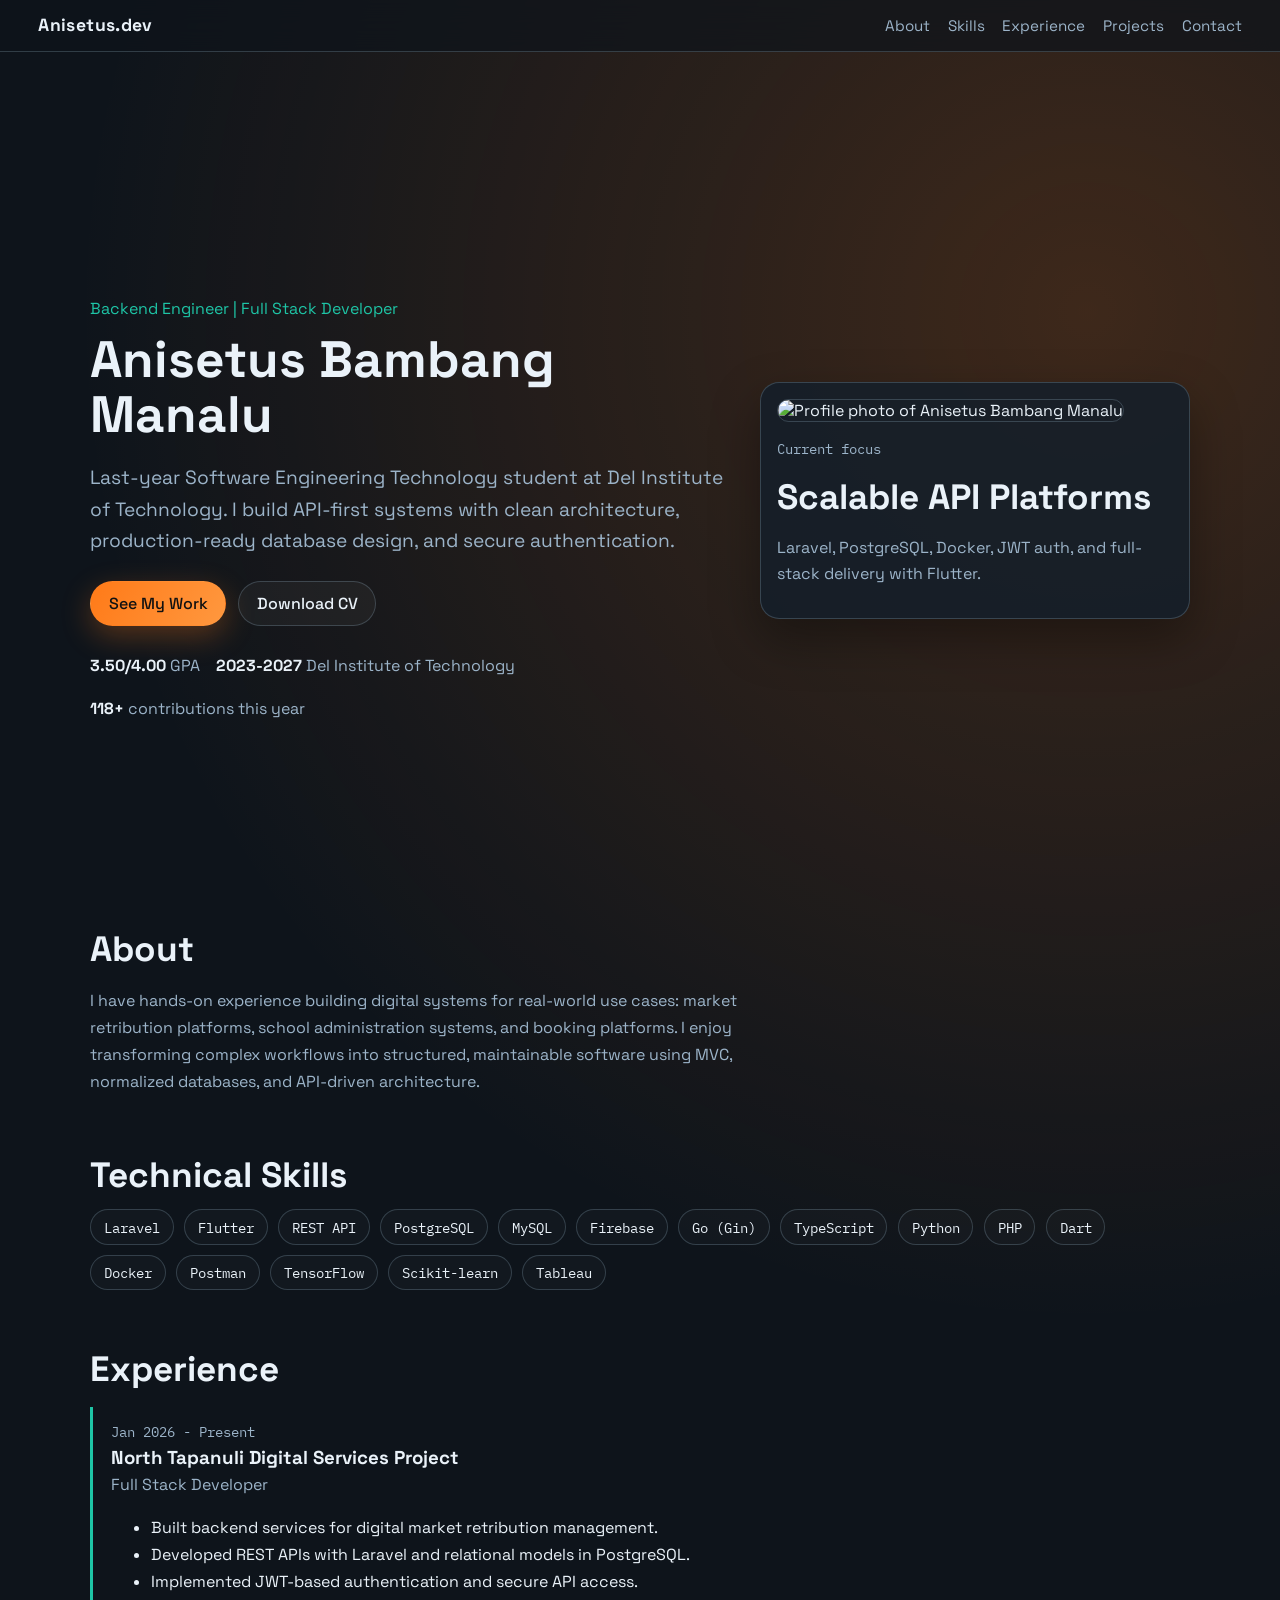
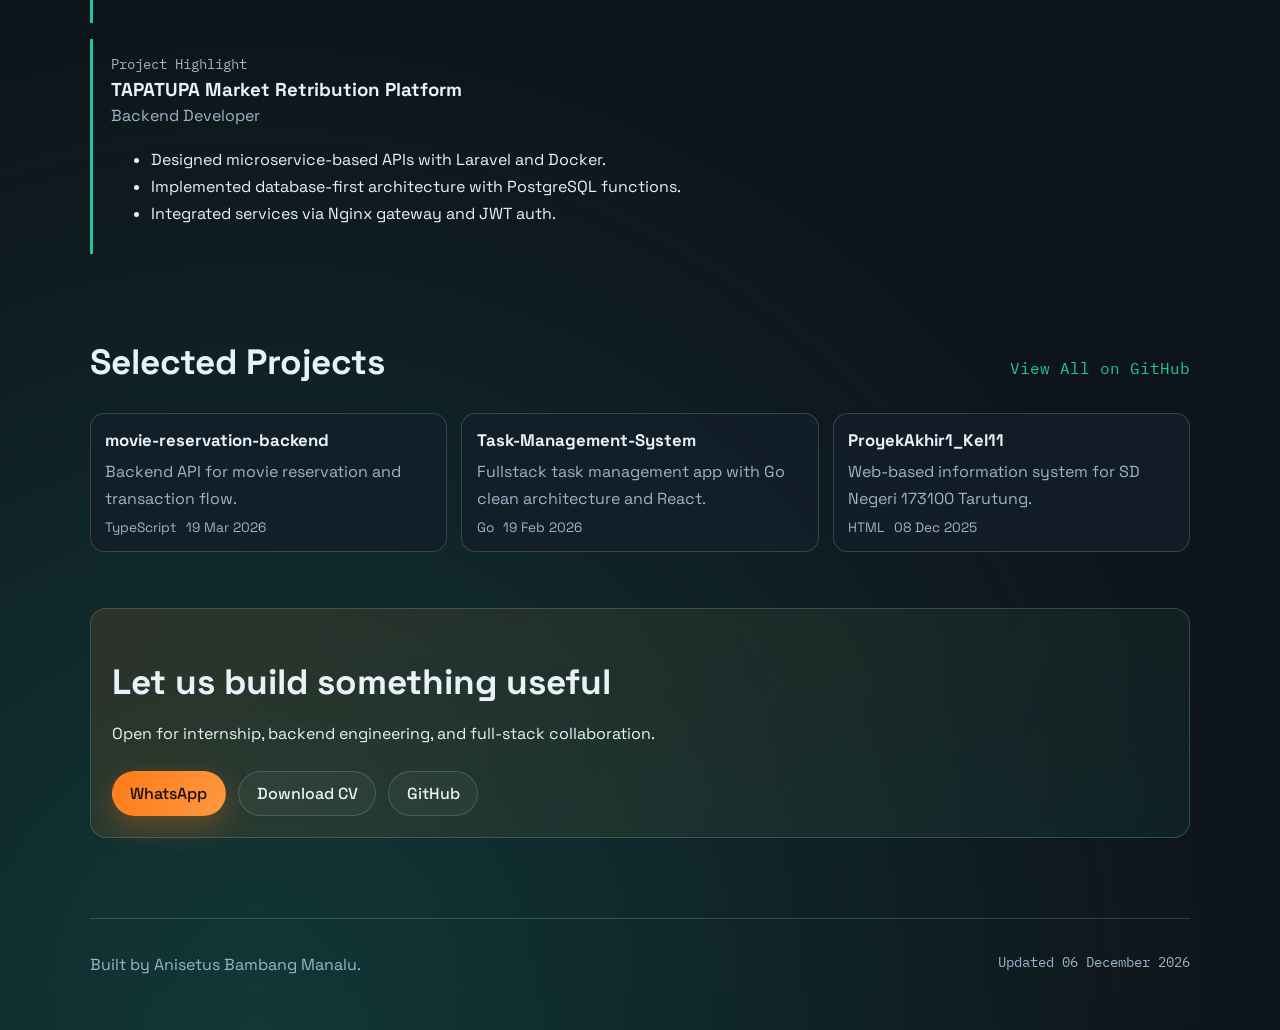
==== index.html @ 76f4e596 "Initial portfolio website" ====
<!doctype html>
<html lang="en">
  <head>
    <meta charset="UTF-8" />
    <meta name="viewport" content="width=device-width, initial-scale=1.0" />
    <title>Anisetus Bambang Manalu | Backend & Full Stack Developer</title>
    <meta
      name="description"
      content="Portfolio of Anisetus Bambang Manalu, Backend and Full Stack Developer focused on Laravel, Flutter, PostgreSQL, and API architecture."
    />
    <meta property="og:title" content="Anisetus Bambang Manalu | Portfolio" />
    <meta
      property="og:description"
      content="Backend and Full Stack Developer building scalable web systems, APIs, and machine-learning-enabled applications."
    />
    <meta property="og:type" content="website" />
    <meta property="og:url" content="https://anisetusbambangmanalu19.github.io/" />
    <meta property="og:image" content="https://avatars.githubusercontent.com/u/189304671?v=4" />
    <link rel="preconnect" href="https://fonts.googleapis.com" />
    <link rel="preconnect" href="https://fonts.gstatic.com" crossorigin />
    <link
      href="https://fonts.googleapis.com/css2?family=Space+Grotesk:wght@400;500;700&family=IBM+Plex+Mono:wght@400;500&display=swap"
      rel="stylesheet"
    />
    <link rel="stylesheet" href="styles.css" />
  </head>
  <body>
    <div class="bg-glow bg-glow-1" aria-hidden="true"></div>
    <div class="bg-glow bg-glow-2" aria-hidden="true"></div>
    <header class="site-header">
      <a class="brand" href="#home">Anisetus.dev</a>
      <nav>
        <a href="#about">About</a>
        <a href="#skills">Skills</a>
        <a href="#experience">Experience</a>
        <a href="#projects">Projects</a>
        <a href="#contact">Contact</a>
      </nav>
    </header>

    <main id="home">
      <section class="hero section">
        <div class="hero-copy">
          <p class="eyebrow">Backend Engineer | Full Stack Developer</p>
          <h1>Anisetus Bambang Manalu</h1>
          <p class="lead">
            Last-year Software Engineering Technology student at Del Institute of
            Technology. I build API-first systems with clean architecture,
            production-ready database design, and secure authentication.
          </p>
          <div class="hero-actions">
            <a class="btn btn-primary" href="#projects">See My Work</a>
            <a class="btn btn-ghost" href="CV-Anisetus Manalu_backend.pdf" target="_blank" rel="noreferrer noopener">Download CV</a>
          </div>
          <ul class="stats" aria-label="Quick highlights">
            <li><strong>3.50/4.00</strong> GPA</li>
            <li><strong>2023-2027</strong> Del Institute of Technology</li>
            <li><strong>118+</strong> contributions this year</li>
          </ul>
        </div>
        <div class="hero-card">
          <img
            src="https://avatars.githubusercontent.com/u/189304671?v=4"
            alt="Profile photo of Anisetus Bambang Manalu"
          />
          <div>
            <p class="mono">Current focus</p>
            <h2>Scalable API Platforms</h2>
            <p>
              Laravel, PostgreSQL, Docker, JWT auth, and full-stack delivery
              with Flutter.
            </p>
          </div>
        </div>
      </section>

      <section id="about" class="section reveal">
        <h2>About</h2>
        <p>
          I have hands-on experience building digital systems for real-world use
          cases: market retribution platforms, school administration systems,
          and booking platforms. I enjoy transforming complex workflows into
          structured, maintainable software using MVC, normalized databases,
          and API-driven architecture.
        </p>
      </section>

      <section id="skills" class="section reveal">
        <h2>Technical Skills</h2>
        <div class="chip-grid">
          <span>Laravel</span>
          <span>Flutter</span>
          <span>REST API</span>
          <span>PostgreSQL</span>
          <span>MySQL</span>
          <span>Firebase</span>
          <span>Go (Gin)</span>
          <span>TypeScript</span>
          <span>Python</span>
          <span>PHP</span>
          <span>Dart</span>
          <span>Docker</span>
          <span>Postman</span>
          <span>TensorFlow</span>
          <span>Scikit-learn</span>
          <span>Tableau</span>
        </div>
      </section>

      <section id="experience" class="section reveal">
        <h2>Experience</h2>
        <article class="timeline-item">
          <div class="timeline-meta">
            <p class="mono">Jan 2026 - Present</p>
            <h3>North Tapanuli Digital Services Project</h3>
            <p>Full Stack Developer</p>
          </div>
          <ul>
            <li>Built backend services for digital market retribution management.</li>
            <li>Developed REST APIs with Laravel and relational models in PostgreSQL.</li>
            <li>Implemented JWT-based authentication and secure API access.</li>
          </ul>
        </article>

        <article class="timeline-item">
          <div class="timeline-meta">
            <p class="mono">Project Highlight</p>
            <h3>TAPATUPA Market Retribution Platform</h3>
            <p>Backend Developer</p>
          </div>
          <ul>
            <li>Designed microservice-based APIs with Laravel and Docker.</li>
            <li>Implemented database-first architecture with PostgreSQL functions.</li>
            <li>Integrated services via Nginx gateway and JWT auth.</li>
          </ul>
        </article>
      </section>

      <section id="projects" class="section reveal">
        <div class="section-head">
          <h2>Selected Projects</h2>
          <a class="text-link" href="https://github.com/anisetusbambangmanalu19" target="_blank" rel="noreferrer noopener">View All on GitHub</a>
        </div>
        <div id="project-list" class="project-grid" aria-live="polite"></div>
      </section>

      <section id="contact" class="section reveal contact">
        <h2>Let us build something useful</h2>
        <p>
          Open for internship, backend engineering, and full-stack collaboration.
        </p>
        <div class="hero-actions">
          <a class="btn btn-primary" href="https://wa.me/6282276735592" target="_blank" rel="noreferrer noopener">WhatsApp</a>
          <a class="btn btn-ghost" href="CV-Anisetus Manalu_backend.pdf" target="_blank" rel="noreferrer noopener">Download CV</a>
          <a class="btn btn-ghost" href="https://github.com/anisetusbambangmanalu19" target="_blank" rel="noreferrer noopener">GitHub</a>
        </div>
      </section>
    </main>

    <footer class="site-footer">
      <p>Built by Anisetus Bambang Manalu.</p>
      <p class="mono" id="last-updated"></p>
    </footer>

    <script src="script.js"></script>
  </body>
</html>
---- styles.css ----
:root {
  --bg: #0e141b;
  --bg-soft: #151e28;
  --panel: rgba(20, 31, 43, 0.86);
  --text: #eaf2f9;
  --muted: #9cb4c9;
  --accent: #ff7a18;
  --accent-2: #1ec5a6;
  --line: rgba(160, 190, 212, 0.24);
  --shadow: 0 20px 48px rgba(0, 0, 0, 0.35);
}

* {
  box-sizing: border-box;
}

html,
body {
  margin: 0;
  padding: 0;
  background: radial-gradient(circle at 85% 12%, rgba(255, 122, 24, 0.2), transparent 40%),
    radial-gradient(circle at 20% 100%, rgba(30, 197, 166, 0.2), transparent 35%),
    var(--bg);
  color: var(--text);
  font-family: "Space Grotesk", sans-serif;
  scroll-behavior: smooth;
}

body {
  min-height: 100vh;
  overflow-x: hidden;
}

a {
  color: inherit;
  text-decoration: none;
}

.bg-glow {
  position: fixed;
  width: 34rem;
  height: 34rem;
  border-radius: 50%;
  filter: blur(80px);
  pointer-events: none;
  z-index: -1;
  animation: drift 11s ease-in-out infinite alternate;
}

.bg-glow-1 {
  top: -12rem;
  right: -10rem;
  background: rgba(255, 122, 24, 0.24);
}

.bg-glow-2 {
  bottom: -12rem;
  left: -10rem;
  background: rgba(30, 197, 166, 0.2);
  animation-delay: 2.2s;
}

.site-header {
  position: sticky;
  top: 0;
  z-index: 10;
  -webkit-backdrop-filter: blur(12px);
  backdrop-filter: blur(12px);
  background: rgba(14, 20, 27, 0.72);
  border-bottom: 1px solid var(--line);
  padding: 0.9rem clamp(1rem, 3vw, 3rem);
  display: flex;
  align-items: center;
  justify-content: space-between;
}

.brand {
  font-weight: 700;
  letter-spacing: 0.02em;
  font-size: 1.1rem;
}

nav {
  display: flex;
  gap: 1.1rem;
  flex-wrap: wrap;
}

nav a {
  color: var(--muted);
  transition: color 0.2s ease;
  font-size: 0.95rem;
}

nav a:hover,
nav a:focus-visible {
  color: var(--text);
}

main {
  width: min(1100px, 92vw);
  margin: 0 auto;
  padding: 1.5rem 0 5rem;
}

.section {
  margin-top: 3.5rem;
}

.hero {
  min-height: 82vh;
  display: grid;
  grid-template-columns: 1.2fr 0.8fr;
  gap: 1.5rem;
  align-items: center;
}

.eyebrow {
  color: var(--accent-2);
  margin-bottom: 0.6rem;
}

h1 {
  font-size: clamp(2.2rem, 4vw, 4rem);
  line-height: 1.08;
  margin: 0;
}

.lead {
  color: var(--muted);
  font-size: clamp(1rem, 2vw, 1.2rem);
  line-height: 1.65;
  margin-top: 1.2rem;
}

.hero-actions {
  margin-top: 1.5rem;
  display: flex;
  gap: 0.75rem;
  flex-wrap: wrap;
}

.btn {
  display: inline-flex;
  align-items: center;
  justify-content: center;
  border-radius: 999px;
  padding: 0.7rem 1.1rem;
  border: 1px solid transparent;
  font-weight: 500;
  transition: transform 0.2s ease, box-shadow 0.2s ease, border-color 0.2s ease;
}

.btn:hover,
.btn:focus-visible {
  transform: translateY(-2px);
}

.btn-primary {
  background: linear-gradient(120deg, var(--accent), #ff983f);
  color: #111;
  box-shadow: 0 10px 30px rgba(255, 122, 24, 0.3);
}

.btn-ghost {
  background: rgba(255, 255, 255, 0.04);
  border-color: var(--line);
}

.stats {
  list-style: none;
  display: flex;
  flex-wrap: wrap;
  gap: 1rem;
  margin: 1.6rem 0 0;
  padding: 0;
  color: var(--muted);
}

.stats strong {
  color: var(--text);
}

.hero-card {
  border: 1px solid var(--line);
  background: var(--panel);
  border-radius: 1.2rem;
  padding: 1rem;
  box-shadow: var(--shadow);
}

.hero-card img {
  width: 100%;
  border-radius: 0.8rem;
  border: 1px solid var(--line);
}

.hero-card h2 {
  margin: 0.4rem 0;
}

.hero-card p {
  color: var(--muted);
  line-height: 1.6;
}

h2 {
  font-size: clamp(1.6rem, 3vw, 2.2rem);
  margin-bottom: 0.8rem;
}

p,
li {
  line-height: 1.7;
}

#about p {
  color: var(--muted);
  max-width: 72ch;
}

.chip-grid {
  display: flex;
  flex-wrap: wrap;
  gap: 0.65rem;
}

.chip-grid span {
  font-family: "IBM Plex Mono", monospace;
  font-size: 0.9rem;
  border: 1px solid var(--line);
  background: rgba(255, 255, 255, 0.02);
  border-radius: 999px;
  padding: 0.45rem 0.8rem;
}

.timeline-item {
  border-left: 3px solid var(--accent-2);
  padding: 0.7rem 0 0.7rem 1.1rem;
  margin: 1rem 0;
}

.timeline-meta h3 {
  margin: 0.1rem 0;
}

.timeline-meta p {
  margin: 0.1rem 0;
  color: var(--muted);
}

.section-head {
  display: flex;
  align-items: baseline;
  justify-content: space-between;
  gap: 1rem;
}

.text-link {
  color: var(--accent-2);
  font-family: "IBM Plex Mono", monospace;
}

.project-grid {
  margin-top: 1rem;
  display: grid;
  grid-template-columns: repeat(auto-fit, minmax(240px, 1fr));
  gap: 0.9rem;
}

.project-card {
  border: 1px solid var(--line);
  background: rgba(19, 30, 42, 0.8);
  border-radius: 0.9rem;
  padding: 0.9rem;
  display: grid;
  gap: 0.45rem;
}

.project-card h3 {
  margin: 0;
  font-size: 1.05rem;
}

.project-card p {
  margin: 0;
  color: var(--muted);
}

.project-meta {
  display: flex;
  gap: 0.6rem;
  align-items: center;
  color: var(--muted);
  font-size: 0.85rem;
}

.contact {
  border: 1px solid var(--line);
  border-radius: 1rem;
  background: linear-gradient(130deg, rgba(255, 122, 24, 0.12), rgba(30, 197, 166, 0.07));
  padding: 1.3rem;
}

.site-footer {
  width: min(1100px, 92vw);
  margin: 0 auto 2.2rem;
  color: var(--muted);
  display: flex;
  justify-content: space-between;
  gap: 1rem;
  border-top: 1px solid var(--line);
  padding-top: 1rem;
}

.mono {
  font-family: "IBM Plex Mono", monospace;
  color: var(--muted);
  font-size: 0.9rem;
}

.reveal {
  opacity: 0;
  transform: translateY(18px);
  animation: reveal 0.7s ease forwards;
}

.reveal:nth-of-type(2) {
  animation-delay: 0.05s;
}

.reveal:nth-of-type(3) {
  animation-delay: 0.12s;
}

.reveal:nth-of-type(4) {
  animation-delay: 0.18s;
}

.reveal:nth-of-type(5) {
  animation-delay: 0.24s;
}

@keyframes drift {
  from {
    transform: translate(0, 0) scale(1);
  }
  to {
    transform: translate(25px, -20px) scale(1.06);
  }
}

@keyframes reveal {
  to {
    opacity: 1;
    transform: translateY(0);
  }
}

@media (max-width: 900px) {
  .hero {
    min-height: 0;
    grid-template-columns: 1fr;
    gap: 1.1rem;
  }

  .site-header {
    padding-top: 0.75rem;
    padding-bottom: 0.75rem;
  }

  .site-footer {
    flex-direction: column;
  }
}
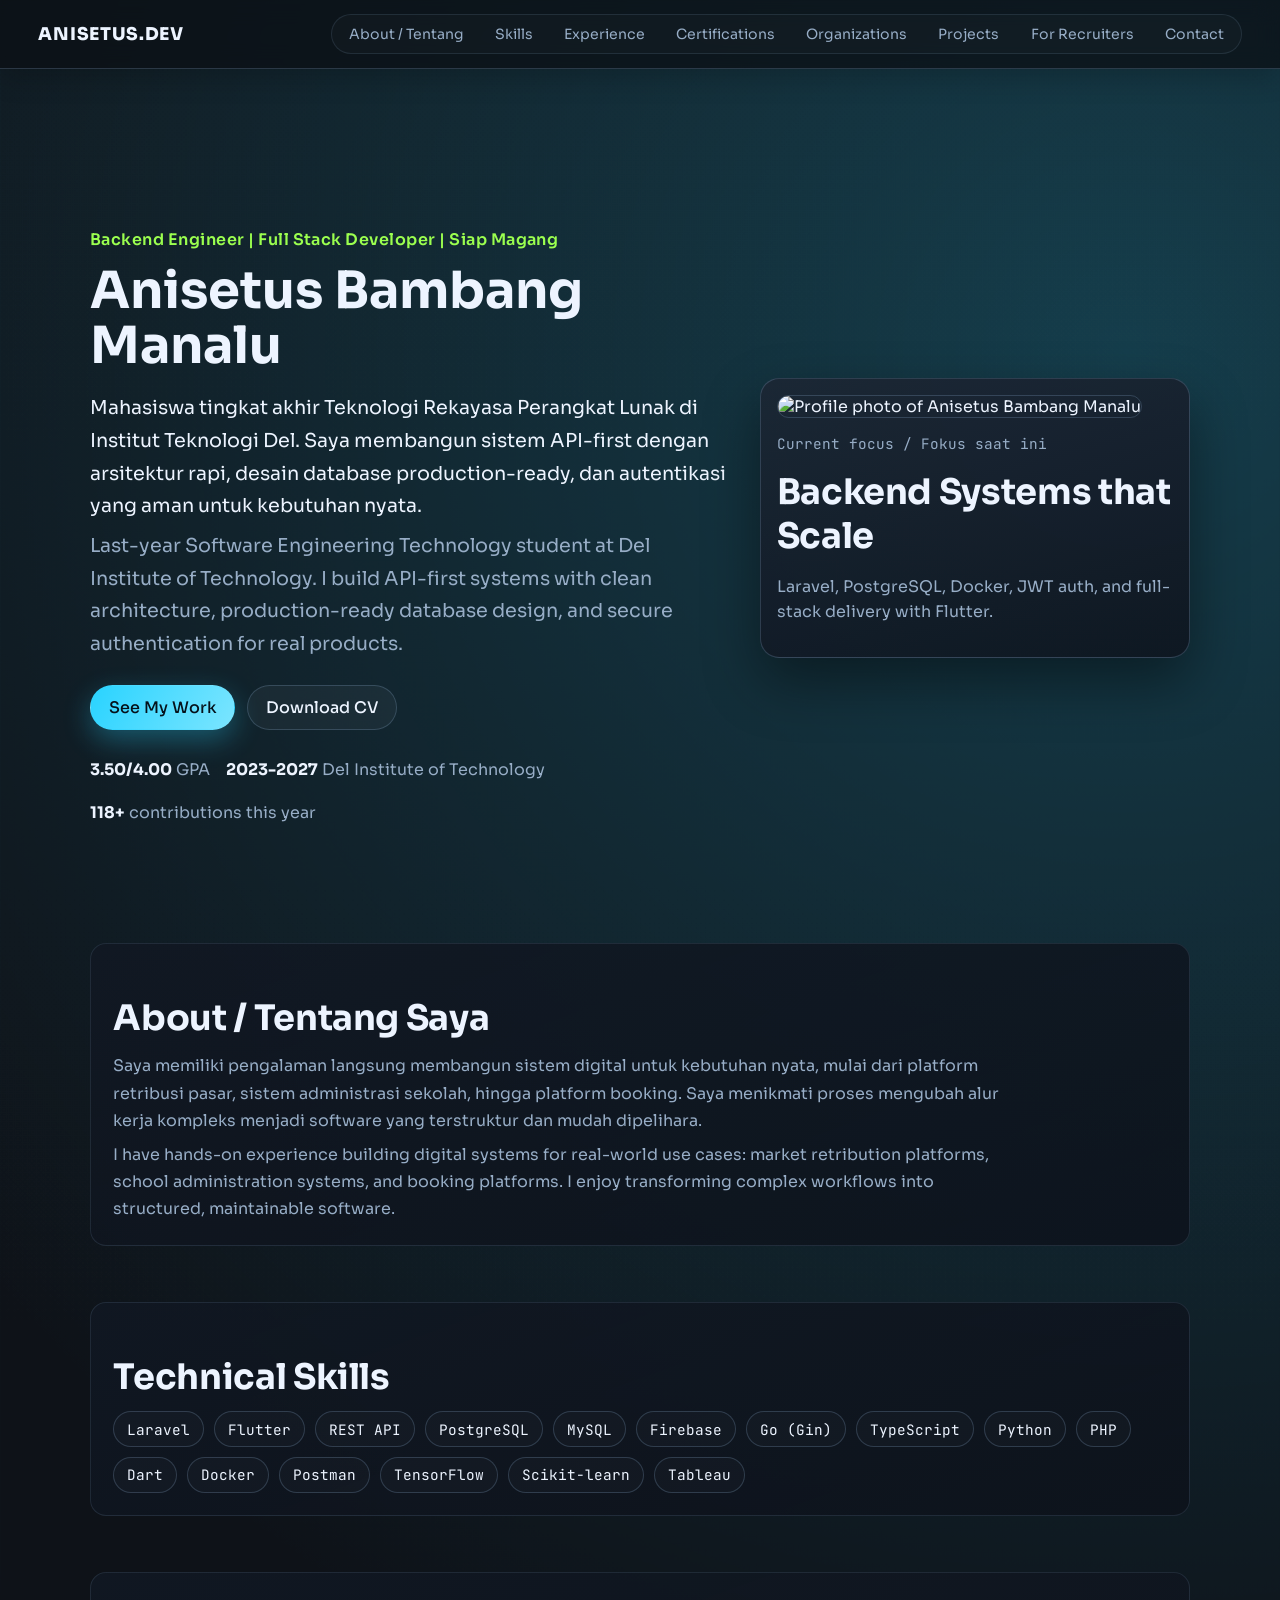
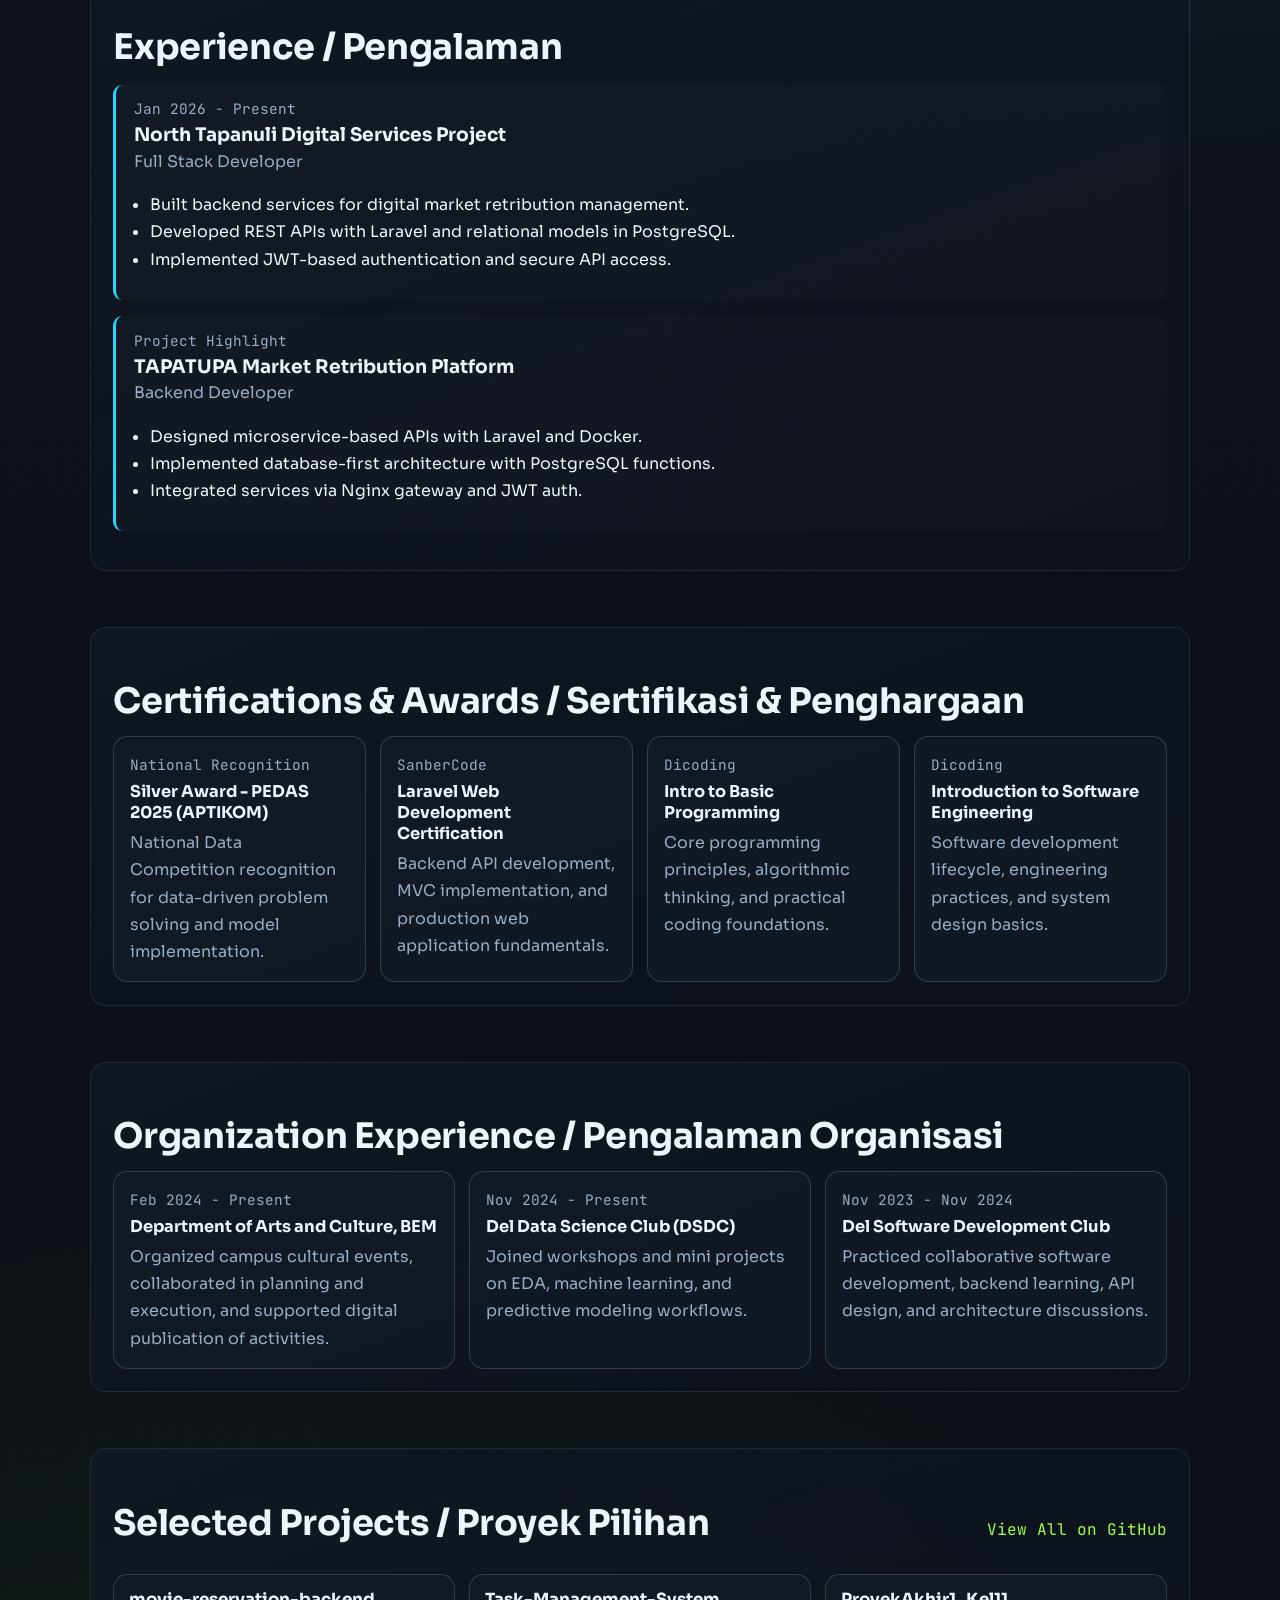
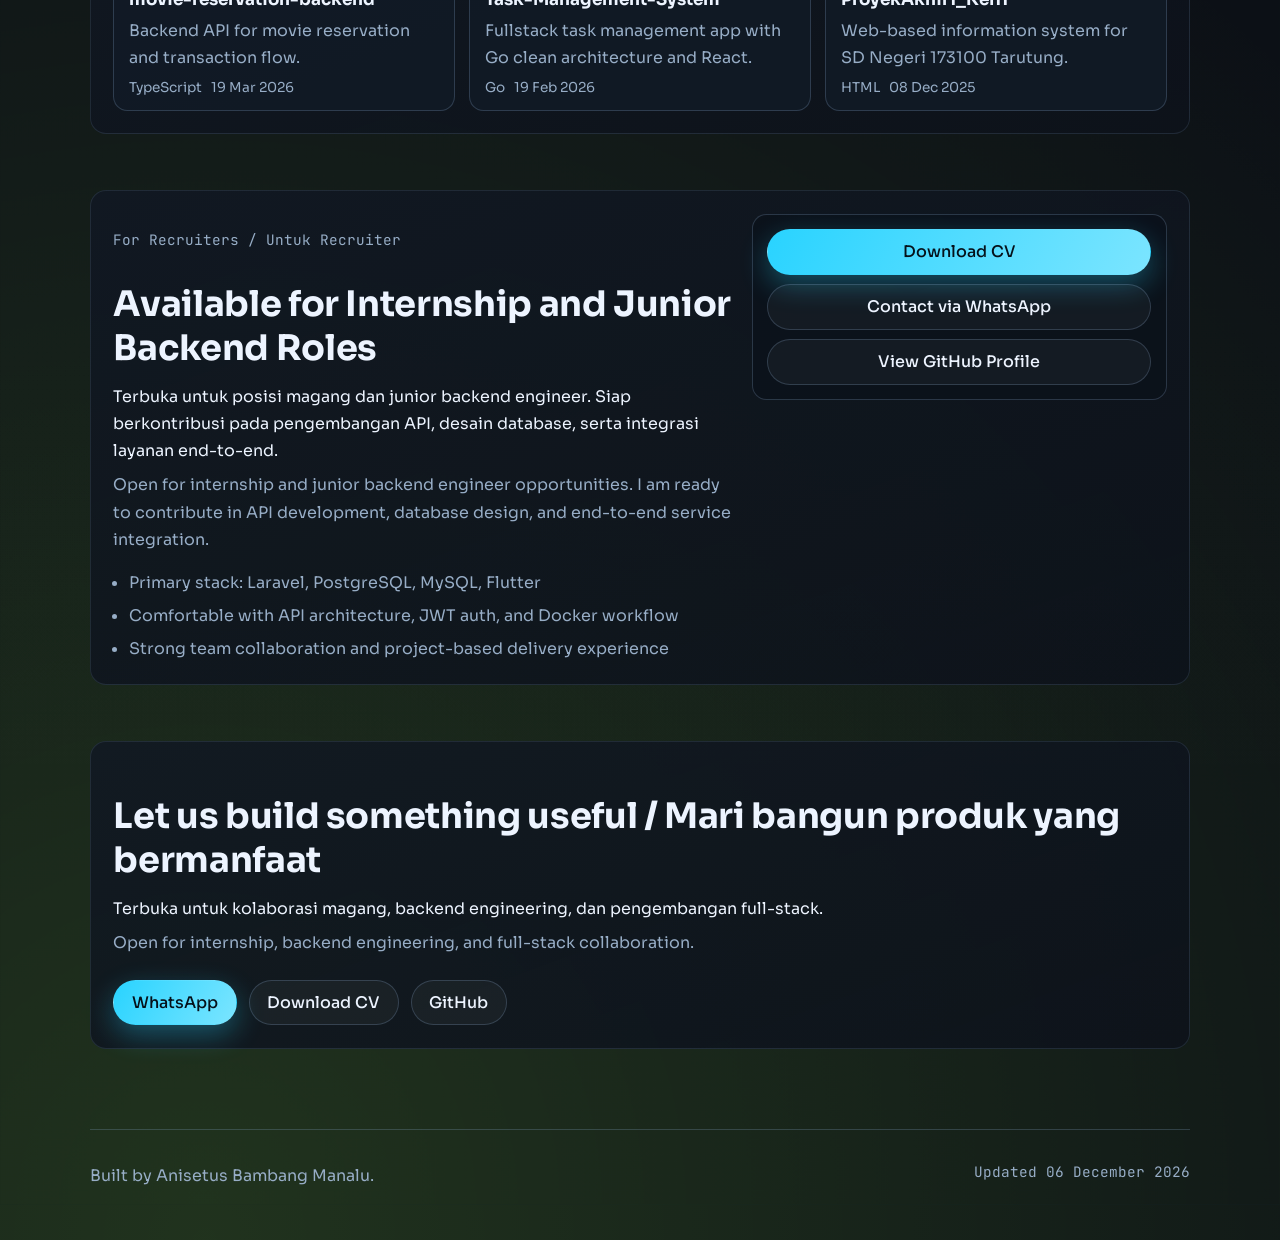
==== commit fc024bba: "Polish recruiter-ready portfolio and bilingual CTA" ====
--- a/index.html
+++ b/index.html
@@ -19,7 +19,7 @@
     <link rel="preconnect" href="https://fonts.googleapis.com" />
     <link rel="preconnect" href="https://fonts.gstatic.com" crossorigin />
     <link
-      href="https://fonts.googleapis.com/css2?family=Space+Grotesk:wght@400;500;700&family=IBM+Plex+Mono:wght@400;500&display=swap"
+      href="https://fonts.googleapis.com/css2?family=Sora:wght@400;600;700;800&family=JetBrains+Mono:wght@400;500&display=swap"
       rel="stylesheet"
     />
     <link rel="stylesheet" href="styles.css" />
@@ -30,10 +30,13 @@
     <header class="site-header">
       <a class="brand" href="#home">Anisetus.dev</a>
       <nav>
-        <a href="#about">About</a>
+        <a href="#about">About / Tentang</a>
         <a href="#skills">Skills</a>
         <a href="#experience">Experience</a>
+        <a href="#certifications">Certifications</a>
+        <a href="#organizations">Organizations</a>
         <a href="#projects">Projects</a>
+        <a href="#recruiter">For Recruiters</a>
         <a href="#contact">Contact</a>
       </nav>
     </header>
@@ -41,13 +44,22 @@
     <main id="home">
       <section class="hero section">
         <div class="hero-copy">
-          <p class="eyebrow">Backend Engineer | Full Stack Developer</p>
+          <p class="eyebrow">Backend Engineer | Full Stack Developer | Siap Magang</p>
           <h1>Anisetus Bambang Manalu</h1>
-          <p class="lead">
-            Last-year Software Engineering Technology student at Del Institute of
-            Technology. I build API-first systems with clean architecture,
-            production-ready database design, and secure authentication.
-          </p>
+          <div class="lead bilingual">
+            <p class="lang-id">
+              Mahasiswa tingkat akhir Teknologi Rekayasa Perangkat Lunak di
+              Institut Teknologi Del. Saya membangun sistem API-first dengan
+              arsitektur rapi, desain database production-ready, dan autentikasi
+              yang aman untuk kebutuhan nyata.
+            </p>
+            <p class="lang-en">
+              Last-year Software Engineering Technology student at Del Institute
+              of Technology. I build API-first systems with clean architecture,
+              production-ready database design, and secure authentication for
+              real products.
+            </p>
+          </div>
           <div class="hero-actions">
             <a class="btn btn-primary" href="#projects">See My Work</a>
             <a class="btn btn-ghost" href="CV-Anisetus Manalu_backend.pdf" target="_blank" rel="noreferrer noopener">Download CV</a>
@@ -64,8 +76,8 @@
             alt="Profile photo of Anisetus Bambang Manalu"
           />
           <div>
-            <p class="mono">Current focus</p>
-            <h2>Scalable API Platforms</h2>
+            <p class="mono">Current focus / Fokus saat ini</p>
+            <h2>Backend Systems that Scale</h2>
             <p>
               Laravel, PostgreSQL, Docker, JWT auth, and full-stack delivery
               with Flutter.
@@ -75,14 +87,22 @@
       </section>
 
       <section id="about" class="section reveal">
-        <h2>About</h2>
-        <p>
-          I have hands-on experience building digital systems for real-world use
-          cases: market retribution platforms, school administration systems,
-          and booking platforms. I enjoy transforming complex workflows into
-          structured, maintainable software using MVC, normalized databases,
-          and API-driven architecture.
-        </p>
+        <h2>About / Tentang Saya</h2>
+        <div class="bilingual">
+          <p class="lang-id">
+            Saya memiliki pengalaman langsung membangun sistem digital untuk
+            kebutuhan nyata, mulai dari platform retribusi pasar, sistem
+            administrasi sekolah, hingga platform booking. Saya menikmati proses
+            mengubah alur kerja kompleks menjadi software yang terstruktur dan
+            mudah dipelihara.
+          </p>
+          <p class="lang-en">
+            I have hands-on experience building digital systems for real-world
+            use cases: market retribution platforms, school administration
+            systems, and booking platforms. I enjoy transforming complex
+            workflows into structured, maintainable software.
+          </p>
+        </div>
       </section>
 
       <section id="skills" class="section reveal">
@@ -108,7 +128,7 @@
       </section>
 
       <section id="experience" class="section reveal">
-        <h2>Experience</h2>
+        <h2>Experience / Pengalaman</h2>
         <article class="timeline-item">
           <div class="timeline-meta">
             <p class="mono">Jan 2026 - Present</p>
@@ -136,19 +156,122 @@
         </article>
       </section>
 
+      <section id="certifications" class="section reveal">
+        <h2>Certifications & Awards / Sertifikasi & Penghargaan</h2>
+        <div class="cards-grid">
+          <article class="info-card">
+            <p class="mono">National Recognition</p>
+            <h3>Silver Award - PEDAS 2025 (APTIKOM)</h3>
+            <p>
+              National Data Competition recognition for data-driven problem
+              solving and model implementation.
+            </p>
+          </article>
+          <article class="info-card">
+            <p class="mono">SanberCode</p>
+            <h3>Laravel Web Development Certification</h3>
+            <p>
+              Backend API development, MVC implementation, and production web
+              application fundamentals.
+            </p>
+          </article>
+          <article class="info-card">
+            <p class="mono">Dicoding</p>
+            <h3>Intro to Basic Programming</h3>
+            <p>
+              Core programming principles, algorithmic thinking, and practical
+              coding foundations.
+            </p>
+          </article>
+          <article class="info-card">
+            <p class="mono">Dicoding</p>
+            <h3>Introduction to Software Engineering</h3>
+            <p>
+              Software development lifecycle, engineering practices, and system
+              design basics.
+            </p>
+          </article>
+        </div>
+      </section>
+
+      <section id="organizations" class="section reveal">
+        <h2>Organization Experience / Pengalaman Organisasi</h2>
+        <div class="cards-grid">
+          <article class="info-card">
+            <p class="mono">Feb 2024 - Present</p>
+            <h3>Department of Arts and Culture, BEM</h3>
+            <p>
+              Organized campus cultural events, collaborated in planning and
+              execution, and supported digital publication of activities.
+            </p>
+          </article>
+          <article class="info-card">
+            <p class="mono">Nov 2024 - Present</p>
+            <h3>Del Data Science Club (DSDC)</h3>
+            <p>
+              Joined workshops and mini projects on EDA, machine learning, and
+              predictive modeling workflows.
+            </p>
+          </article>
+          <article class="info-card">
+            <p class="mono">Nov 2023 - Nov 2024</p>
+            <h3>Del Software Development Club</h3>
+            <p>
+              Practiced collaborative software development, backend learning,
+              API design, and architecture discussions.
+            </p>
+          </article>
+        </div>
+      </section>
+
       <section id="projects" class="section reveal">
         <div class="section-head">
-          <h2>Selected Projects</h2>
+          <h2>Selected Projects / Proyek Pilihan</h2>
           <a class="text-link" href="https://github.com/anisetusbambangmanalu19" target="_blank" rel="noreferrer noopener">View All on GitHub</a>
         </div>
         <div id="project-list" class="project-grid" aria-live="polite"></div>
       </section>
 
+      <section id="recruiter" class="section reveal recruiter-cta">
+        <div>
+          <p class="mono">For Recruiters / Untuk Recruiter</p>
+          <h2>Available for Internship and Junior Backend Roles</h2>
+          <div class="bilingual">
+            <p class="lang-id">
+              Terbuka untuk posisi magang dan junior backend engineer. Siap
+              berkontribusi pada pengembangan API, desain database, serta
+              integrasi layanan end-to-end.
+            </p>
+            <p class="lang-en">
+              Open for internship and junior backend engineer opportunities. I
+              am ready to contribute in API development, database design, and
+              end-to-end service integration.
+            </p>
+          </div>
+          <ul class="recruiter-points">
+            <li>Primary stack: Laravel, PostgreSQL, MySQL, Flutter</li>
+            <li>Comfortable with API architecture, JWT auth, and Docker workflow</li>
+            <li>Strong team collaboration and project-based delivery experience</li>
+          </ul>
+        </div>
+        <div class="cta-panel">
+          <a class="btn btn-primary" href="CV-Anisetus Manalu_backend.pdf" target="_blank" rel="noreferrer noopener">Download CV</a>
+          <a class="btn btn-ghost" href="https://wa.me/6282276735592?text=Halo%20Anisetus%2C%20saya%20tertarik%20dengan%20profil%20Anda." target="_blank" rel="noreferrer noopener">Contact via WhatsApp</a>
+          <a class="btn btn-ghost" href="https://github.com/anisetusbambangmanalu19" target="_blank" rel="noreferrer noopener">View GitHub Profile</a>
+        </div>
+      </section>
+
       <section id="contact" class="section reveal contact">
-        <h2>Let us build something useful</h2>
-        <p>
-          Open for internship, backend engineering, and full-stack collaboration.
-        </p>
+        <h2>Let us build something useful / Mari bangun produk yang bermanfaat</h2>
+        <div class="bilingual">
+          <p class="lang-id">
+            Terbuka untuk kolaborasi magang, backend engineering, dan
+            pengembangan full-stack.
+          </p>
+          <p class="lang-en">
+            Open for internship, backend engineering, and full-stack collaboration.
+          </p>
+        </div>
         <div class="hero-actions">
           <a class="btn btn-primary" href="https://wa.me/6282276735592" target="_blank" rel="noreferrer noopener">WhatsApp</a>
           <a class="btn btn-ghost" href="CV-Anisetus Manalu_backend.pdf" target="_blank" rel="noreferrer noopener">Download CV</a>
--- a/styles.css
+++ b/styles.css
@@ -1,13 +1,14 @@
 :root {
-  --bg: #0e141b;
-  --bg-soft: #151e28;
-  --panel: rgba(20, 31, 43, 0.86);
-  --text: #eaf2f9;
-  --muted: #9cb4c9;
-  --accent: #ff7a18;
-  --accent-2: #1ec5a6;
-  --line: rgba(160, 190, 212, 0.24);
-  --shadow: 0 20px 48px rgba(0, 0, 0, 0.35);
+  --bg: #0b0f15;
+  --bg-soft: #131a25;
+  --panel: rgba(16, 24, 35, 0.9);
+  --text: #edf4ff;
+  --muted: #97adc6;
+  --accent: #29d3ff;
+  --accent-2: #9bff4f;
+  --line: rgba(134, 168, 201, 0.25);
+  --line-soft: rgba(134, 168, 201, 0.15);
+  --shadow: 0 24px 55px rgba(0, 0, 0, 0.42);
 }
 
 * {
@@ -18,17 +19,23 @@
 body {
   margin: 0;
   padding: 0;
-  background: radial-gradient(circle at 85% 12%, rgba(255, 122, 24, 0.2), transparent 40%),
-    radial-gradient(circle at 20% 100%, rgba(30, 197, 166, 0.2), transparent 35%),
+  background: radial-gradient(circle at 88% 8%, rgba(41, 211, 255, 0.22), transparent 35%),
+    radial-gradient(circle at 16% 100%, rgba(155, 255, 79, 0.15), transparent 35%),
+    linear-gradient(180deg, rgba(255, 255, 255, 0.02), rgba(255, 255, 255, 0)),
     var(--bg);
   color: var(--text);
-  font-family: "Space Grotesk", sans-serif;
+  font-family: "Sora", sans-serif;
   scroll-behavior: smooth;
 }
 
 body {
   min-height: 100vh;
   overflow-x: hidden;
+}
+
+::selection {
+  background: rgba(41, 211, 255, 0.28);
+  color: var(--text);
 }
 
 a {
@@ -50,13 +57,13 @@
 .bg-glow-1 {
   top: -12rem;
   right: -10rem;
-  background: rgba(255, 122, 24, 0.24);
+  background: rgba(41, 211, 255, 0.2);
 }
 
 .bg-glow-2 {
   bottom: -12rem;
   left: -10rem;
-  background: rgba(30, 197, 166, 0.2);
+  background: rgba(155, 255, 79, 0.18);
   animation-delay: 2.2s;
 }
 
@@ -66,35 +73,44 @@
   z-index: 10;
   -webkit-backdrop-filter: blur(12px);
   backdrop-filter: blur(12px);
-  background: rgba(14, 20, 27, 0.72);
+  background: rgba(11, 15, 21, 0.75);
   border-bottom: 1px solid var(--line);
   padding: 0.9rem clamp(1rem, 3vw, 3rem);
   display: flex;
   align-items: center;
   justify-content: space-between;
+  box-shadow: 0 8px 28px rgba(0, 0, 0, 0.2);
 }
 
 .brand {
-  font-weight: 700;
-  letter-spacing: 0.02em;
+  font-weight: 800;
+  letter-spacing: 0.04em;
   font-size: 1.1rem;
+  text-transform: uppercase;
 }
 
 nav {
   display: flex;
-  gap: 1.1rem;
+  gap: 0.35rem;
   flex-wrap: wrap;
+  padding: 0.25rem;
+  border: 1px solid var(--line-soft);
+  border-radius: 999px;
+  background: rgba(255, 255, 255, 0.02);
 }
 
 nav a {
   color: var(--muted);
-  transition: color 0.2s ease;
-  font-size: 0.95rem;
+  transition: color 0.2s ease, background-color 0.2s ease;
+  font-size: 0.88rem;
+  border-radius: 999px;
+  padding: 0.35rem 0.8rem;
 }
 
 nav a:hover,
 nav a:focus-visible {
   color: var(--text);
+  background: rgba(255, 255, 255, 0.07);
 }
 
 main {
@@ -107,6 +123,13 @@
   margin-top: 3.5rem;
 }
 
+.section:not(.hero) {
+  padding: 1.4rem;
+  border: 1px solid var(--line-soft);
+  background: linear-gradient(160deg, rgba(17, 24, 35, 0.88), rgba(13, 18, 27, 0.84));
+  border-radius: 1rem;
+}
+
 .hero {
   min-height: 82vh;
   display: grid;
@@ -118,6 +141,8 @@
 .eyebrow {
   color: var(--accent-2);
   margin-bottom: 0.6rem;
+  font-weight: 600;
+  letter-spacing: 0.03em;
 }
 
 h1 {
@@ -131,6 +156,23 @@
   font-size: clamp(1rem, 2vw, 1.2rem);
   line-height: 1.65;
   margin-top: 1.2rem;
+}
+
+.bilingual {
+  display: grid;
+  gap: 0.45rem;
+}
+
+.bilingual p {
+  margin: 0;
+}
+
+.lang-id {
+  color: var(--text);
+}
+
+.lang-en {
+  color: var(--muted);
 }
 
 .hero-actions {
@@ -157,9 +199,9 @@
 }
 
 .btn-primary {
-  background: linear-gradient(120deg, var(--accent), #ff983f);
-  color: #111;
-  box-shadow: 0 10px 30px rgba(255, 122, 24, 0.3);
+  background: linear-gradient(120deg, var(--accent), #7be5ff);
+  color: #05111a;
+  box-shadow: 0 10px 28px rgba(41, 211, 255, 0.32);
 }
 
 .btn-ghost {
@@ -183,7 +225,7 @@
 
 .hero-card {
   border: 1px solid var(--line);
-  background: var(--panel);
+  background: linear-gradient(165deg, rgba(28, 38, 52, 0.9), rgba(14, 21, 31, 0.9));
   border-radius: 1.2rem;
   padding: 1rem;
   box-shadow: var(--shadow);
@@ -207,6 +249,7 @@
 h2 {
   font-size: clamp(1.6rem, 3vw, 2.2rem);
   margin-bottom: 0.8rem;
+  letter-spacing: -0.01em;
 }
 
 p,
@@ -214,9 +257,18 @@
   line-height: 1.7;
 }
 
+ul {
+  padding-left: 1rem;
+}
+
 #about p {
   color: var(--muted);
   max-width: 72ch;
+}
+
+#about .lang-id,
+#about .lang-en {
+  max-width: 74ch;
 }
 
 .chip-grid {
@@ -226,18 +278,26 @@
 }
 
 .chip-grid span {
-  font-family: "IBM Plex Mono", monospace;
+  font-family: "JetBrains Mono", monospace;
   font-size: 0.9rem;
   border: 1px solid var(--line);
   background: rgba(255, 255, 255, 0.02);
   border-radius: 999px;
   padding: 0.45rem 0.8rem;
+  transition: border-color 0.2s ease, transform 0.2s ease;
+}
+
+.chip-grid span:hover {
+  border-color: var(--accent);
+  transform: translateY(-1px);
 }
 
 .timeline-item {
-  border-left: 3px solid var(--accent-2);
+  border-left: 3px solid var(--accent);
   padding: 0.7rem 0 0.7rem 1.1rem;
   margin: 1rem 0;
+  background: rgba(255, 255, 255, 0.015);
+  border-radius: 0.6rem;
 }
 
 .timeline-meta h3 {
@@ -258,7 +318,7 @@
 
 .text-link {
   color: var(--accent-2);
-  font-family: "IBM Plex Mono", monospace;
+  font-family: "JetBrains Mono", monospace;
 }
 
 .project-grid {
@@ -270,11 +330,47 @@
 
 .project-card {
   border: 1px solid var(--line);
-  background: rgba(19, 30, 42, 0.8);
+  background: rgba(18, 27, 39, 0.86);
   border-radius: 0.9rem;
   padding: 0.9rem;
   display: grid;
   gap: 0.45rem;
+  transition: transform 0.2s ease, border-color 0.2s ease, box-shadow 0.2s ease;
+}
+
+.project-card:hover {
+  transform: translateY(-3px);
+  border-color: rgba(41, 211, 255, 0.48);
+  box-shadow: 0 14px 28px rgba(0, 0, 0, 0.26);
+}
+
+.cards-grid {
+  display: grid;
+  grid-template-columns: repeat(auto-fit, minmax(240px, 1fr));
+  gap: 0.9rem;
+}
+
+.info-card {
+  border: 1px solid var(--line);
+  background: rgba(18, 27, 39, 0.78);
+  border-radius: 0.9rem;
+  padding: 1rem;
+  transition: transform 0.2s ease, border-color 0.2s ease;
+}
+
+.info-card:hover {
+  transform: translateY(-2px);
+  border-color: rgba(155, 255, 79, 0.45);
+}
+
+.info-card h3 {
+  margin: 0.2rem 0 0.4rem;
+  font-size: 1.02rem;
+}
+
+.info-card p {
+  margin: 0;
+  color: var(--muted);
 }
 
 .project-card h3 {
@@ -282,6 +378,11 @@
   font-size: 1.05rem;
 }
 
+.project-card h3 a:hover,
+.project-card h3 a:focus-visible {
+  color: var(--accent);
+}
+
 .project-card p {
   margin: 0;
   color: var(--muted);
@@ -298,8 +399,38 @@
 .contact {
   border: 1px solid var(--line);
   border-radius: 1rem;
-  background: linear-gradient(130deg, rgba(255, 122, 24, 0.12), rgba(30, 197, 166, 0.07));
+  background: linear-gradient(130deg, rgba(41, 211, 255, 0.13), rgba(155, 255, 79, 0.08));
   padding: 1.3rem;
+}
+
+.recruiter-cta {
+  display: grid;
+  grid-template-columns: 1.2fr 0.8fr;
+  gap: 1rem;
+  align-items: start;
+}
+
+.recruiter-points {
+  margin: 1rem 0 0;
+  display: grid;
+  gap: 0.35rem;
+}
+
+.recruiter-points li {
+  color: var(--muted);
+}
+
+.cta-panel {
+  border: 1px solid var(--line);
+  background: rgba(12, 18, 27, 0.7);
+  border-radius: 0.9rem;
+  padding: 0.9rem;
+  display: grid;
+  gap: 0.6rem;
+}
+
+.cta-panel .btn {
+  width: 100%;
 }
 
 .site-footer {
@@ -314,7 +445,7 @@
 }
 
 .mono {
-  font-family: "IBM Plex Mono", monospace;
+  font-family: "JetBrains Mono", monospace;
   color: var(--muted);
   font-size: 0.9rem;
 }
@@ -339,6 +470,14 @@
 
 .reveal:nth-of-type(5) {
   animation-delay: 0.24s;
+}
+
+.reveal:nth-of-type(6) {
+  animation-delay: 0.3s;
+}
+
+.reveal:nth-of-type(7) {
+  animation-delay: 0.36s;
 }
 
 @keyframes drift {
@@ -367,9 +506,26 @@
   .site-header {
     padding-top: 0.75rem;
     padding-bottom: 0.75rem;
+    flex-direction: column;
+    gap: 0.6rem;
+    align-items: flex-start;
+  }
+
+  nav {
+    overflow-x: auto;
+    max-width: 100%;
+    flex-wrap: nowrap;
   }
 
   .site-footer {
     flex-direction: column;
   }
-}
+
+  .section:not(.hero) {
+    padding: 1rem;
+  }
+
+  .recruiter-cta {
+    grid-template-columns: 1fr;
+  }
+}
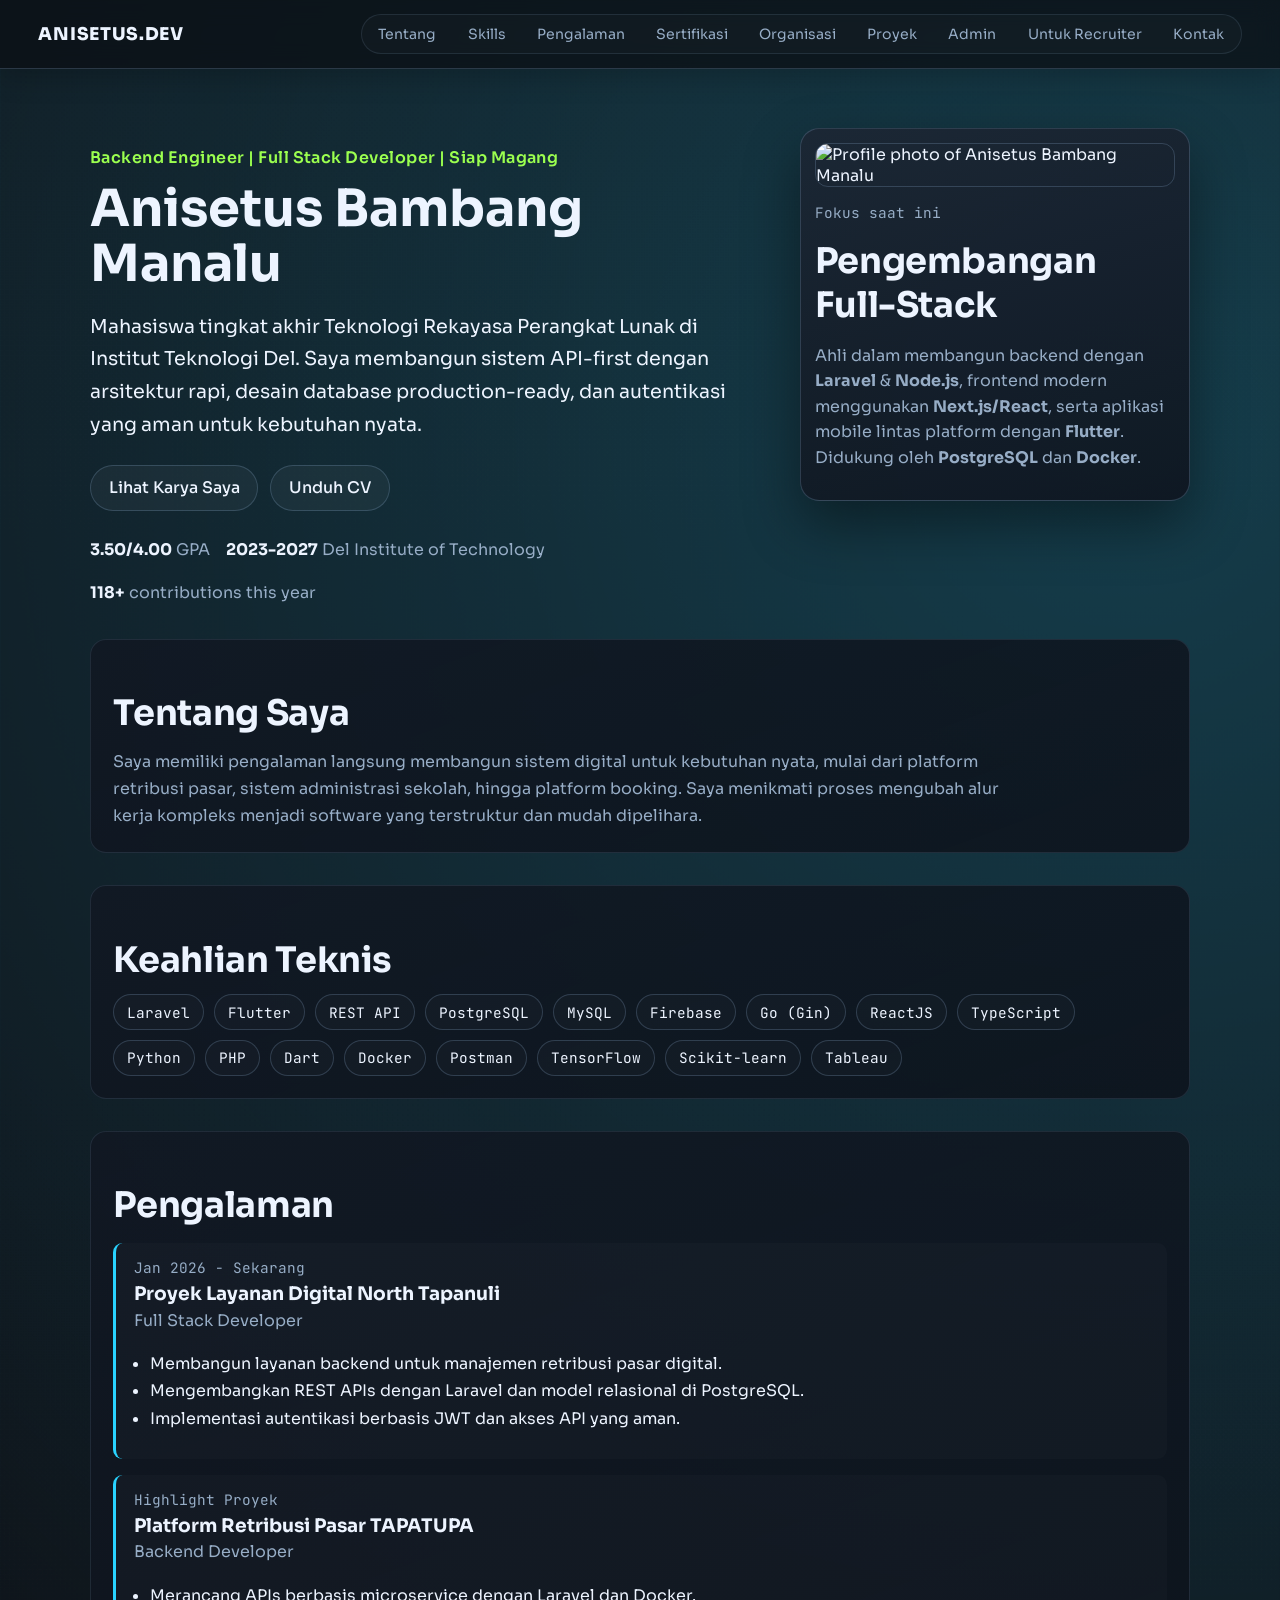
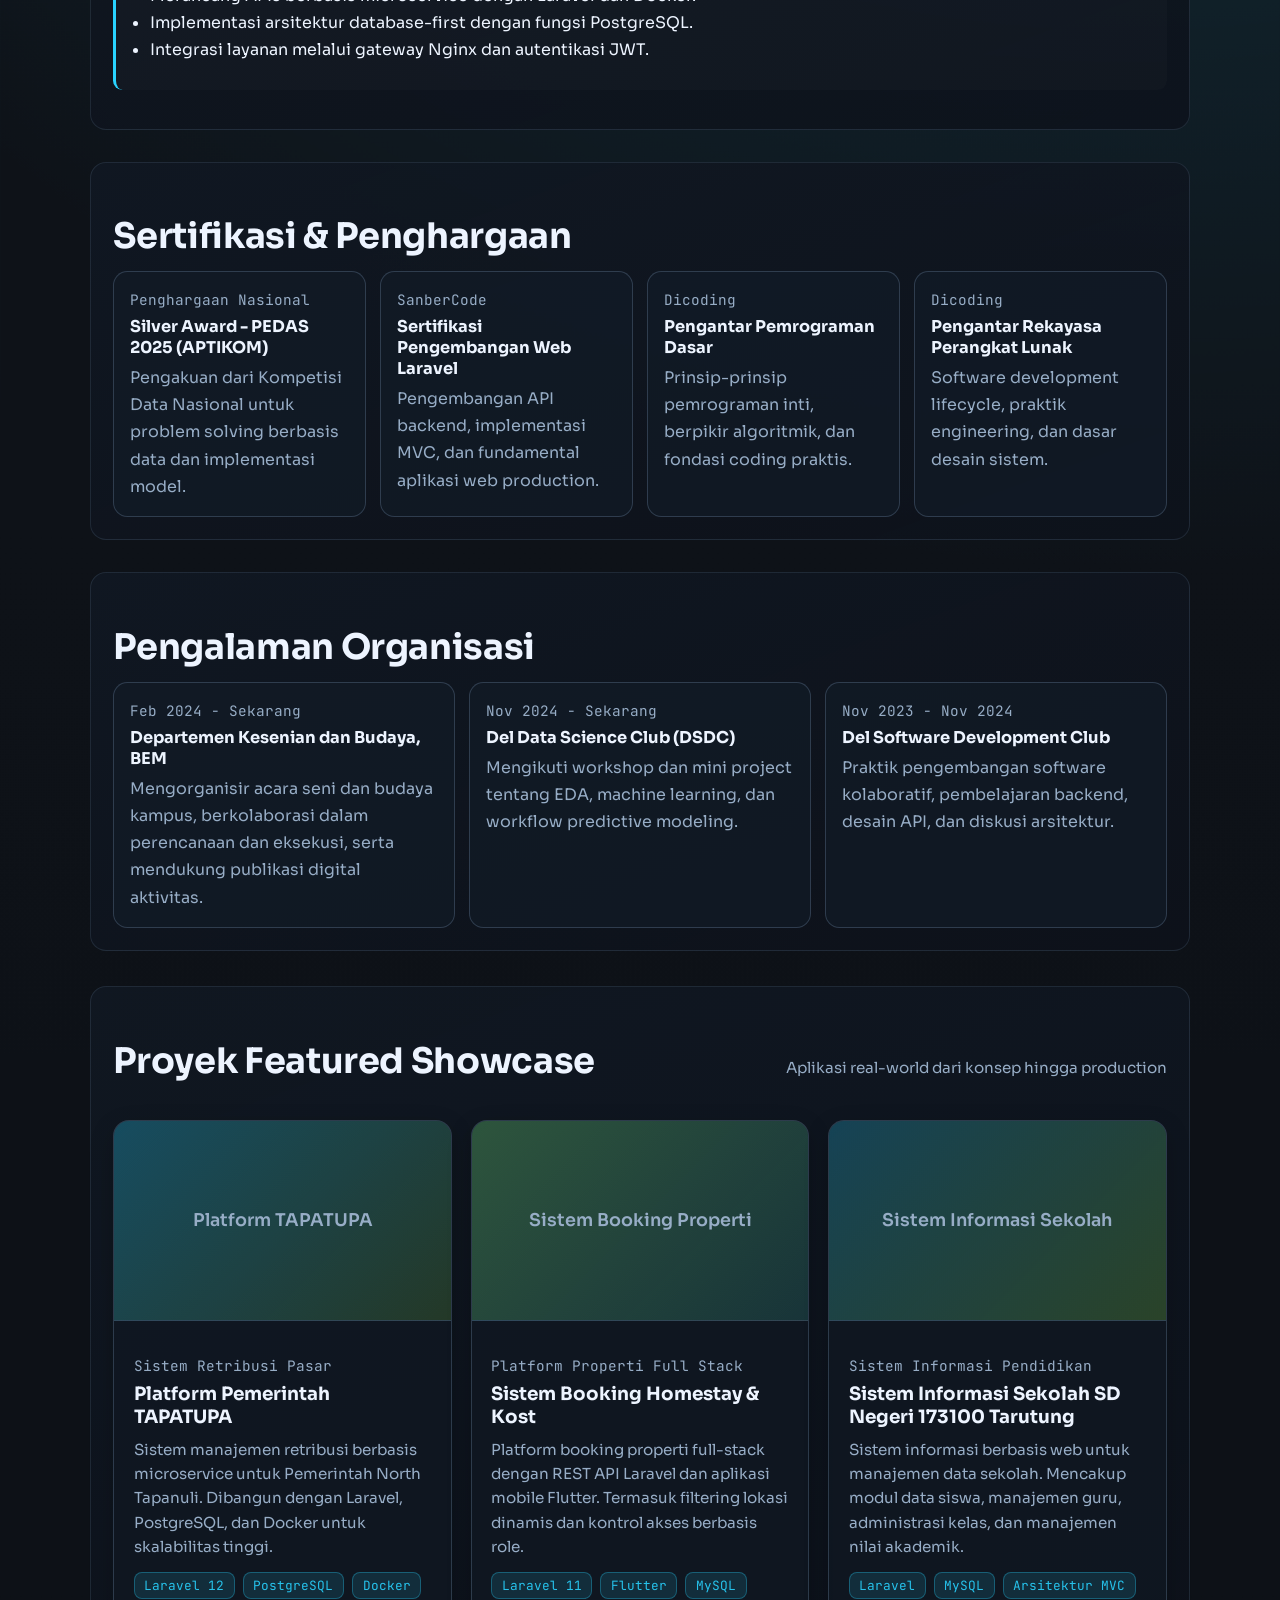
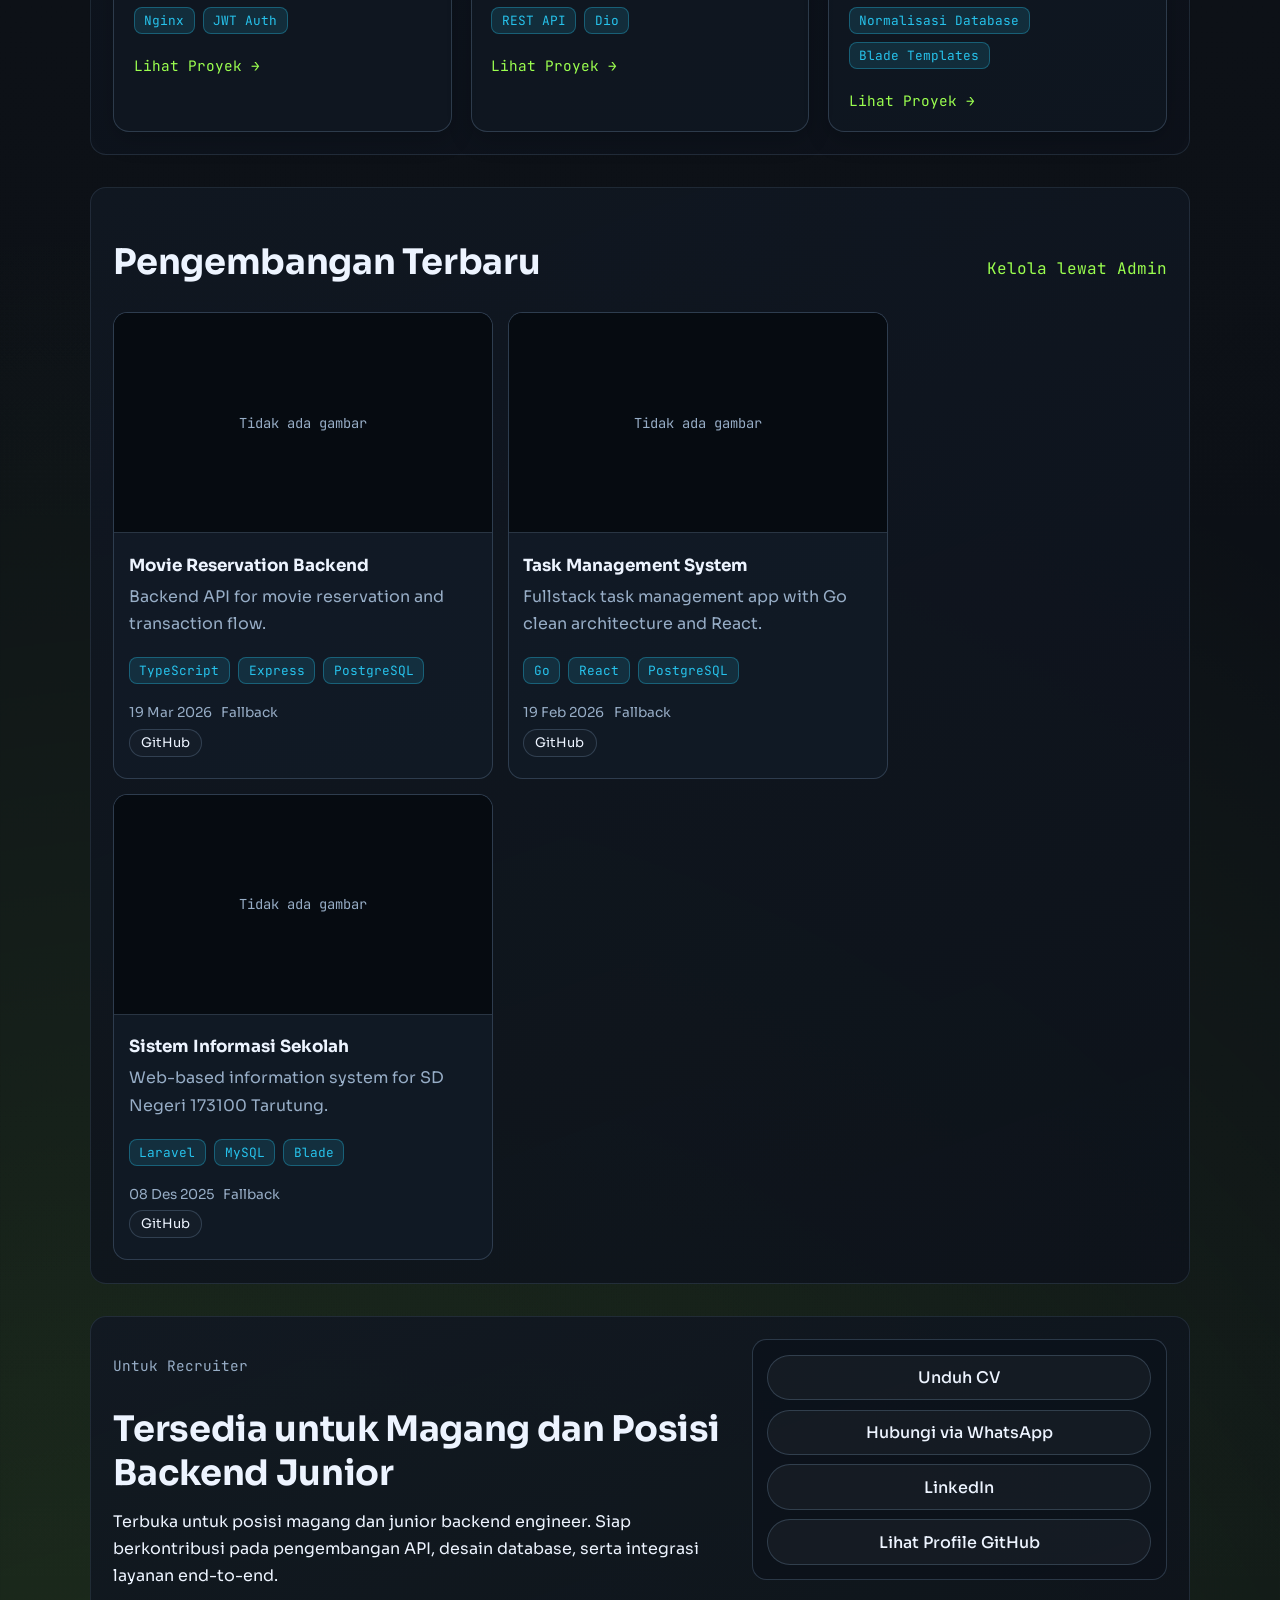
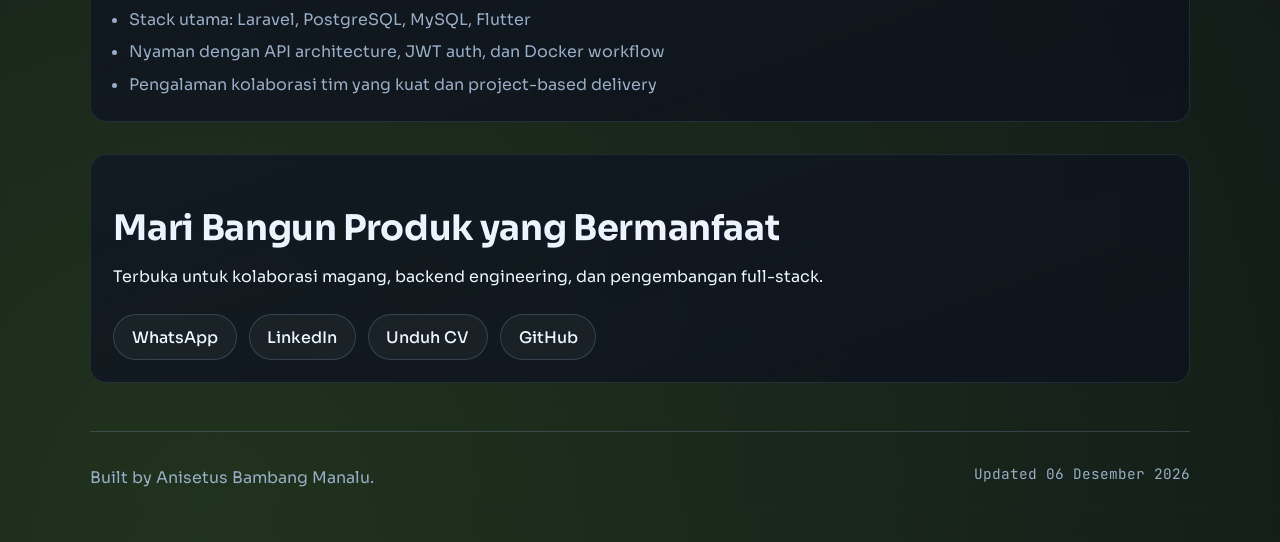
==== commit 4d5d5dab: "feat: add Supabase admin dashboard with GitHub OAuth and project media management" ====
--- a/index.html
+++ b/index.html
@@ -1,17 +1,17 @@
 <!doctype html>
-<html lang="en">
+<html lang="id">
   <head>
     <meta charset="UTF-8" />
     <meta name="viewport" content="width=device-width, initial-scale=1.0" />
     <title>Anisetus Bambang Manalu | Backend & Full Stack Developer</title>
     <meta
       name="description"
-      content="Portfolio of Anisetus Bambang Manalu, Backend and Full Stack Developer focused on Laravel, Flutter, PostgreSQL, and API architecture."
+      content="Portofolio Anisetus Bambang Manalu, Backend dan Full Stack Developer fokus pada Laravel, Flutter, PostgreSQL, dan arsitektur API."
     />
-    <meta property="og:title" content="Anisetus Bambang Manalu | Portfolio" />
+    <meta property="og:title" content="Anisetus Bambang Manalu | Portofolio" />
     <meta
       property="og:description"
-      content="Backend and Full Stack Developer building scalable web systems, APIs, and machine-learning-enabled applications."
+      content="Backend dan Full Stack Developer membangun sistem web scalable, APIs, dan aplikasi terintegrasi machine learning."
     />
     <meta property="og:type" content="website" />
     <meta property="og:url" content="https://anisetusbambangmanalu19.github.io/" />
@@ -30,14 +30,15 @@
     <header class="site-header">
       <a class="brand" href="#home">Anisetus.dev</a>
       <nav>
-        <a href="#about">About / Tentang</a>
+        <a href="#about">Tentang</a>
         <a href="#skills">Skills</a>
-        <a href="#experience">Experience</a>
-        <a href="#certifications">Certifications</a>
-        <a href="#organizations">Organizations</a>
-        <a href="#projects">Projects</a>
-        <a href="#recruiter">For Recruiters</a>
-        <a href="#contact">Contact</a>
+        <a href="#experience">Pengalaman</a>
+        <a href="#certifications">Sertifikasi</a>
+        <a href="#organizations">Organisasi</a>
+        <a href="#projects">Proyek</a>
+        <a href="admin.html">Admin</a>
+        <a href="#recruiter">Untuk Recruiter</a>
+        <a href="#contact">Kontak</a>
       </nav>
     </header>
 
@@ -53,16 +54,10 @@
               arsitektur rapi, desain database production-ready, dan autentikasi
               yang aman untuk kebutuhan nyata.
             </p>
-            <p class="lang-en">
-              Last-year Software Engineering Technology student at Del Institute
-              of Technology. I build API-first systems with clean architecture,
-              production-ready database design, and secure authentication for
-              real products.
-            </p>
           </div>
           <div class="hero-actions">
-            <a class="btn btn-primary" href="#projects">See My Work</a>
-            <a class="btn btn-ghost" href="CV-Anisetus Manalu_backend.pdf" target="_blank" rel="noreferrer noopener">Download CV</a>
+            <a class="btn btn-primary" href="#projects">Lihat Karya Saya</a>
+            <a class="btn btn-ghost" href="CV-Anisetus Manalu_backend.pdf" target="_blank" rel="noreferrer noopener">Unduh CV</a>
           </div>
           <ul class="stats" aria-label="Quick highlights">
             <li><strong>3.50/4.00</strong> GPA</li>
@@ -72,22 +67,24 @@
         </div>
         <div class="hero-card">
           <img
-            src="https://avatars.githubusercontent.com/u/189304671?v=4"
+            src="saya.jpg"
             alt="Profile photo of Anisetus Bambang Manalu"
+            class="profile-img"
           />
           <div>
-            <p class="mono">Current focus / Fokus saat ini</p>
-            <h2>Backend Systems that Scale</h2>
-            <p>
-              Laravel, PostgreSQL, Docker, JWT auth, and full-stack delivery
-              with Flutter.
+            <p class="mono">Fokus saat ini</p>
+            <h2>Pengembangan Full-Stack</h2>
+            <p>
+              Ahli dalam membangun backend dengan <strong>Laravel</strong> & <strong>Node.js</strong>, 
+              frontend modern menggunakan <strong>Next.js/React</strong>, serta aplikasi mobile 
+              lintas platform dengan <strong>Flutter</strong>. Didukung oleh <strong>PostgreSQL</strong> dan <strong>Docker</strong>.
             </p>
           </div>
         </div>
       </section>
 
       <section id="about" class="section reveal">
-        <h2>About / Tentang Saya</h2>
+        <h2>Tentang Saya</h2>
         <div class="bilingual">
           <p class="lang-id">
             Saya memiliki pengalaman langsung membangun sistem digital untuk
@@ -96,17 +93,11 @@
             mengubah alur kerja kompleks menjadi software yang terstruktur dan
             mudah dipelihara.
           </p>
-          <p class="lang-en">
-            I have hands-on experience building digital systems for real-world
-            use cases: market retribution platforms, school administration
-            systems, and booking platforms. I enjoy transforming complex
-            workflows into structured, maintainable software.
-          </p>
         </div>
       </section>
 
       <section id="skills" class="section reveal">
-        <h2>Technical Skills</h2>
+        <h2>Keahlian Teknis</h2>
         <div class="chip-grid">
           <span>Laravel</span>
           <span>Flutter</span>
@@ -115,6 +106,7 @@
           <span>MySQL</span>
           <span>Firebase</span>
           <span>Go (Gin)</span>
+          <span>ReactJS</span>
           <span>TypeScript</span>
           <span>Python</span>
           <span>PHP</span>
@@ -128,153 +120,224 @@
       </section>
 
       <section id="experience" class="section reveal">
-        <h2>Experience / Pengalaman</h2>
+        <h2>Pengalaman</h2>
         <article class="timeline-item">
           <div class="timeline-meta">
-            <p class="mono">Jan 2026 - Present</p>
-            <h3>North Tapanuli Digital Services Project</h3>
+            <p class="mono">Jan 2026 - Sekarang</p>
+            <h3>Proyek Layanan Digital North Tapanuli</h3>
             <p>Full Stack Developer</p>
           </div>
           <ul>
-            <li>Built backend services for digital market retribution management.</li>
-            <li>Developed REST APIs with Laravel and relational models in PostgreSQL.</li>
-            <li>Implemented JWT-based authentication and secure API access.</li>
+            <li>Membangun layanan backend untuk manajemen retribusi pasar digital.</li>
+            <li>Mengembangkan REST APIs dengan Laravel dan model relasional di PostgreSQL.</li>
+            <li>Implementasi autentikasi berbasis JWT dan akses API yang aman.</li>
           </ul>
         </article>
 
         <article class="timeline-item">
           <div class="timeline-meta">
-            <p class="mono">Project Highlight</p>
-            <h3>TAPATUPA Market Retribution Platform</h3>
+            <p class="mono">Highlight Proyek</p>
+            <h3>Platform Retribusi Pasar TAPATUPA</h3>
             <p>Backend Developer</p>
           </div>
           <ul>
-            <li>Designed microservice-based APIs with Laravel and Docker.</li>
-            <li>Implemented database-first architecture with PostgreSQL functions.</li>
-            <li>Integrated services via Nginx gateway and JWT auth.</li>
+            <li>Merancang APIs berbasis microservice dengan Laravel dan Docker.</li>
+            <li>Implementasi arsitektur database-first dengan fungsi PostgreSQL.</li>
+            <li>Integrasi layanan melalui gateway Nginx dan autentikasi JWT.</li>
           </ul>
         </article>
       </section>
 
       <section id="certifications" class="section reveal">
-        <h2>Certifications & Awards / Sertifikasi & Penghargaan</h2>
+        <h2>Sertifikasi & Penghargaan</h2>
         <div class="cards-grid">
           <article class="info-card">
-            <p class="mono">National Recognition</p>
+            <p class="mono">Penghargaan Nasional</p>
             <h3>Silver Award - PEDAS 2025 (APTIKOM)</h3>
             <p>
-              National Data Competition recognition for data-driven problem
-              solving and model implementation.
+              Pengakuan dari Kompetisi Data Nasional untuk problem solving
+              berbasis data dan implementasi model.
             </p>
           </article>
           <article class="info-card">
             <p class="mono">SanberCode</p>
-            <h3>Laravel Web Development Certification</h3>
-            <p>
-              Backend API development, MVC implementation, and production web
-              application fundamentals.
+            <h3>Sertifikasi Pengembangan Web Laravel</h3>
+            <p>
+              Pengembangan API backend, implementasi MVC, dan fundamental aplikasi
+              web production.
             </p>
           </article>
           <article class="info-card">
             <p class="mono">Dicoding</p>
-            <h3>Intro to Basic Programming</h3>
-            <p>
-              Core programming principles, algorithmic thinking, and practical
-              coding foundations.
+            <h3>Pengantar Pemrograman Dasar</h3>
+            <p>
+              Prinsip-prinsip pemrograman inti, berpikir algoritmik, dan
+              fondasi coding praktis.
             </p>
           </article>
           <article class="info-card">
             <p class="mono">Dicoding</p>
-            <h3>Introduction to Software Engineering</h3>
-            <p>
-              Software development lifecycle, engineering practices, and system
-              design basics.
+            <h3>Pengantar Rekayasa Perangkat Lunak</h3>
+            <p>
+              Software development lifecycle, praktik engineering, dan dasar
+              desain sistem.
             </p>
           </article>
         </div>
       </section>
 
       <section id="organizations" class="section reveal">
-        <h2>Organization Experience / Pengalaman Organisasi</h2>
+        <h2>Pengalaman Organisasi</h2>
         <div class="cards-grid">
           <article class="info-card">
-            <p class="mono">Feb 2024 - Present</p>
-            <h3>Department of Arts and Culture, BEM</h3>
-            <p>
-              Organized campus cultural events, collaborated in planning and
-              execution, and supported digital publication of activities.
-            </p>
-          </article>
-          <article class="info-card">
-            <p class="mono">Nov 2024 - Present</p>
+            <p class="mono">Feb 2024 - Sekarang</p>
+            <h3>Departemen Kesenian dan Budaya, BEM</h3>
+            <p>
+              Mengorganisir acara seni dan budaya kampus, berkolaborasi dalam
+              perencanaan dan eksekusi, serta mendukung publikasi digital aktivitas.
+            </p>
+          </article>
+          <article class="info-card">
+            <p class="mono">Nov 2024 - Sekarang</p>
             <h3>Del Data Science Club (DSDC)</h3>
             <p>
-              Joined workshops and mini projects on EDA, machine learning, and
-              predictive modeling workflows.
+              Mengikuti workshop dan mini project tentang EDA, machine learning,
+              dan workflow predictive modeling.
             </p>
           </article>
           <article class="info-card">
             <p class="mono">Nov 2023 - Nov 2024</p>
             <h3>Del Software Development Club</h3>
             <p>
-              Practiced collaborative software development, backend learning,
-              API design, and architecture discussions.
-            </p>
+              Praktik pengembangan software kolaboratif, pembelajaran backend,
+              desain API, dan diskusi arsitektur.
+            </p>
+          </article>
+        </div>
+      </section>
+
+      <section id="showcase" class="section reveal showcase-section">
+        <div class="section-head">
+          <h2>Proyek Featured Showcase</h2>
+          <p class="section-desc">Aplikasi real-world dari konsep hingga production</p>
+        </div>
+        <div class="showcase-grid">
+          <article class="showcase-card">
+            <div class="showcase-image">
+              <div class="image-placeholder gradient-cyan">Platform TAPATUPA</div>
+            </div>
+            <div class="showcase-content">
+              <p class="mono">Sistem Retribusi Pasar</p>
+              <h3>Platform Pemerintah TAPATUPA</h3>
+              <p class="showcase-desc">
+                Sistem manajemen retribusi berbasis microservice untuk Pemerintah
+                North Tapanuli. Dibangun dengan Laravel, PostgreSQL, dan Docker
+                untuk skalabilitas tinggi.
+              </p>
+              <div class="tech-tags">
+                <span>Laravel 12</span>
+                <span>PostgreSQL</span>
+                <span>Docker</span>
+                <span>Nginx</span>
+                <span>JWT Auth</span>
+              </div>
+              <a href="https://github.com/anisetusbambangmanalu19" class="showcase-link" target="_blank" rel="noreferrer noopener">Lihat Proyek →</a>
+            </div>
+          </article>
+
+          <article class="showcase-card">
+            <div class="showcase-image">
+              <div class="image-placeholder gradient-lime">Sistem Booking Properti</div>
+            </div>
+            <div class="showcase-content">
+              <p class="mono">Platform Properti Full Stack</p>
+              <h3>Sistem Booking Homestay & Kost</h3>
+              <p class="showcase-desc">
+                Platform booking properti full-stack dengan REST API Laravel dan
+                aplikasi mobile Flutter. Termasuk filtering lokasi dinamis dan
+                kontrol akses berbasis role.
+              </p>
+              <div class="tech-tags">
+                <span>Laravel 11</span>
+                <span>Flutter</span>
+                <span>MySQL</span>
+                <span>REST API</span>
+                <span>Dio</span>
+              </div>
+              <a href="https://github.com/anisetusbambangmanalu19" class="showcase-link" target="_blank" rel="noreferrer noopener">Lihat Proyek →</a>
+            </div>
+          </article>
+
+          <article class="showcase-card">
+            <div class="showcase-image">
+              <div class="image-placeholder gradient-mixed">Sistem Informasi Sekolah</div>
+            </div>
+            <div class="showcase-content">
+              <p class="mono">Sistem Informasi Pendidikan</p>
+              <h3>Sistem Informasi Sekolah SD Negeri 173100 Tarutung</h3>
+              <p class="showcase-desc">
+                Sistem informasi berbasis web untuk manajemen data sekolah.
+                Mencakup modul data siswa, manajemen guru, administrasi kelas,
+                dan manajemen nilai akademik.
+              </p>
+              <div class="tech-tags">
+                <span>Laravel</span>
+                <span>MySQL</span>
+                <span>Arsitektur MVC</span>
+                <span>Normalisasi Database</span>
+                <span>Blade Templates</span>
+              </div>
+              <a href="https://github.com/anisetusbambangmanalu19/ProyekAkhir1_Kel11" class="showcase-link" target="_blank" rel="noreferrer noopener">Lihat Proyek →</a>
+            </div>
           </article>
         </div>
       </section>
 
       <section id="projects" class="section reveal">
         <div class="section-head">
-          <h2>Selected Projects / Proyek Pilihan</h2>
-          <a class="text-link" href="https://github.com/anisetusbambangmanalu19" target="_blank" rel="noreferrer noopener">View All on GitHub</a>
+          <h2>Pengembangan Terbaru</h2>
+          <a class="text-link" href="admin.html">Kelola lewat Admin</a>
         </div>
         <div id="project-list" class="project-grid" aria-live="polite"></div>
       </section>
 
       <section id="recruiter" class="section reveal recruiter-cta">
         <div>
-          <p class="mono">For Recruiters / Untuk Recruiter</p>
-          <h2>Available for Internship and Junior Backend Roles</h2>
+          <p class="mono">Untuk Recruiter</p>
+          <h2>Tersedia untuk Magang dan Posisi Backend Junior</h2>
           <div class="bilingual">
             <p class="lang-id">
               Terbuka untuk posisi magang dan junior backend engineer. Siap
               berkontribusi pada pengembangan API, desain database, serta
               integrasi layanan end-to-end.
             </p>
-            <p class="lang-en">
-              Open for internship and junior backend engineer opportunities. I
-              am ready to contribute in API development, database design, and
-              end-to-end service integration.
-            </p>
           </div>
           <ul class="recruiter-points">
-            <li>Primary stack: Laravel, PostgreSQL, MySQL, Flutter</li>
-            <li>Comfortable with API architecture, JWT auth, and Docker workflow</li>
-            <li>Strong team collaboration and project-based delivery experience</li>
+            <li>Stack utama: Laravel, PostgreSQL, MySQL, Flutter</li>
+            <li>Nyaman dengan API architecture, JWT auth, dan Docker workflow</li>
+            <li>Pengalaman kolaborasi tim yang kuat dan project-based delivery</li>
           </ul>
         </div>
         <div class="cta-panel">
-          <a class="btn btn-primary" href="CV-Anisetus Manalu_backend.pdf" target="_blank" rel="noreferrer noopener">Download CV</a>
-          <a class="btn btn-ghost" href="https://wa.me/6282276735592?text=Halo%20Anisetus%2C%20saya%20tertarik%20dengan%20profil%20Anda." target="_blank" rel="noreferrer noopener">Contact via WhatsApp</a>
-          <a class="btn btn-ghost" href="https://github.com/anisetusbambangmanalu19" target="_blank" rel="noreferrer noopener">View GitHub Profile</a>
+          <a class="btn btn-primary" href="CV-Anisetus Manalu_backend.pdf" target="_blank" rel="noreferrer noopener">Unduh CV</a>
+          <a class="btn btn-ghost" href="https://wa.me/6282276735592?text=Halo%20Anisetus%2C%20saya%20tertarik%20dengan%20profil%20Anda." target="_blank" rel="noreferrer noopener">Hubungi via WhatsApp</a>
+          <a class="btn btn-ghost" href="https://www.linkedin.com/in/anisetus-bambang-manalu-692086292/" target="_blank" rel="noreferrer noopener">LinkedIn</a>
+          <a class="btn btn-ghost" href="https://github.com/anisetusbambangmanalu19" target="_blank" rel="noreferrer noopener">Lihat Profile GitHub</a>
         </div>
       </section>
 
       <section id="contact" class="section reveal contact">
-        <h2>Let us build something useful / Mari bangun produk yang bermanfaat</h2>
+        <h2>Mari Bangun Produk yang Bermanfaat</h2>
         <div class="bilingual">
           <p class="lang-id">
             Terbuka untuk kolaborasi magang, backend engineering, dan
             pengembangan full-stack.
           </p>
-          <p class="lang-en">
-            Open for internship, backend engineering, and full-stack collaboration.
-          </p>
         </div>
         <div class="hero-actions">
           <a class="btn btn-primary" href="https://wa.me/6282276735592" target="_blank" rel="noreferrer noopener">WhatsApp</a>
-          <a class="btn btn-ghost" href="CV-Anisetus Manalu_backend.pdf" target="_blank" rel="noreferrer noopener">Download CV</a>
+          <a class="btn btn-ghost" href="https://www.linkedin.com/in/anisetus-bambang-manalu-692086292/" target="_blank" rel="noreferrer noopener">LinkedIn</a>
+          <a class="btn btn-ghost" href="CV-Anisetus Manalu_backend.pdf" target="_blank" rel="noreferrer noopener">Unduh CV</a>
           <a class="btn btn-ghost" href="https://github.com/anisetusbambangmanalu19" target="_blank" rel="noreferrer noopener">GitHub</a>
         </div>
       </section>
@@ -285,6 +348,8 @@
       <p class="mono" id="last-updated"></p>
     </footer>
 
+    <script src="https://cdn.jsdelivr.net/npm/@supabase/supabase-js@2"></script>
+    <script src="supabase-config.js"></script>
     <script src="script.js"></script>
   </body>
 </html>
--- a/styles.css
+++ b/styles.css
@@ -116,11 +116,11 @@
 main {
   width: min(1100px, 92vw);
   margin: 0 auto;
-  padding: 1.5rem 0 5rem;
+  padding: 0.8rem 0 3rem;
 }
 
 .section {
-  margin-top: 3.5rem;
+  margin-top: 2rem;
 }
 
 .section:not(.hero) {
@@ -131,11 +131,12 @@
 }
 
 .hero {
-  min-height: 82vh;
+  min-height: 0;
   display: grid;
   grid-template-columns: 1.2fr 0.8fr;
-  gap: 1.5rem;
-  align-items: center;
+  gap: 1.1rem;
+  align-items: start;
+  padding-top: 0.9rem;
 }
 
 .eyebrow {
@@ -188,25 +189,47 @@
   justify-content: center;
   border-radius: 999px;
   padding: 0.7rem 1.1rem;
-  border: 1px solid transparent;
+  border: 1px solid var(--line);
   font-weight: 500;
-  transition: transform 0.2s ease, box-shadow 0.2s ease, border-color 0.2s ease;
+  background: rgba(255, 255, 255, 0.04);
+  color: var(--text);
+  transition: all 0.3s ease;
 }
 
 .btn:hover,
 .btn:focus-visible {
   transform: translateY(-2px);
-}
-
-.btn-primary {
   background: linear-gradient(120deg, var(--accent), #7be5ff);
   color: #05111a;
+  border-color: var(--accent);
+  box-shadow: 0 10px 28px rgba(41, 211, 255, 0.32);
+}
+
+.btn-primary {
+  background: rgba(255, 255, 255, 0.04);
+  border-color: var(--line);
+  color: var(--text);
+}
+
+.btn-primary:hover,
+.btn-primary:focus-visible {
+  background: linear-gradient(120deg, var(--accent), #7be5ff);
+  color: #05111a;
+  border-color: var(--accent);
   box-shadow: 0 10px 28px rgba(41, 211, 255, 0.32);
 }
 
 .btn-ghost {
   background: rgba(255, 255, 255, 0.04);
   border-color: var(--line);
+}
+
+.btn-ghost:hover,
+.btn-ghost:focus-visible {
+  background: linear-gradient(120deg, var(--accent), #7be5ff);
+  color: #05111a;
+  border-color: var(--accent);
+  box-shadow: 0 10px 28px rgba(41, 211, 255, 0.32);
 }
 
 .stats {
@@ -227,14 +250,20 @@
   border: 1px solid var(--line);
   background: linear-gradient(165deg, rgba(28, 38, 52, 0.9), rgba(14, 21, 31, 0.9));
   border-radius: 1.2rem;
-  padding: 1rem;
+  padding: 0.85rem;
   box-shadow: var(--shadow);
+  max-width: 390px;
+  justify-self: end;
 }
 
 .hero-card img {
   width: 100%;
   border-radius: 0.8rem;
   border: 1px solid var(--line);
+  aspect-ratio: 3 / 4;
+  max-height: 360px;
+  object-fit: cover;
+  object-position: center top;
 }
 
 .hero-card h2 {
@@ -324,8 +353,10 @@
 .project-grid {
   margin-top: 1rem;
   display: grid;
-  grid-template-columns: repeat(auto-fit, minmax(240px, 1fr));
+  grid-template-columns: repeat(auto-fit, minmax(280px, 380px));
   gap: 0.9rem;
+  align-items: start;
+  justify-content: start;
 }
 
 .project-card {
@@ -334,6 +365,7 @@
   border-radius: 0.9rem;
   padding: 0.9rem;
   display: grid;
+  grid-template-rows: auto 1fr auto;
   gap: 0.45rem;
   transition: transform 0.2s ease, border-color 0.2s ease, box-shadow 0.2s ease;
 }
@@ -344,6 +376,62 @@
   box-shadow: 0 14px 28px rgba(0, 0, 0, 0.26);
 }
 
+.project-card-rich {
+  padding: 0;
+  overflow: hidden;
+}
+
+.project-media {
+  width: 100%;
+  height: 220px;
+  border-bottom: 1px solid var(--line);
+  background: rgba(7, 11, 17, 0.75);
+}
+
+.project-cover {
+  width: 100%;
+  height: 100%;
+  object-fit: contain;
+  background: rgba(7, 11, 17, 0.95);
+  display: block;
+}
+
+.project-cover-placeholder {
+  display: flex;
+  align-items: center;
+  justify-content: center;
+  color: var(--muted);
+  font-family: "JetBrains Mono", monospace;
+  font-size: 0.86rem;
+}
+
+.project-body {
+  padding: 0.9rem;
+  display: grid;
+  gap: 0.45rem;
+}
+
+.project-actions {
+  display: flex;
+  gap: 0.55rem;
+  flex-wrap: wrap;
+}
+
+.project-action {
+  border: 1px solid var(--line);
+  border-radius: 999px;
+  padding: 0.28rem 0.7rem;
+  font-size: 0.82rem;
+  color: var(--text);
+  background: rgba(255, 255, 255, 0.02);
+}
+
+.project-action:hover,
+.project-action:focus-visible {
+  border-color: var(--accent);
+  color: var(--accent);
+}
+
 .cards-grid {
   display: grid;
   grid-template-columns: repeat(auto-fit, minmax(240px, 1fr));
@@ -386,6 +474,11 @@
 .project-card p {
   margin: 0;
   color: var(--muted);
+  display: -webkit-box;
+  -webkit-line-clamp: 6;
+  line-clamp: 6;
+  -webkit-box-orient: vertical;
+  overflow: hidden;
 }
 
 .project-meta {
@@ -496,11 +589,264 @@
   }
 }
 
+.profile-img {
+  border-radius: 1rem;
+  object-fit: cover;
+  object-position: center top;
+}
+
+.section-desc {
+  color: var(--muted);
+  margin: 0;
+  font-size: 0.95rem;
+}
+
+.showcase-section {
+  margin-top: 2.2rem;
+}
+
+.showcase-grid {
+  display: grid;
+  grid-template-columns: repeat(auto-fit, minmax(320px, 1fr));
+  gap: 1.2rem;
+  margin-top: 1.5rem;
+}
+
+.showcase-card {
+  border: 1px solid var(--line);
+  background: rgba(16, 24, 35, 0.75);
+  border-radius: 1rem;
+  overflow: hidden;
+  transition: transform 0.3s ease, box-shadow 0.3s ease, border-color 0.3s ease;
+  box-shadow: 0 8px 24px rgba(0, 0, 0, 0.2);
+}
+
+.showcase-card:hover {
+  transform: translateY(-6px);
+  border-color: rgba(41, 211, 255, 0.5);
+  box-shadow: 0 16px 36px rgba(0, 0, 0, 0.32);
+}
+
+.showcase-image {
+  width: 100%;
+  height: 200px;
+  background: linear-gradient(135deg, rgba(41, 211, 255, 0.1), rgba(155, 255, 79, 0.05));
+  border-bottom: 1px solid var(--line);
+  display: flex;
+  align-items: center;
+  justify-content: center;
+}
+
+.image-placeholder {
+  width: 100%;
+  height: 100%;
+  display: flex;
+  align-items: center;
+  justify-content: center;
+  font-size: 1.1rem;
+  font-weight: 600;
+  color: var(--muted);
+  text-align: center;
+  padding: 1rem;
+}
+
+.gradient-cyan {
+  background: linear-gradient(135deg, rgba(41, 211, 255, 0.2), rgba(155, 255, 79, 0.1));
+}
+
+.gradient-lime {
+  background: linear-gradient(135deg, rgba(155, 255, 79, 0.2), rgba(41, 211, 255, 0.1));
+}
+
+.gradient-mixed {
+  background: linear-gradient(135deg, rgba(41, 211, 255, 0.15), rgba(155, 255, 79, 0.15));
+}
+
+.showcase-content {
+  padding: 1.2rem;
+}
+
+.showcase-content h3 {
+  margin: 0.2rem 0 0.6rem;
+  font-size: 1.15rem;
+}
+
+.showcase-content .mono {
+  margin-bottom: 0.2rem;
+}
+
+.showcase-desc {
+  margin: 0.6rem 0;
+  color: var(--muted);
+  font-size: 0.95rem;
+  line-height: 1.6;
+}
+
+.tech-tags {
+  display: flex;
+  flex-wrap: wrap;
+  gap: 0.5rem;
+  margin: 0.8rem 0;
+}
+
+.tech-tags span {
+  font-family: "JetBrains Mono", monospace;
+  font-size: 0.8rem;
+  background: rgba(41, 211, 255, 0.12);
+  border: 1px solid rgba(41, 211, 255, 0.3);
+  color: rgba(41, 211, 255, 0.9);
+  border-radius: 0.5rem;
+  padding: 0.25rem 0.6rem;
+  transition: all 0.2s ease;
+}
+
+.tech-tags span:hover {
+  background: rgba(41, 211, 255, 0.2);
+  border-color: rgba(41, 211, 255, 0.5);
+  color: var(--accent);
+}
+
+.showcase-link {
+  display: inline-block;
+  color: var(--accent-2);
+  font-family: "JetBrains Mono", monospace;
+  font-size: 0.9rem;
+  margin-top: 0.6rem;
+  transition: color 0.2s ease, transform 0.2s ease;
+}
+
+.showcase-link:hover {
+  color: var(--accent);
+  transform: translateX(2px);
+}
+
+.admin-main {
+  width: min(1100px, 92vw);
+  margin: 0 auto;
+  padding: 0.8rem 0 3rem;
+}
+
+.admin-grid {
+  display: grid;
+  grid-template-columns: repeat(2, minmax(0, 1fr));
+  gap: 1rem;
+}
+
+.admin-card {
+  border: 1px solid var(--line);
+  border-radius: 0.9rem;
+  background: rgba(18, 27, 39, 0.78);
+  padding: 1rem;
+}
+
+.form-grid {
+  display: grid;
+  gap: 0.7rem;
+}
+
+.form-grid label {
+  display: grid;
+  gap: 0.35rem;
+  color: var(--muted);
+  font-size: 0.9rem;
+}
+
+.form-grid input,
+.form-grid textarea {
+  width: 100%;
+  border: 1px solid var(--line);
+  border-radius: 0.65rem;
+  background: rgba(8, 13, 20, 0.9);
+  color: var(--text);
+  padding: 0.65rem 0.75rem;
+  font-family: "Sora", sans-serif;
+}
+
+.form-grid input:focus,
+.form-grid textarea:focus {
+  outline: none;
+  border-color: var(--accent);
+  box-shadow: 0 0 0 3px rgba(41, 211, 255, 0.16);
+}
+
+.checkbox-label {
+  grid-template-columns: auto 1fr;
+  align-items: center;
+  gap: 0.55rem;
+}
+
+.checkbox-label input {
+  width: 1rem;
+  height: 1rem;
+  margin: 0;
+}
+
+.form-actions {
+  display: flex;
+  gap: 0.6rem;
+  flex-wrap: wrap;
+}
+
+.admin-project-list {
+  margin-top: 1rem;
+  display: grid;
+  gap: 0.85rem;
+}
+
+.admin-project-card {
+  border: 1px solid var(--line);
+  border-radius: 0.9rem;
+  padding: 0.9rem;
+  background: rgba(18, 27, 39, 0.8);
+  display: grid;
+  gap: 0.8rem;
+}
+
+.admin-project-top {
+  display: grid;
+  grid-template-columns: 180px 1fr;
+  gap: 0.9rem;
+}
+
+.admin-project-cover {
+  width: 100%;
+  aspect-ratio: 16 / 10;
+  border-radius: 0.65rem;
+  border: 1px solid var(--line);
+  object-fit: cover;
+}
+
+.admin-project-cover-placeholder {
+  display: flex;
+  align-items: center;
+  justify-content: center;
+  color: var(--muted);
+  font-size: 0.8rem;
+  font-family: "JetBrains Mono", monospace;
+}
+
+.admin-project-actions {
+  display: flex;
+  gap: 0.55rem;
+  justify-content: flex-end;
+  flex-wrap: wrap;
+}
+
 @media (max-width: 900px) {
   .hero {
     min-height: 0;
     grid-template-columns: 1fr;
-    gap: 1.1rem;
+    gap: 0.9rem;
+  }
+
+  .hero-card {
+    max-width: 100%;
+    justify-self: stretch;
+  }
+
+  .hero-card img {
+    max-height: 320px;
+    object-position: center top;
   }
 
   .site-header {
@@ -525,7 +871,24 @@
     padding: 1rem;
   }
 
+  .showcase-grid {
+    grid-template-columns: 1fr;
+  }
+
+  .project-card p {
+    -webkit-line-clamp: 4;
+    line-clamp: 4;
+  }
+
   .recruiter-cta {
     grid-template-columns: 1fr;
   }
-}
+
+  .admin-grid {
+    grid-template-columns: 1fr;
+  }
+
+  .admin-project-top {
+    grid-template-columns: 1fr;
+  }
+}
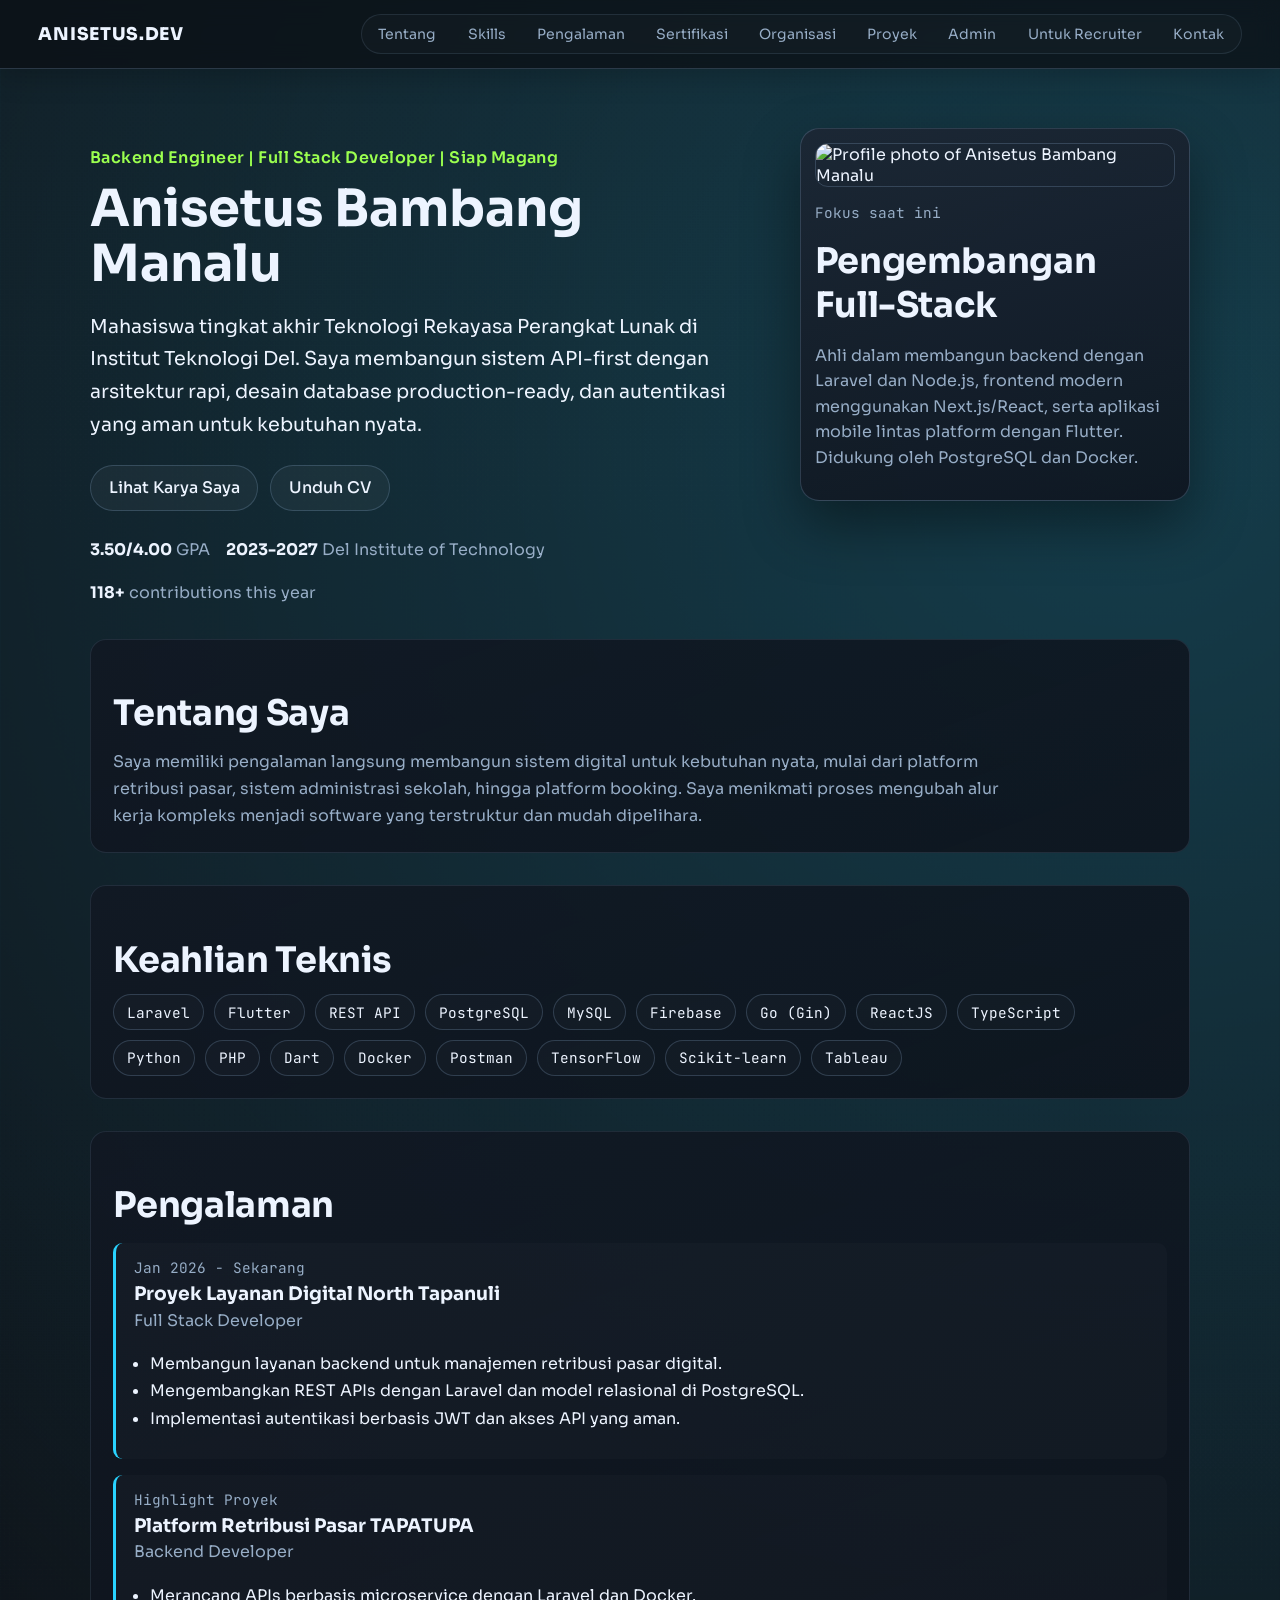
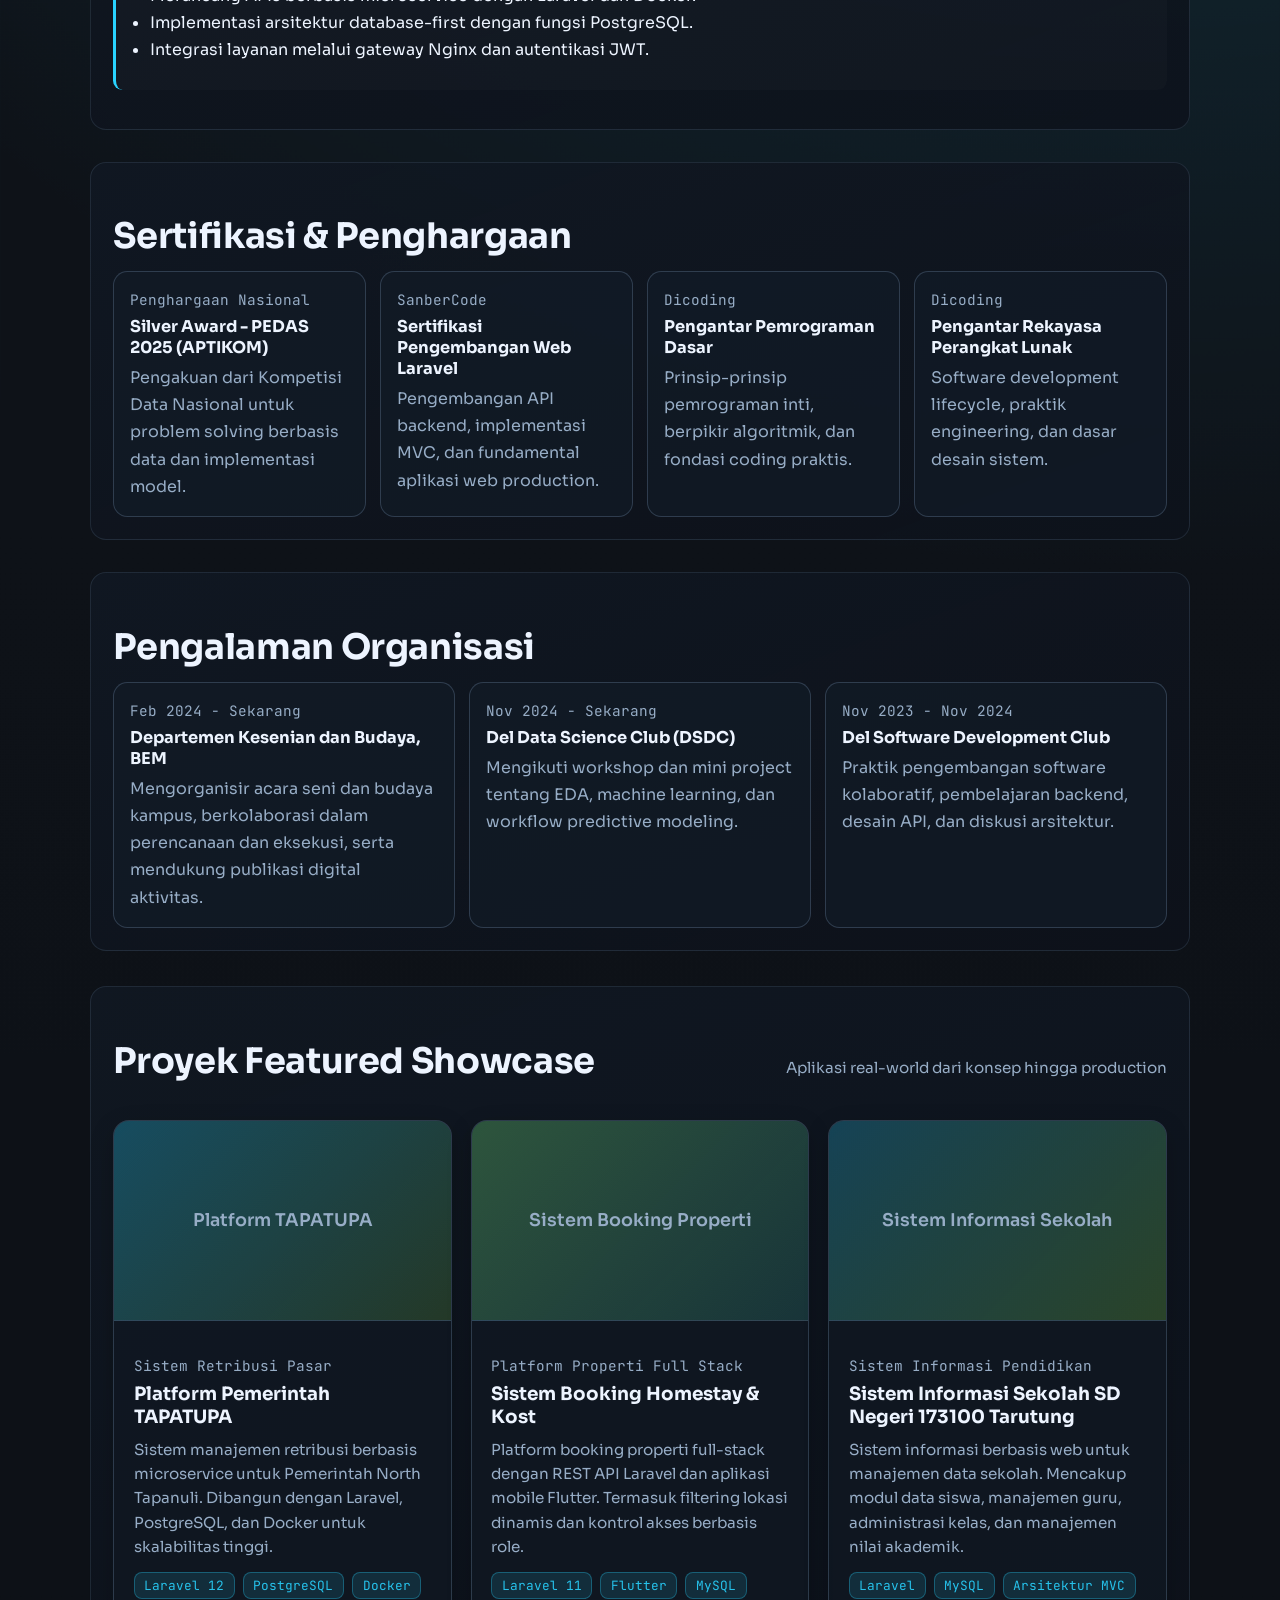
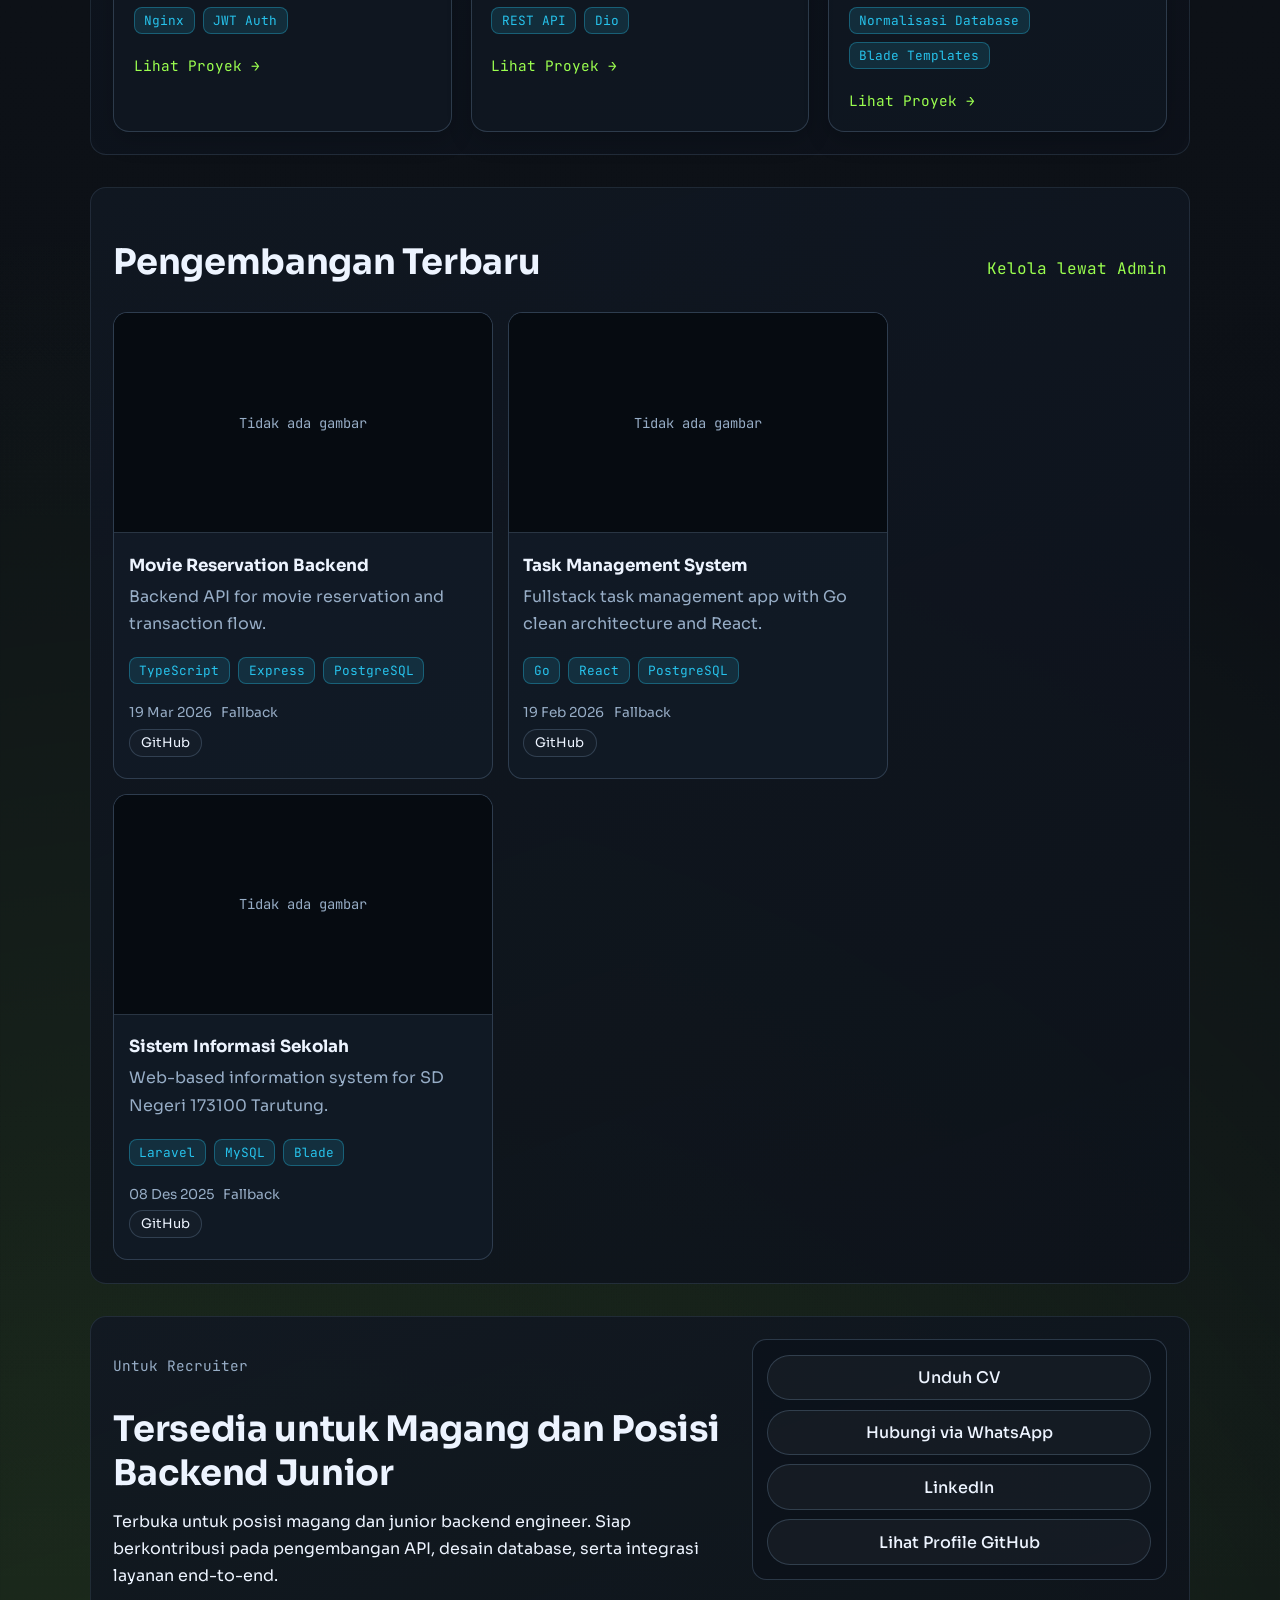
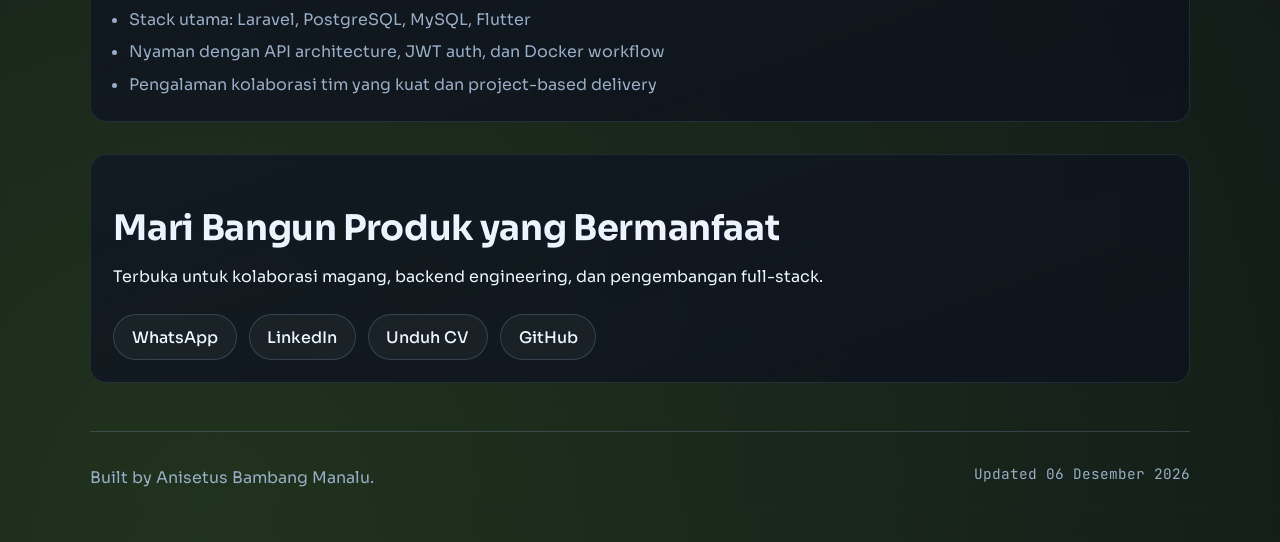
==== commit a74ee3a9: "feat: expand admin cms for profile and project management" ====
--- a/index.html
+++ b/index.html
@@ -45,10 +45,10 @@
     <main id="home">
       <section class="hero section">
         <div class="hero-copy">
-          <p class="eyebrow">Backend Engineer | Full Stack Developer | Siap Magang</p>
-          <h1>Anisetus Bambang Manalu</h1>
+          <p id="hero-eyebrow" class="eyebrow">Backend Engineer | Full Stack Developer | Siap Magang</p>
+          <h1 id="hero-name">Anisetus Bambang Manalu</h1>
           <div class="lead bilingual">
-            <p class="lang-id">
+            <p id="hero-bio" class="lang-id">
               Mahasiswa tingkat akhir Teknologi Rekayasa Perangkat Lunak di
               Institut Teknologi Del. Saya membangun sistem API-first dengan
               arsitektur rapi, desain database production-ready, dan autentikasi
@@ -67,17 +67,18 @@
         </div>
         <div class="hero-card">
           <img
+            id="profile-image"
             src="saya.jpg"
             alt="Profile photo of Anisetus Bambang Manalu"
             class="profile-img"
           />
           <div>
             <p class="mono">Fokus saat ini</p>
-            <h2>Pengembangan Full-Stack</h2>
-            <p>
-              Ahli dalam membangun backend dengan <strong>Laravel</strong> & <strong>Node.js</strong>, 
-              frontend modern menggunakan <strong>Next.js/React</strong>, serta aplikasi mobile 
-              lintas platform dengan <strong>Flutter</strong>. Didukung oleh <strong>PostgreSQL</strong> dan <strong>Docker</strong>.
+            <h2 id="focus-title">Pengembangan Full-Stack</h2>
+            <p id="focus-description">
+              Ahli dalam membangun backend dengan Laravel dan Node.js, frontend modern
+              menggunakan Next.js/React, serta aplikasi mobile lintas platform dengan
+              Flutter. Didukung oleh PostgreSQL dan Docker.
             </p>
           </div>
         </div>
@@ -86,7 +87,7 @@
       <section id="about" class="section reveal">
         <h2>Tentang Saya</h2>
         <div class="bilingual">
-          <p class="lang-id">
+          <p id="about-text" class="lang-id">
             Saya memiliki pengalaman langsung membangun sistem digital untuk
             kebutuhan nyata, mulai dari platform retribusi pasar, sistem
             administrasi sekolah, hingga platform booking. Saya menikmati proses
--- a/styles.css
+++ b/styles.css
@@ -432,6 +432,21 @@
   color: var(--accent);
 }
 
+.project-gallery-preview {
+  display: flex;
+  gap: 0.45rem;
+  margin-top: 0.35rem;
+}
+
+.project-gallery-thumb {
+  width: 60px;
+  height: 48px;
+  border-radius: 0.45rem;
+  border: 1px solid var(--line);
+  object-fit: cover;
+  background: rgba(7, 11, 17, 0.85);
+}
+
 .cards-grid {
   display: grid;
   grid-template-columns: repeat(auto-fit, minmax(240px, 1fr));
@@ -787,6 +802,20 @@
   flex-wrap: wrap;
 }
 
+.settings-form {
+  margin-top: 1rem;
+  grid-template-columns: repeat(2, minmax(0, 1fr));
+}
+
+.settings-form > label:nth-child(3),
+.settings-form > label:nth-child(5),
+.settings-form > label:nth-child(6),
+.settings-form > label:nth-child(7),
+.settings-form > button,
+.settings-form > p {
+  grid-column: 1 / -1;
+}
+
 .admin-project-list {
   margin-top: 1rem;
   display: grid;
@@ -830,6 +859,35 @@
   gap: 0.55rem;
   justify-content: flex-end;
   flex-wrap: wrap;
+}
+
+.admin-gallery-grid {
+  display: grid;
+  grid-template-columns: repeat(auto-fill, minmax(150px, 1fr));
+  gap: 0.65rem;
+}
+
+.admin-gallery-item {
+  border: 1px solid var(--line-soft);
+  border-radius: 0.65rem;
+  background: rgba(7, 11, 17, 0.45);
+  padding: 0.5rem;
+  display: grid;
+  gap: 0.45rem;
+}
+
+.admin-gallery-thumb {
+  width: 100%;
+  height: 110px;
+  object-fit: cover;
+  border-radius: 0.45rem;
+  border: 1px solid var(--line);
+}
+
+.admin-gallery-delete {
+  width: 100%;
+  font-size: 0.78rem;
+  padding: 0.45rem 0.55rem;
 }
 
 @media (max-width: 900px) {
@@ -891,4 +949,8 @@
   .admin-project-top {
     grid-template-columns: 1fr;
   }
-}
+
+  .settings-form {
+    grid-template-columns: 1fr;
+  }
+}
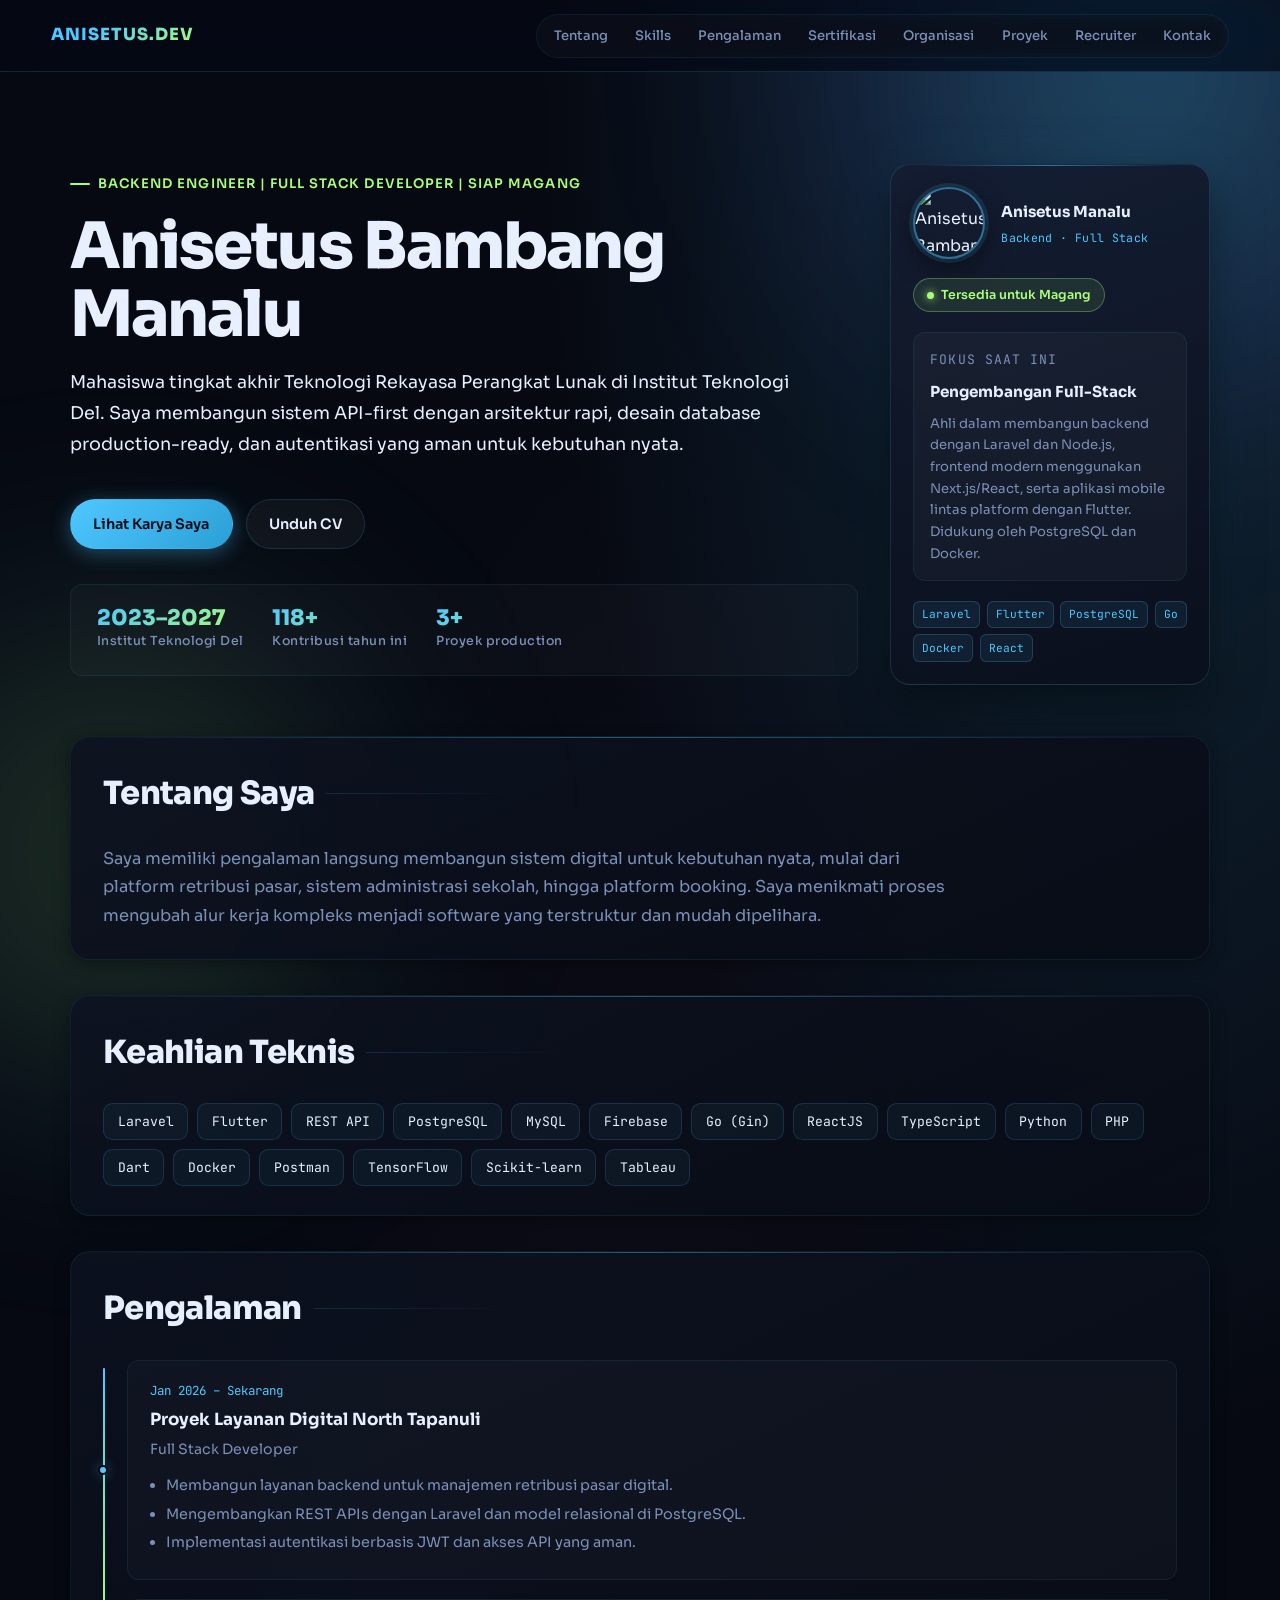
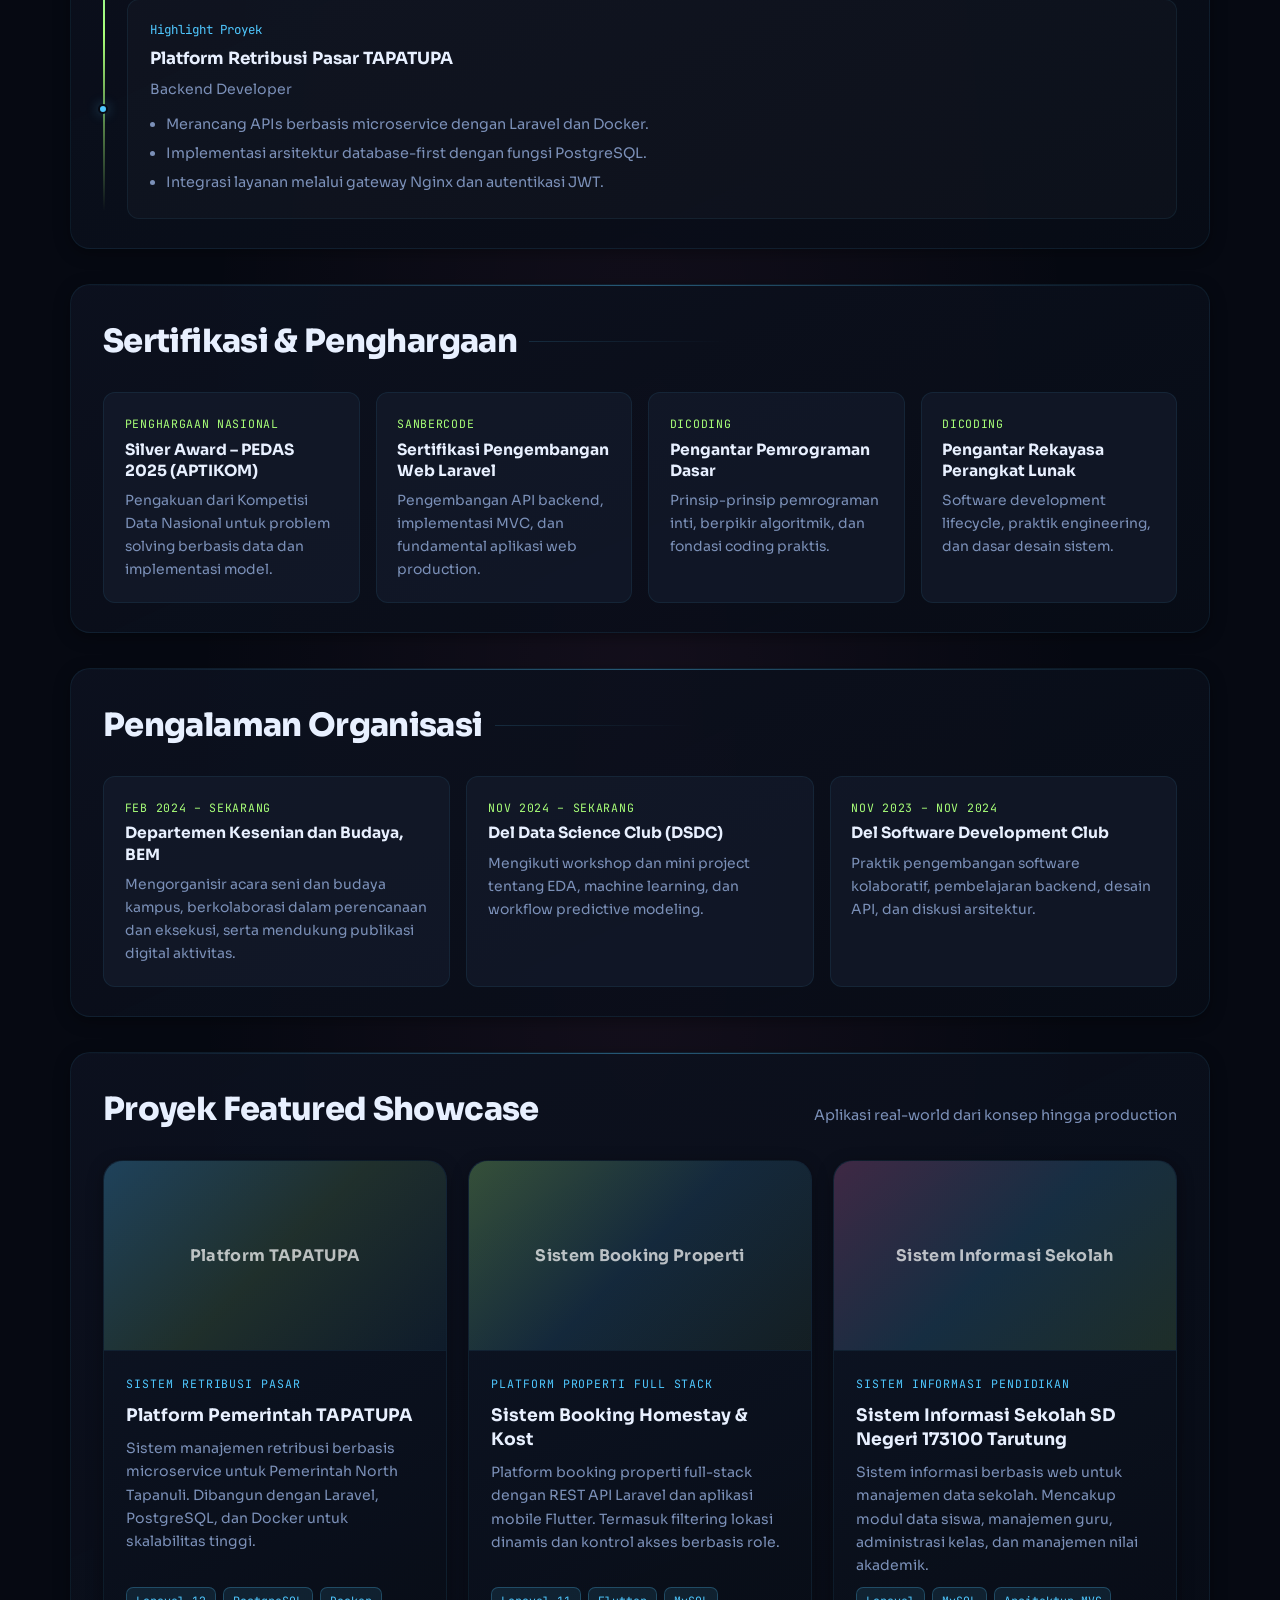
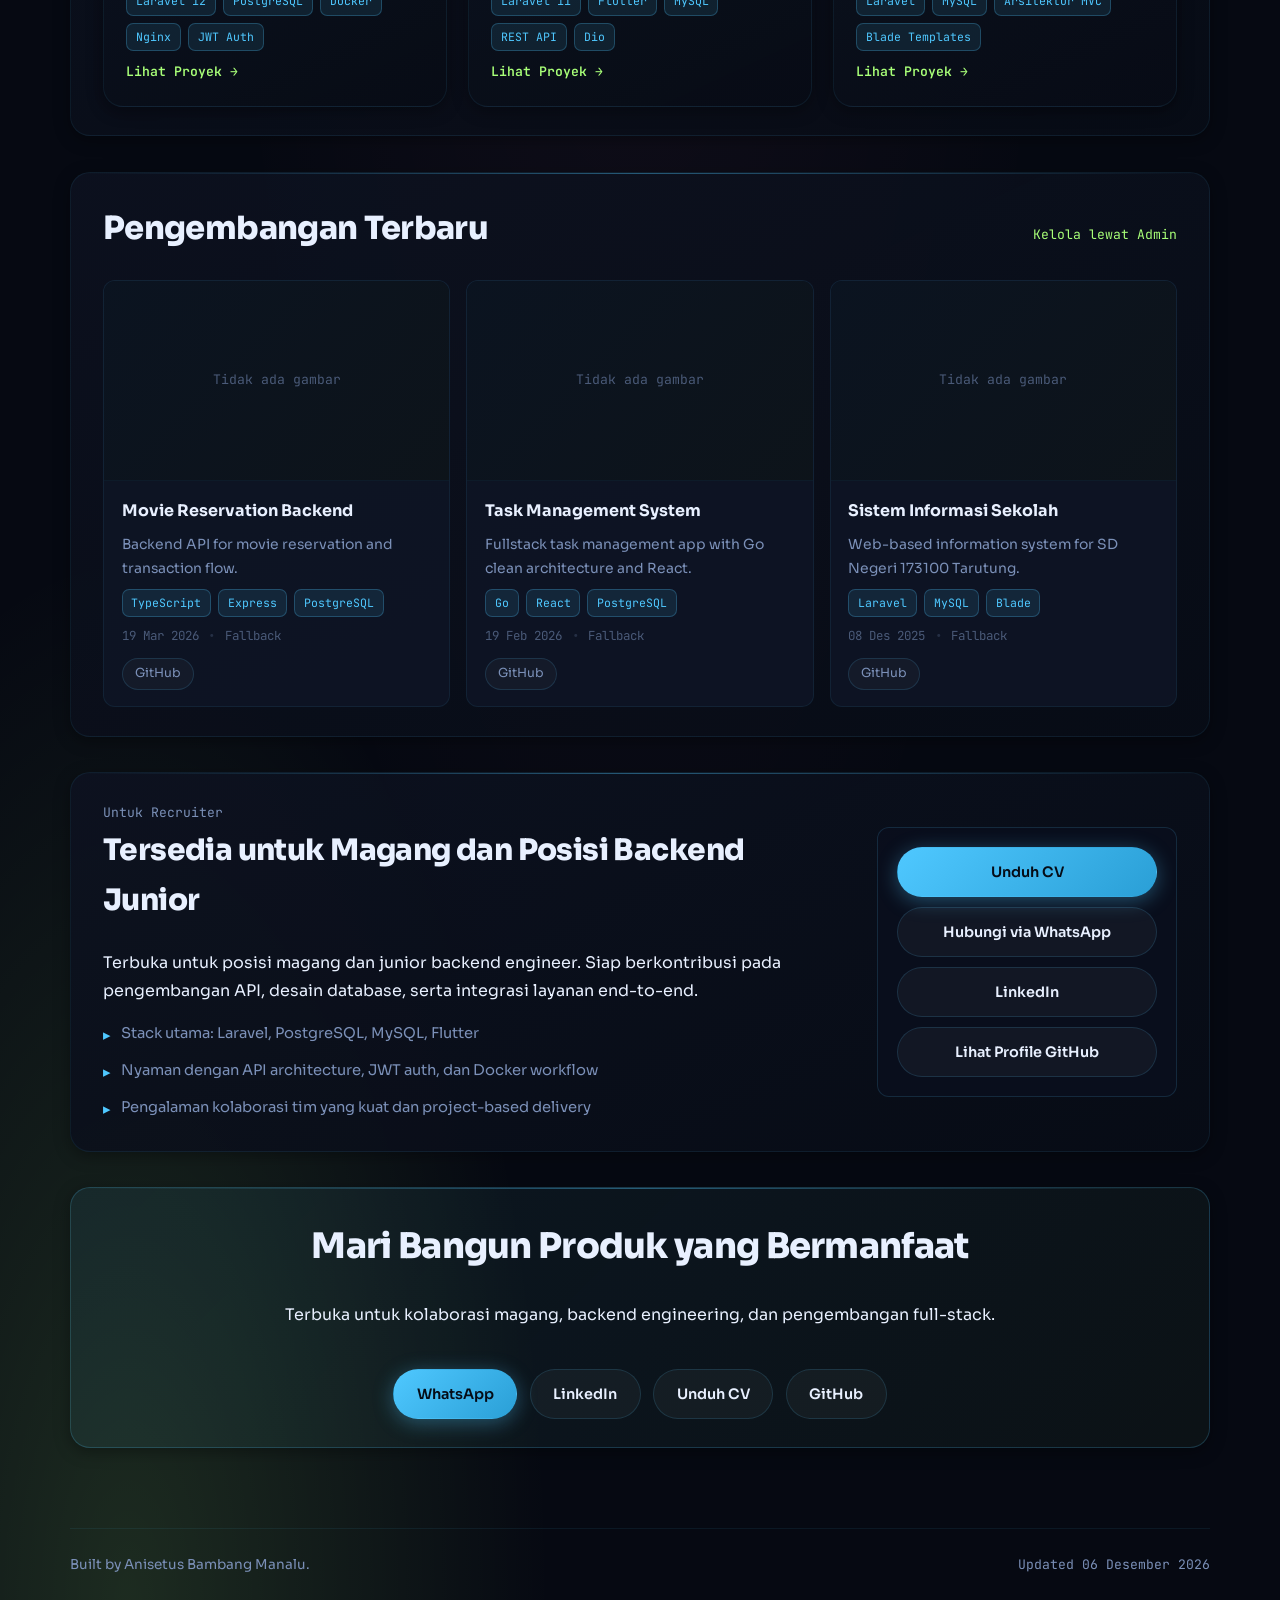
==== commit 6ab610cd: "redesign: premium UI - smaller profile photo, remove GPA, glassmorphism hero, scroll reveal animatio" ====
--- a/index.html
+++ b/index.html
@@ -3,7 +3,7 @@
   <head>
     <meta charset="UTF-8" />
     <meta name="viewport" content="width=device-width, initial-scale=1.0" />
-    <title>Anisetus Bambang Manalu | Backend & Full Stack Developer</title>
+    <title>Anisetus Bambang Manalu | Backend &amp; Full Stack Developer</title>
     <meta
       name="description"
       content="Portofolio Anisetus Bambang Manalu, Backend dan Full Stack Developer fokus pada Laravel, Flutter, PostgreSQL, dan arsitektur API."
@@ -19,7 +19,7 @@
     <link rel="preconnect" href="https://fonts.googleapis.com" />
     <link rel="preconnect" href="https://fonts.gstatic.com" crossorigin />
     <link
-      href="https://fonts.googleapis.com/css2?family=Sora:wght@400;600;700;800&family=JetBrains+Mono:wght@400;500&display=swap"
+      href="https://fonts.googleapis.com/css2?family=Sora:wght@400;500;600;700;800&family=JetBrains+Mono:wght@400;500;600&display=swap"
       rel="stylesheet"
     />
     <link rel="stylesheet" href="styles.css" />
@@ -27,6 +27,7 @@
   <body>
     <div class="bg-glow bg-glow-1" aria-hidden="true"></div>
     <div class="bg-glow bg-glow-2" aria-hidden="true"></div>
+
     <header class="site-header">
       <a class="brand" href="#home">Anisetus.dev</a>
       <nav>
@@ -36,17 +37,17 @@
         <a href="#certifications">Sertifikasi</a>
         <a href="#organizations">Organisasi</a>
         <a href="#projects">Proyek</a>
-        <a href="admin.html">Admin</a>
-        <a href="#recruiter">Untuk Recruiter</a>
+        <a href="#recruiter">Recruiter</a>
         <a href="#contact">Kontak</a>
       </nav>
     </header>
 
     <main id="home">
+      <!-- ===== HERO ===== -->
       <section class="hero section">
         <div class="hero-copy">
           <p id="hero-eyebrow" class="eyebrow">Backend Engineer | Full Stack Developer | Siap Magang</p>
-          <h1 id="hero-name">Anisetus Bambang Manalu</h1>
+          <h1 id="hero-name">Anisetus<br /><span class="highlight">Bambang Manalu</span></h1>
           <div class="lead bilingual">
             <p id="hero-bio" class="lang-id">
               Mahasiswa tingkat akhir Teknologi Rekayasa Perangkat Lunak di
@@ -60,30 +61,65 @@
             <a class="btn btn-ghost" href="CV-Anisetus Manalu_backend.pdf" target="_blank" rel="noreferrer noopener">Unduh CV</a>
           </div>
           <ul class="stats" aria-label="Quick highlights">
-            <li><strong>3.50/4.00</strong> GPA</li>
-            <li><strong>2023-2027</strong> Del Institute of Technology</li>
-            <li><strong>118+</strong> contributions this year</li>
+            <li>
+              <strong>2023–2027</strong>
+              <span>Institut Teknologi Del</span>
+            </li>
+            <li>
+              <strong>118+</strong>
+              <span>Kontribusi tahun ini</span>
+            </li>
+            <li>
+              <strong>3+</strong>
+              <span>Proyek production</span>
+            </li>
           </ul>
         </div>
+
         <div class="hero-card">
-          <img
-            id="profile-image"
-            src="saya.jpg"
-            alt="Profile photo of Anisetus Bambang Manalu"
-            class="profile-img"
-          />
-          <div>
-            <p class="mono">Fokus saat ini</p>
-            <h2 id="focus-title">Pengembangan Full-Stack</h2>
-            <p id="focus-description">
-              Ahli dalam membangun backend dengan Laravel dan Node.js, frontend modern
-              menggunakan Next.js/React, serta aplikasi mobile lintas platform dengan
-              Flutter. Didukung oleh PostgreSQL dan Docker.
-            </p>
-          </div>
-        </div>
-      </section>
-
+          <!-- Avatar kecil, bersih -->
+          <div class="profile-avatar">
+            <img
+              id="profile-image"
+              src="saya.jpg"
+              alt="Anisetus Bambang Manalu"
+              class="profile-img"
+            />
+            <div class="profile-info">
+              <span class="profile-name">Anisetus Manalu</span>
+              <span class="profile-role">Backend · Full Stack</span>
+            </div>
+          </div>
+
+          <!-- Status -->
+          <div class="status-badge">
+            <span class="status-dot"></span>
+            Tersedia untuk Magang
+          </div>
+
+          <!-- Focus panel -->
+          <div class="focus-panel">
+            <span class="focus-label mono">Fokus saat ini</span>
+            <span class="focus-title" id="focus-title">Pengembangan Full-Stack</span>
+            <p class="focus-desc" id="focus-description">
+              Backend Laravel &amp; Node.js, frontend Next.js/React,
+              mobile Flutter — didukung PostgreSQL dan Docker.
+            </p>
+          </div>
+
+          <!-- Stack pills -->
+          <div class="stack-pills">
+            <span class="stack-pill">Laravel</span>
+            <span class="stack-pill">Flutter</span>
+            <span class="stack-pill">PostgreSQL</span>
+            <span class="stack-pill">Go</span>
+            <span class="stack-pill">Docker</span>
+            <span class="stack-pill">React</span>
+          </div>
+        </div>
+      </section>
+
+      <!-- ===== ABOUT ===== -->
       <section id="about" class="section reveal">
         <h2>Tentang Saya</h2>
         <div class="bilingual">
@@ -97,6 +133,7 @@
         </div>
       </section>
 
+      <!-- ===== SKILLS ===== -->
       <section id="skills" class="section reveal">
         <h2>Keahlian Teknis</h2>
         <div class="chip-grid">
@@ -120,48 +157,52 @@
         </div>
       </section>
 
+      <!-- ===== EXPERIENCE ===== -->
       <section id="experience" class="section reveal">
         <h2>Pengalaman</h2>
-        <article class="timeline-item">
-          <div class="timeline-meta">
-            <p class="mono">Jan 2026 - Sekarang</p>
-            <h3>Proyek Layanan Digital North Tapanuli</h3>
-            <p>Full Stack Developer</p>
-          </div>
-          <ul>
-            <li>Membangun layanan backend untuk manajemen retribusi pasar digital.</li>
-            <li>Mengembangkan REST APIs dengan Laravel dan model relasional di PostgreSQL.</li>
-            <li>Implementasi autentikasi berbasis JWT dan akses API yang aman.</li>
-          </ul>
-        </article>
-
-        <article class="timeline-item">
-          <div class="timeline-meta">
-            <p class="mono">Highlight Proyek</p>
-            <h3>Platform Retribusi Pasar TAPATUPA</h3>
-            <p>Backend Developer</p>
-          </div>
-          <ul>
-            <li>Merancang APIs berbasis microservice dengan Laravel dan Docker.</li>
-            <li>Implementasi arsitektur database-first dengan fungsi PostgreSQL.</li>
-            <li>Integrasi layanan melalui gateway Nginx dan autentikasi JWT.</li>
-          </ul>
-        </article>
-      </section>
-
+        <div class="timeline">
+          <article class="timeline-item">
+            <div class="timeline-meta">
+              <p class="mono">Jan 2026 – Sekarang</p>
+              <h3>Proyek Layanan Digital North Tapanuli</h3>
+              <p>Full Stack Developer</p>
+            </div>
+            <ul>
+              <li>Membangun layanan backend untuk manajemen retribusi pasar digital.</li>
+              <li>Mengembangkan REST APIs dengan Laravel dan model relasional di PostgreSQL.</li>
+              <li>Implementasi autentikasi berbasis JWT dan akses API yang aman.</li>
+            </ul>
+          </article>
+
+          <article class="timeline-item">
+            <div class="timeline-meta">
+              <p class="mono">Highlight Proyek</p>
+              <h3>Platform Retribusi Pasar TAPATUPA</h3>
+              <p>Backend Developer</p>
+            </div>
+            <ul>
+              <li>Merancang APIs berbasis microservice dengan Laravel dan Docker.</li>
+              <li>Implementasi arsitektur database-first dengan fungsi PostgreSQL.</li>
+              <li>Integrasi layanan melalui gateway Nginx dan autentikasi JWT.</li>
+            </ul>
+          </article>
+        </div>
+      </section>
+
+      <!-- ===== CERTIFICATIONS ===== -->
       <section id="certifications" class="section reveal">
-        <h2>Sertifikasi & Penghargaan</h2>
+        <h2>Sertifikasi &amp; Penghargaan</h2>
         <div class="cards-grid">
           <article class="info-card">
             <p class="mono">Penghargaan Nasional</p>
-            <h3>Silver Award - PEDAS 2025 (APTIKOM)</h3>
+            <h3>Silver Award – PEDAS 2025 (APTIKOM)</h3>
             <p>
               Pengakuan dari Kompetisi Data Nasional untuk problem solving
               berbasis data dan implementasi model.
             </p>
           </article>
           <article class="info-card">
-            <p class="mono">SanberCode</p>
+            <p class="mono">Sanbercode</p>
             <h3>Sertifikasi Pengembangan Web Laravel</h3>
             <p>
               Pengembangan API backend, implementasi MVC, dan fundamental aplikasi
@@ -187,11 +228,12 @@
         </div>
       </section>
 
+      <!-- ===== ORGANIZATIONS ===== -->
       <section id="organizations" class="section reveal">
         <h2>Pengalaman Organisasi</h2>
         <div class="cards-grid">
           <article class="info-card">
-            <p class="mono">Feb 2024 - Sekarang</p>
+            <p class="mono">Feb 2024 – Sekarang</p>
             <h3>Departemen Kesenian dan Budaya, BEM</h3>
             <p>
               Mengorganisir acara seni dan budaya kampus, berkolaborasi dalam
@@ -199,7 +241,7 @@
             </p>
           </article>
           <article class="info-card">
-            <p class="mono">Nov 2024 - Sekarang</p>
+            <p class="mono">Nov 2024 – Sekarang</p>
             <h3>Del Data Science Club (DSDC)</h3>
             <p>
               Mengikuti workshop dan mini project tentang EDA, machine learning,
@@ -207,7 +249,7 @@
             </p>
           </article>
           <article class="info-card">
-            <p class="mono">Nov 2023 - Nov 2024</p>
+            <p class="mono">Nov 2023 – Nov 2024</p>
             <h3>Del Software Development Club</h3>
             <p>
               Praktik pengembangan software kolaboratif, pembelajaran backend,
@@ -217,6 +259,7 @@
         </div>
       </section>
 
+      <!-- ===== SHOWCASE ===== -->
       <section id="showcase" class="section reveal showcase-section">
         <div class="section-head">
           <h2>Proyek Featured Showcase</h2>
@@ -252,7 +295,7 @@
             </div>
             <div class="showcase-content">
               <p class="mono">Platform Properti Full Stack</p>
-              <h3>Sistem Booking Homestay & Kost</h3>
+              <h3>Sistem Booking Homestay &amp; Kost</h3>
               <p class="showcase-desc">
                 Platform booking properti full-stack dengan REST API Laravel dan
                 aplikasi mobile Flutter. Termasuk filtering lokasi dinamis dan
@@ -285,7 +328,6 @@
                 <span>Laravel</span>
                 <span>MySQL</span>
                 <span>Arsitektur MVC</span>
-                <span>Normalisasi Database</span>
                 <span>Blade Templates</span>
               </div>
               <a href="https://github.com/anisetusbambangmanalu19/ProyekAkhir1_Kel11" class="showcase-link" target="_blank" rel="noreferrer noopener">Lihat Proyek →</a>
@@ -294,6 +336,7 @@
         </div>
       </section>
 
+      <!-- ===== PROJECTS (dynamic) ===== -->
       <section id="projects" class="section reveal">
         <div class="section-head">
           <h2>Pengembangan Terbaru</h2>
@@ -302,6 +345,7 @@
         <div id="project-list" class="project-grid" aria-live="polite"></div>
       </section>
 
+      <!-- ===== RECRUITER ===== -->
       <section id="recruiter" class="section reveal recruiter-cta">
         <div>
           <p class="mono">Untuk Recruiter</p>
@@ -327,6 +371,7 @@
         </div>
       </section>
 
+      <!-- ===== CONTACT ===== -->
       <section id="contact" class="section reveal contact">
         <h2>Mari Bangun Produk yang Bermanfaat</h2>
         <div class="bilingual">
--- a/styles.css
+++ b/styles.css
@@ -1,40 +1,58 @@
+/* =========================================================
+   DESIGN TOKENS
+   ========================================================= */
 :root {
-  --bg: #0b0f15;
-  --bg-soft: #131a25;
-  --panel: rgba(16, 24, 35, 0.9);
-  --text: #edf4ff;
-  --muted: #97adc6;
-  --accent: #29d3ff;
-  --accent-2: #9bff4f;
-  --line: rgba(134, 168, 201, 0.25);
-  --line-soft: rgba(134, 168, 201, 0.15);
-  --shadow: 0 24px 55px rgba(0, 0, 0, 0.42);
-}
-
-* {
+  --bg: #060912;
+  --bg-soft: #0d1220;
+  --panel: rgba(13, 18, 32, 0.85);
+  --text: #e8f0ff;
+  --muted: #7b90b8;
+  --subtle: #4a5a78;
+  --accent: #4fc8ff;
+  --accent-2: #a8ff78;
+  --accent-3: #ff78c4;
+  --accent-glow: rgba(79, 200, 255, 0.35);
+  --accent-2-glow: rgba(168, 255, 120, 0.25);
+  --line: rgba(79, 200, 255, 0.15);
+  --line-soft: rgba(79, 200, 255, 0.08);
+  --shadow-sm: 0 4px 16px rgba(0, 0, 0, 0.35);
+  --shadow: 0 16px 48px rgba(0, 0, 0, 0.55);
+  --shadow-lg: 0 32px 80px rgba(0, 0, 0, 0.65);
+  --radius: 1.25rem;
+  --radius-sm: 0.75rem;
+  --radius-xs: 0.5rem;
+}
+
+/* =========================================================
+   RESET & BASE
+   ========================================================= */
+*, *::before, *::after {
   box-sizing: border-box;
-}
-
-html,
-body {
   margin: 0;
   padding: 0;
-  background: radial-gradient(circle at 88% 8%, rgba(41, 211, 255, 0.22), transparent 35%),
-    radial-gradient(circle at 16% 100%, rgba(155, 255, 79, 0.15), transparent 35%),
-    linear-gradient(180deg, rgba(255, 255, 255, 0.02), rgba(255, 255, 255, 0)),
-    var(--bg);
-  color: var(--text);
-  font-family: "Sora", sans-serif;
+}
+
+html {
   scroll-behavior: smooth;
+  scrollbar-width: thin;
+  scrollbar-color: rgba(79, 200, 255, 0.3) transparent;
 }
 
 body {
   min-height: 100vh;
   overflow-x: hidden;
+  background-color: var(--bg);
+  background-image:
+    radial-gradient(ellipse 80% 50% at 90% 0%, rgba(79, 200, 255, 0.18) 0%, transparent 60%),
+    radial-gradient(ellipse 60% 40% at 10% 100%, rgba(168, 255, 120, 0.14) 0%, transparent 55%),
+    radial-gradient(ellipse 50% 60% at 50% 50%, rgba(255, 120, 196, 0.06) 0%, transparent 70%);
+  color: var(--text);
+  font-family: "Sora", sans-serif;
+  line-height: 1.7;
 }
 
 ::selection {
-  background: rgba(41, 211, 255, 0.28);
+  background: rgba(79, 200, 255, 0.28);
   color: var(--text);
 }
 
@@ -43,393 +61,930 @@
   text-decoration: none;
 }
 
+/* =========================================================
+   AMBIENT BACKGROUND ORBS
+   ========================================================= */
 .bg-glow {
   position: fixed;
-  width: 34rem;
-  height: 34rem;
   border-radius: 50%;
-  filter: blur(80px);
+  filter: blur(100px);
   pointer-events: none;
-  z-index: -1;
-  animation: drift 11s ease-in-out infinite alternate;
+  z-index: 0;
+  will-change: transform;
+  animation: orb-drift 14s ease-in-out infinite alternate;
 }
 
 .bg-glow-1 {
-  top: -12rem;
-  right: -10rem;
-  background: rgba(41, 211, 255, 0.2);
+  width: 45rem;
+  height: 45rem;
+  top: -18rem;
+  right: -14rem;
+  background: radial-gradient(circle, rgba(79, 200, 255, 0.22), rgba(100, 60, 255, 0.08) 70%);
 }
 
 .bg-glow-2 {
-  bottom: -12rem;
-  left: -10rem;
-  background: rgba(155, 255, 79, 0.18);
-  animation-delay: 2.2s;
-}
-
+  width: 38rem;
+  height: 38rem;
+  bottom: -16rem;
+  left: -12rem;
+  background: radial-gradient(circle, rgba(168, 255, 120, 0.18), rgba(79, 200, 255, 0.05) 70%);
+  animation-delay: 3.5s;
+  animation-duration: 18s;
+}
+
+@keyframes orb-drift {
+  from { transform: translate(0, 0) scale(1); }
+  to   { transform: translate(30px, -25px) scale(1.08); }
+}
+
+/* =========================================================
+   HEADER / NAV
+   ========================================================= */
 .site-header {
   position: sticky;
   top: 0;
-  z-index: 10;
-  -webkit-backdrop-filter: blur(12px);
-  backdrop-filter: blur(12px);
-  background: rgba(11, 15, 21, 0.75);
+  z-index: 100;
+  backdrop-filter: blur(20px) saturate(180%);
+  -webkit-backdrop-filter: blur(20px) saturate(180%);
+  background: rgba(6, 9, 18, 0.72);
   border-bottom: 1px solid var(--line);
-  padding: 0.9rem clamp(1rem, 3vw, 3rem);
+  padding: 0.85rem clamp(1rem, 4vw, 3.5rem);
   display: flex;
   align-items: center;
   justify-content: space-between;
-  box-shadow: 0 8px 28px rgba(0, 0, 0, 0.2);
+  gap: 1rem;
 }
 
 .brand {
   font-weight: 800;
-  letter-spacing: 0.04em;
-  font-size: 1.1rem;
+  font-size: 1.05rem;
+  letter-spacing: 0.06em;
   text-transform: uppercase;
+  background: linear-gradient(135deg, var(--accent) 30%, var(--accent-2) 100%);
+  -webkit-background-clip: text;
+  -webkit-text-fill-color: transparent;
+  background-clip: text;
+  flex-shrink: 0;
 }
 
 nav {
   display: flex;
-  gap: 0.35rem;
+  gap: 0.2rem;
   flex-wrap: wrap;
-  padding: 0.25rem;
+  padding: 0.3rem;
   border: 1px solid var(--line-soft);
   border-radius: 999px;
-  background: rgba(255, 255, 255, 0.02);
+  background: rgba(255, 255, 255, 0.025);
+  backdrop-filter: blur(8px);
 }
 
 nav a {
   color: var(--muted);
-  transition: color 0.2s ease, background-color 0.2s ease;
-  font-size: 0.88rem;
+  font-size: 0.82rem;
+  font-weight: 500;
   border-radius: 999px;
-  padding: 0.35rem 0.8rem;
+  padding: 0.32rem 0.75rem;
+  transition: color 0.25s ease, background 0.25s ease;
+  white-space: nowrap;
 }
 
 nav a:hover,
 nav a:focus-visible {
   color: var(--text);
-  background: rgba(255, 255, 255, 0.07);
-}
-
+  background: rgba(79, 200, 255, 0.1);
+}
+
+/* =========================================================
+   LAYOUT
+   ========================================================= */
 main {
-  width: min(1100px, 92vw);
+  position: relative;
+  z-index: 1;
+  width: min(1140px, 92vw);
   margin: 0 auto;
-  padding: 0.8rem 0 3rem;
+  padding: 0 0 5rem;
 }
 
 .section {
-  margin-top: 2rem;
+  margin-top: 2.2rem;
 }
 
 .section:not(.hero) {
-  padding: 1.4rem;
+  padding: 1.8rem 2rem;
   border: 1px solid var(--line-soft);
-  background: linear-gradient(160deg, rgba(17, 24, 35, 0.88), rgba(13, 18, 27, 0.84));
-  border-radius: 1rem;
-}
-
+  background: linear-gradient(155deg,
+    rgba(13, 18, 32, 0.9),
+    rgba(8, 12, 22, 0.88)
+  );
+  border-radius: var(--radius);
+  box-shadow: var(--shadow-sm);
+  position: relative;
+  overflow: hidden;
+}
+
+.section:not(.hero)::before {
+  content: '';
+  position: absolute;
+  top: 0;
+  left: 0;
+  right: 0;
+  height: 1px;
+  background: linear-gradient(90deg, transparent, rgba(79, 200, 255, 0.4), transparent);
+}
+
+/* =========================================================
+   HERO SECTION
+   ========================================================= */
 .hero {
-  min-height: 0;
   display: grid;
-  grid-template-columns: 1.2fr 0.8fr;
-  gap: 1.1rem;
-  align-items: start;
-  padding-top: 0.9rem;
+  grid-template-columns: 1fr 320px;
+  gap: 2rem;
+  align-items: center;
+  padding-top: 3.5rem;
+  padding-bottom: 1rem;
+}
+
+.hero-copy {
+  display: flex;
+  flex-direction: column;
+  gap: 0;
 }
 
 .eyebrow {
+  display: inline-flex;
+  align-items: center;
+  gap: 0.5rem;
   color: var(--accent-2);
-  margin-bottom: 0.6rem;
+  font-size: 0.82rem;
   font-weight: 600;
-  letter-spacing: 0.03em;
+  letter-spacing: 0.08em;
+  text-transform: uppercase;
+  margin-bottom: 1.1rem;
+}
+
+.eyebrow::before {
+  content: '';
+  display: inline-block;
+  width: 20px;
+  height: 2px;
+  background: var(--accent-2);
+  border-radius: 2px;
 }
 
 h1 {
-  font-size: clamp(2.2rem, 4vw, 4rem);
-  line-height: 1.08;
-  margin: 0;
+  font-size: clamp(2.6rem, 5vw, 4.2rem);
+  line-height: 1.05;
+  letter-spacing: -0.03em;
+  font-weight: 800;
+  margin-bottom: 1.2rem;
+}
+
+h1 .highlight {
+  background: linear-gradient(135deg, var(--accent) 0%, var(--accent-2) 60%, #78d4ff 100%);
+  -webkit-background-clip: text;
+  -webkit-text-fill-color: transparent;
+  background-clip: text;
 }
 
 .lead {
   color: var(--muted);
-  font-size: clamp(1rem, 2vw, 1.2rem);
-  line-height: 1.65;
-  margin-top: 1.2rem;
+  font-size: clamp(0.95rem, 1.8vw, 1.1rem);
+  line-height: 1.75;
+  max-width: 58ch;
+  margin-bottom: 0.5rem;
 }
 
 .bilingual {
   display: grid;
+  gap: 0.4rem;
+}
+
+.bilingual p { margin: 0; }
+
+.lang-id { color: var(--text); }
+.lang-en { color: var(--muted); }
+
+.hero-actions {
+  margin-top: 2rem;
+  display: flex;
+  gap: 0.8rem;
+  flex-wrap: wrap;
+}
+
+/* Stats strip */
+.stats {
+  list-style: none;
+  display: flex;
+  flex-wrap: wrap;
+  gap: 1.8rem;
+  margin-top: 2.2rem;
+  padding: 1.4rem 1.6rem;
+  border: 1px solid var(--line-soft);
+  border-radius: var(--radius-sm);
+  background: rgba(255, 255, 255, 0.022);
+}
+
+.stats li {
+  display: flex;
+  flex-direction: column;
+  gap: 0.1rem;
+}
+
+.stats strong {
+  font-size: 1.35rem;
+  font-weight: 800;
+  background: linear-gradient(135deg, var(--accent), var(--accent-2));
+  -webkit-background-clip: text;
+  -webkit-text-fill-color: transparent;
+  background-clip: text;
+  line-height: 1;
+}
+
+.stats span {
+  font-size: 0.78rem;
+  color: var(--muted);
+  font-weight: 500;
+  letter-spacing: 0.04em;
+}
+
+/* =========================================================
+   HERO PROFILE CARD (Smaller profile image)
+   ========================================================= */
+.hero-card {
+  position: relative;
+  border: 1px solid var(--line);
+  background: linear-gradient(160deg, rgba(20, 28, 48, 0.92), rgba(10, 15, 28, 0.95));
+  border-radius: var(--radius);
+  padding: 1.4rem;
+  box-shadow: var(--shadow), 0 0 60px rgba(79, 200, 255, 0.08);
+  display: flex;
+  flex-direction: column;
+  gap: 1.2rem;
+  overflow: hidden;
+}
+
+.hero-card::after {
+  content: '';
+  position: absolute;
+  top: 0;
+  left: 0;
+  right: 0;
+  height: 1px;
+  background: linear-gradient(90deg, transparent 10%, rgba(79, 200, 255, 0.5) 50%, transparent 90%);
+}
+
+/* Avatar — small and clean */
+.profile-avatar {
+  display: flex;
+  align-items: center;
+  gap: 1rem;
+}
+
+.profile-img {
+  width: 72px;
+  height: 72px;
+  border-radius: 50%;
+  border: 2px solid rgba(79, 200, 255, 0.5);
+  object-fit: cover;
+  object-position: center top;
+  box-shadow: 0 0 0 4px rgba(79, 200, 255, 0.12), 0 8px 24px rgba(0,0,0,0.5);
+  flex-shrink: 0;
+  transition: box-shadow 0.3s ease, transform 0.3s ease;
+}
+
+.profile-img:hover {
+  transform: scale(1.04);
+  box-shadow: 0 0 0 5px rgba(79, 200, 255, 0.25), 0 12px 32px rgba(0,0,0,0.6);
+}
+
+.profile-info {
+  display: flex;
+  flex-direction: column;
+  gap: 0.2rem;
+}
+
+.profile-name {
+  font-weight: 700;
+  font-size: 0.95rem;
+  color: var(--text);
+}
+
+.profile-role {
+  font-family: "JetBrains Mono", monospace;
+  font-size: 0.72rem;
+  color: var(--accent);
+  letter-spacing: 0.03em;
+}
+
+/* Status indicator */
+.status-badge {
+  display: inline-flex;
+  align-items: center;
   gap: 0.45rem;
-}
-
-.bilingual p {
+  background: rgba(168, 255, 120, 0.1);
+  border: 1px solid rgba(168, 255, 120, 0.3);
+  border-radius: 999px;
+  padding: 0.35rem 0.8rem;
+  font-size: 0.78rem;
+  font-weight: 600;
+  color: var(--accent-2);
+  width: fit-content;
+}
+
+.status-dot {
+  width: 7px;
+  height: 7px;
+  border-radius: 50%;
+  background: var(--accent-2);
+  box-shadow: 0 0 8px var(--accent-2);
+  animation: pulse-dot 2s ease-in-out infinite;
+}
+
+@keyframes pulse-dot {
+  0%, 100% { opacity: 1; box-shadow: 0 0 8px var(--accent-2); }
+  50% { opacity: 0.6; box-shadow: 0 0 14px var(--accent-2); }
+}
+
+/* Focus panel inside hero-card */
+.focus-panel {
+  background: rgba(255, 255, 255, 0.03);
+  border: 1px solid var(--line-soft);
+  border-radius: var(--radius-sm);
+  padding: 1rem;
+  display: flex;
+  flex-direction: column;
+  gap: 0.5rem;
+}
+
+.focus-label {
+  font-family: "JetBrains Mono", monospace;
+  font-size: 0.72rem;
+  color: var(--muted);
+  text-transform: uppercase;
+  letter-spacing: 0.08em;
+}
+
+.focus-title {
+  font-size: 0.95rem;
+  font-weight: 700;
+  color: var(--text);
+}
+
+.focus-desc {
+  font-size: 0.82rem;
+  color: var(--muted);
+  line-height: 1.65;
   margin: 0;
 }
 
-.lang-id {
-  color: var(--text);
-}
-
-.lang-en {
-  color: var(--muted);
-}
-
-.hero-actions {
-  margin-top: 1.5rem;
-  display: flex;
-  gap: 0.75rem;
+/* Stack pills in hero card */
+.stack-pills {
+  display: flex;
   flex-wrap: wrap;
-}
-
+  gap: 0.4rem;
+}
+
+.stack-pill {
+  font-family: "JetBrains Mono", monospace;
+  font-size: 0.7rem;
+  background: rgba(79, 200, 255, 0.08);
+  border: 1px solid rgba(79, 200, 255, 0.2);
+  color: var(--accent);
+  border-radius: 0.4rem;
+  padding: 0.2rem 0.5rem;
+}
+
+/* =========================================================
+   BUTTONS
+   ========================================================= */
 .btn {
   display: inline-flex;
   align-items: center;
-  justify-content: center;
+  gap: 0.5rem;
   border-radius: 999px;
-  padding: 0.7rem 1.1rem;
-  border: 1px solid var(--line);
-  font-weight: 500;
+  padding: 0.72rem 1.4rem;
+  font-weight: 600;
+  font-size: 0.9rem;
+  border: 1px solid transparent;
+  cursor: pointer;
+  transition: all 0.28s cubic-bezier(0.34, 1.56, 0.64, 1);
+  position: relative;
+  overflow: hidden;
+}
+
+.btn-primary {
+  background: linear-gradient(135deg, var(--accent) 0%, #2a9fd6 100%);
+  color: #050c16;
+  border-color: transparent;
+  box-shadow: 0 4px 20px rgba(79, 200, 255, 0.35);
+}
+
+.btn-primary:hover,
+.btn-primary:focus-visible {
+  transform: translateY(-3px) scale(1.02);
+  box-shadow: 0 8px 30px rgba(79, 200, 255, 0.55);
+}
+
+.btn-ghost {
   background: rgba(255, 255, 255, 0.04);
   color: var(--text);
-  transition: all 0.3s ease;
-}
-
-.btn:hover,
-.btn:focus-visible {
-  transform: translateY(-2px);
-  background: linear-gradient(120deg, var(--accent), #7be5ff);
-  color: #05111a;
-  border-color: var(--accent);
-  box-shadow: 0 10px 28px rgba(41, 211, 255, 0.32);
-}
-
-.btn-primary {
-  background: rgba(255, 255, 255, 0.04);
-  border-color: var(--line);
-  color: var(--text);
-}
-
-.btn-primary:hover,
-.btn-primary:focus-visible {
-  background: linear-gradient(120deg, var(--accent), #7be5ff);
-  color: #05111a;
-  border-color: var(--accent);
-  box-shadow: 0 10px 28px rgba(41, 211, 255, 0.32);
-}
-
-.btn-ghost {
-  background: rgba(255, 255, 255, 0.04);
   border-color: var(--line);
 }
 
 .btn-ghost:hover,
 .btn-ghost:focus-visible {
-  background: linear-gradient(120deg, var(--accent), #7be5ff);
-  color: #05111a;
-  border-color: var(--accent);
-  box-shadow: 0 10px 28px rgba(41, 211, 255, 0.32);
-}
-
-.stats {
-  list-style: none;
+  background: rgba(79, 200, 255, 0.1);
+  border-color: rgba(79, 200, 255, 0.45);
+  color: var(--accent);
+  transform: translateY(-3px);
+}
+
+/* =========================================================
+   SECTION HEADINGS
+   ========================================================= */
+h2 {
+  font-size: clamp(1.5rem, 3vw, 2rem);
+  font-weight: 800;
+  letter-spacing: -0.02em;
+  margin-bottom: 1.5rem;
+  display: flex;
+  align-items: center;
+  gap: 0.75rem;
+}
+
+h2::after {
+  content: '';
+  flex: 1;
+  height: 1px;
+  background: linear-gradient(90deg, var(--line), transparent);
+  max-width: 200px;
+}
+
+p, li { line-height: 1.75; }
+
+ul { padding-left: 1.1rem; }
+
+/* =========================================================
+   ABOUT SECTION
+   ========================================================= */
+#about p {
+  color: var(--muted);
+  max-width: 72ch;
+  font-size: 1.02rem;
+}
+
+/* =========================================================
+   SKILLS — chip grid with category accents
+   ========================================================= */
+.chip-grid {
   display: flex;
   flex-wrap: wrap;
-  gap: 1rem;
-  margin: 1.6rem 0 0;
-  padding: 0;
-  color: var(--muted);
-}
-
-.stats strong {
-  color: var(--text);
-}
-
-.hero-card {
-  border: 1px solid var(--line);
-  background: linear-gradient(165deg, rgba(28, 38, 52, 0.9), rgba(14, 21, 31, 0.9));
-  border-radius: 1.2rem;
-  padding: 0.85rem;
-  box-shadow: var(--shadow);
-  max-width: 390px;
-  justify-self: end;
-}
-
-.hero-card img {
-  width: 100%;
-  border-radius: 0.8rem;
-  border: 1px solid var(--line);
-  aspect-ratio: 3 / 4;
-  max-height: 360px;
-  object-fit: cover;
-  object-position: center top;
-}
-
-.hero-card h2 {
-  margin: 0.4rem 0;
-}
-
-.hero-card p {
-  color: var(--muted);
-  line-height: 1.6;
-}
-
-h2 {
-  font-size: clamp(1.6rem, 3vw, 2.2rem);
-  margin-bottom: 0.8rem;
-  letter-spacing: -0.01em;
-}
-
-p,
-li {
-  line-height: 1.7;
-}
-
-ul {
-  padding-left: 1rem;
-}
-
-#about p {
-  color: var(--muted);
-  max-width: 72ch;
-}
-
-#about .lang-id,
-#about .lang-en {
-  max-width: 74ch;
-}
-
-.chip-grid {
-  display: flex;
-  flex-wrap: wrap;
-  gap: 0.65rem;
+  gap: 0.55rem;
 }
 
 .chip-grid span {
   font-family: "JetBrains Mono", monospace;
-  font-size: 0.9rem;
+  font-size: 0.82rem;
   border: 1px solid var(--line);
-  background: rgba(255, 255, 255, 0.02);
-  border-radius: 999px;
-  padding: 0.45rem 0.8rem;
-  transition: border-color 0.2s ease, transform 0.2s ease;
+  background: rgba(79, 200, 255, 0.05);
+  border-radius: 0.6rem;
+  padding: 0.4rem 0.85rem;
+  color: var(--text);
+  transition: all 0.25s cubic-bezier(0.34, 1.56, 0.64, 1);
+  cursor: default;
 }
 
 .chip-grid span:hover {
   border-color: var(--accent);
-  transform: translateY(-1px);
+  background: rgba(79, 200, 255, 0.12);
+  color: var(--accent);
+  transform: translateY(-2px) scale(1.04);
+  box-shadow: 0 4px 14px rgba(79, 200, 255, 0.2);
+}
+
+/* =========================================================
+   EXPERIENCE — TIMELINE
+   ========================================================= */
+.timeline {
+  display: flex;
+  flex-direction: column;
+  gap: 1.2rem;
+  position: relative;
+  padding-left: 1.5rem;
+}
+
+.timeline::before {
+  content: '';
+  position: absolute;
+  left: 0;
+  top: 8px;
+  bottom: 8px;
+  width: 2px;
+  background: linear-gradient(180deg, var(--accent), var(--accent-2) 60%, transparent);
+  border-radius: 2px;
 }
 
 .timeline-item {
-  border-left: 3px solid var(--accent);
-  padding: 0.7rem 0 0.7rem 1.1rem;
-  margin: 1rem 0;
-  background: rgba(255, 255, 255, 0.015);
-  border-radius: 0.6rem;
+  position: relative;
+  background: rgba(255, 255, 255, 0.025);
+  border: 1px solid var(--line-soft);
+  border-radius: var(--radius-sm);
+  padding: 1.2rem 1.4rem;
+  transition: border-color 0.25s ease, transform 0.25s ease, box-shadow 0.25s ease;
+}
+
+.timeline-item::before {
+  content: '';
+  position: absolute;
+  left: -1.85rem;
+  top: 50%;
+  transform: translateY(-50%);
+  width: 10px;
+  height: 10px;
+  border-radius: 50%;
+  background: var(--accent);
+  box-shadow: 0 0 12px var(--accent-glow);
+  border: 2px solid var(--bg);
+}
+
+.timeline-item:hover {
+  border-color: rgba(79, 200, 255, 0.35);
+  transform: translateX(4px);
+  box-shadow: 0 8px 28px rgba(0,0,0,0.2);
+}
+
+.timeline-meta {
+  margin-bottom: 0.75rem;
+}
+
+.timeline-meta .mono {
+  color: var(--accent);
+  font-size: 0.78rem;
+  margin-bottom: 0.25rem;
 }
 
 .timeline-meta h3 {
-  margin: 0.1rem 0;
+  font-size: 1.05rem;
+  font-weight: 700;
+  margin: 0.15rem 0 0.2rem;
 }
 
 .timeline-meta p {
-  margin: 0.1rem 0;
-  color: var(--muted);
-}
-
+  color: var(--muted);
+  font-size: 0.88rem;
+  margin: 0;
+}
+
+.timeline-item ul {
+  padding-left: 1rem;
+}
+
+.timeline-item li {
+  color: var(--muted);
+  font-size: 0.9rem;
+  line-height: 1.65;
+  margin-bottom: 0.3rem;
+}
+
+/* =========================================================
+   CERTIFICATIONS & ORGANIZATIONS — CARDS GRID
+   ========================================================= */
+.cards-grid {
+  display: grid;
+  grid-template-columns: repeat(auto-fit, minmax(240px, 1fr));
+  gap: 1rem;
+}
+
+.info-card {
+  border: 1px solid var(--line-soft);
+  background: rgba(20, 28, 45, 0.7);
+  border-radius: var(--radius-sm);
+  padding: 1.3rem;
+  display: flex;
+  flex-direction: column;
+  gap: 0.4rem;
+  transition: all 0.3s cubic-bezier(0.34, 1.56, 0.64, 1);
+  position: relative;
+  overflow: hidden;
+}
+
+.info-card::before {
+  content: '';
+  position: absolute;
+  top: 0;
+  left: 0;
+  width: 3px;
+  height: 100%;
+  background: linear-gradient(180deg, var(--accent-2), var(--accent));
+  border-radius: 2px;
+  opacity: 0;
+  transition: opacity 0.25s ease;
+}
+
+.info-card:hover::before { opacity: 1; }
+
+.info-card:hover {
+  border-color: rgba(168, 255, 120, 0.3);
+  transform: translateY(-4px);
+  box-shadow: 0 12px 36px rgba(0,0,0,0.3), 0 0 24px rgba(168, 255, 120, 0.08);
+}
+
+.info-card .mono {
+  font-size: 0.72rem;
+  color: var(--accent-2);
+  letter-spacing: 0.06em;
+  text-transform: uppercase;
+}
+
+.info-card h3 {
+  font-size: 0.97rem;
+  font-weight: 700;
+  color: var(--text);
+  margin: 0;
+  line-height: 1.4;
+}
+
+.info-card p {
+  margin: 0;
+  color: var(--muted);
+  font-size: 0.87rem;
+  line-height: 1.65;
+}
+
+/* =========================================================
+   SHOWCASE SECTION
+   ========================================================= */
 .section-head {
   display: flex;
   align-items: baseline;
   justify-content: space-between;
   gap: 1rem;
-}
-
-.text-link {
+  margin-bottom: 1.5rem;
+}
+
+.section-head h2 {
+  margin-bottom: 0;
+}
+
+.section-desc {
+  color: var(--muted);
+  font-size: 0.9rem;
+}
+
+.showcase-section { margin-top: 2.2rem; }
+
+.showcase-grid {
+  display: grid;
+  grid-template-columns: repeat(auto-fit, minmax(320px, 1fr));
+  gap: 1.3rem;
+}
+
+.showcase-card {
+  border: 1px solid var(--line-soft);
+  background: linear-gradient(155deg, rgba(15, 22, 38, 0.9), rgba(8, 12, 22, 0.92));
+  border-radius: var(--radius);
+  overflow: hidden;
+  transition: all 0.35s cubic-bezier(0.34, 1.56, 0.64, 1);
+  box-shadow: var(--shadow-sm);
+  display: flex;
+  flex-direction: column;
+}
+
+.showcase-card:hover {
+  transform: translateY(-8px);
+  border-color: rgba(79, 200, 255, 0.4);
+  box-shadow: var(--shadow), 0 0 40px rgba(79, 200, 255, 0.1);
+}
+
+.showcase-image {
+  width: 100%;
+  height: 190px;
+  border-bottom: 1px solid var(--line-soft);
+  display: flex;
+  align-items: center;
+  justify-content: center;
+  position: relative;
+  overflow: hidden;
+}
+
+.image-placeholder {
+  width: 100%;
+  height: 100%;
+  display: flex;
+  align-items: center;
+  justify-content: center;
+  font-size: 1rem;
+  font-weight: 700;
+  color: rgba(255,255,255,0.7);
+  text-align: center;
+  padding: 1.5rem;
+  letter-spacing: 0.02em;
+  position: relative;
+}
+
+.gradient-cyan {
+  background: linear-gradient(135deg, rgba(79, 200, 255, 0.25) 0%, rgba(168, 255, 120, 0.12) 50%, rgba(79, 200, 255, 0.06) 100%);
+}
+
+.gradient-lime {
+  background: linear-gradient(135deg, rgba(168, 255, 120, 0.25) 0%, rgba(79, 200, 255, 0.12) 50%, rgba(168, 255, 120, 0.06) 100%);
+}
+
+.gradient-mixed {
+  background: linear-gradient(135deg, rgba(255, 120, 196, 0.2) 0%, rgba(79, 200, 255, 0.15) 50%, rgba(168, 255, 120, 0.12) 100%);
+}
+
+.showcase-content {
+  padding: 1.4rem;
+  display: flex;
+  flex-direction: column;
+  gap: 0.6rem;
+  flex: 1;
+}
+
+.showcase-content .mono {
+  font-size: 0.72rem;
+  color: var(--accent);
+  text-transform: uppercase;
+  letter-spacing: 0.08em;
+}
+
+.showcase-content h3 {
+  font-size: 1.08rem;
+  font-weight: 700;
+  color: var(--text);
+  margin: 0;
+  line-height: 1.4;
+}
+
+.showcase-desc {
+  color: var(--muted);
+  font-size: 0.88rem;
+  line-height: 1.65;
+  flex: 1;
+}
+
+.tech-tags {
+  display: flex;
+  flex-wrap: wrap;
+  gap: 0.45rem;
+}
+
+.tech-tags span {
+  font-family: "JetBrains Mono", monospace;
+  font-size: 0.72rem;
+  background: rgba(79, 200, 255, 0.1);
+  border: 1px solid rgba(79, 200, 255, 0.25);
+  color: var(--accent);
+  border-radius: 0.45rem;
+  padding: 0.22rem 0.55rem;
+  transition: all 0.2s ease;
+}
+
+.tech-tags span:hover {
+  background: rgba(79, 200, 255, 0.18);
+  border-color: var(--accent);
+}
+
+.showcase-link {
+  display: inline-flex;
+  align-items: center;
+  gap: 0.4rem;
   color: var(--accent-2);
   font-family: "JetBrains Mono", monospace;
-}
-
+  font-size: 0.82rem;
+  font-weight: 600;
+  transition: gap 0.2s ease, color 0.2s ease;
+}
+
+.showcase-link:hover {
+  color: var(--accent);
+  gap: 0.6rem;
+}
+
+/* =========================================================
+   PROJECTS GRID (dynamic)
+   ========================================================= */
 .project-grid {
-  margin-top: 1rem;
+  margin-top: 0;
   display: grid;
-  grid-template-columns: repeat(auto-fit, minmax(280px, 380px));
-  gap: 0.9rem;
+  grid-template-columns: repeat(auto-fit, minmax(290px, 1fr));
+  gap: 1rem;
   align-items: start;
-  justify-content: start;
 }
 
 .project-card {
-  border: 1px solid var(--line);
-  background: rgba(18, 27, 39, 0.86);
-  border-radius: 0.9rem;
-  padding: 0.9rem;
-  display: grid;
-  grid-template-rows: auto 1fr auto;
-  gap: 0.45rem;
-  transition: transform 0.2s ease, border-color 0.2s ease, box-shadow 0.2s ease;
-}
+  border: 1px solid var(--line-soft);
+  background: rgba(15, 22, 38, 0.85);
+  border-radius: var(--radius-sm);
+  overflow: hidden;
+  display: flex;
+  flex-direction: column;
+  transition: all 0.3s cubic-bezier(0.34, 1.56, 0.64, 1);
+}
+
+.project-card-rich { padding: 0; }
 
 .project-card:hover {
-  transform: translateY(-3px);
-  border-color: rgba(41, 211, 255, 0.48);
-  box-shadow: 0 14px 28px rgba(0, 0, 0, 0.26);
-}
-
-.project-card-rich {
-  padding: 0;
-  overflow: hidden;
+  transform: translateY(-5px);
+  border-color: rgba(79, 200, 255, 0.4);
+  box-shadow: 0 16px 40px rgba(0,0,0,0.35);
 }
 
 .project-media {
   width: 100%;
-  height: 220px;
-  border-bottom: 1px solid var(--line);
-  background: rgba(7, 11, 17, 0.75);
+  height: 200px;
+  border-bottom: 1px solid var(--line-soft);
+  background: rgba(7, 11, 20, 0.8);
+  overflow: hidden;
 }
 
 .project-cover {
   width: 100%;
   height: 100%;
-  object-fit: contain;
-  background: rgba(7, 11, 17, 0.95);
+  object-fit: cover;
   display: block;
-}
+  transition: transform 0.4s ease;
+}
+
+.project-card:hover .project-cover { transform: scale(1.04); }
 
 .project-cover-placeholder {
+  width: 100%;
+  height: 100%;
   display: flex;
   align-items: center;
   justify-content: center;
-  color: var(--muted);
+  color: var(--subtle);
   font-family: "JetBrains Mono", monospace;
-  font-size: 0.86rem;
+  font-size: 0.82rem;
+  background: linear-gradient(135deg, rgba(79, 200, 255, 0.04), rgba(168, 255, 120, 0.03));
 }
 
 .project-body {
-  padding: 0.9rem;
-  display: grid;
-  gap: 0.45rem;
-}
+  padding: 1rem 1.1rem;
+  display: flex;
+  flex-direction: column;
+  gap: 0.5rem;
+  flex: 1;
+}
+
+.project-card h3 {
+  font-size: 1rem;
+  font-weight: 700;
+  color: var(--text);
+}
+
+.project-card h3 a:hover { color: var(--accent); }
+
+.project-card p {
+  color: var(--muted);
+  font-size: 0.87rem;
+  display: -webkit-box;
+  -webkit-line-clamp: 4;
+  line-clamp: 4;
+  -webkit-box-orient: vertical;
+  overflow: hidden;
+}
+
+.project-meta {
+  display: flex;
+  gap: 0.6rem;
+  align-items: center;
+  color: var(--subtle);
+  font-size: 0.78rem;
+  font-family: "JetBrains Mono", monospace;
+}
+
+.project-meta span::after {
+  content: '•';
+  margin-left: 0.6rem;
+  opacity: 0.4;
+}
+.project-meta span:last-child::after { display: none; }
 
 .project-actions {
   display: flex;
-  gap: 0.55rem;
+  gap: 0.5rem;
   flex-wrap: wrap;
+  margin-top: 0.2rem;
 }
 
 .project-action {
   border: 1px solid var(--line);
   border-radius: 999px;
-  padding: 0.28rem 0.7rem;
-  font-size: 0.82rem;
-  color: var(--text);
-  background: rgba(255, 255, 255, 0.02);
+  padding: 0.28rem 0.75rem;
+  font-size: 0.78rem;
+  color: var(--muted);
+  background: rgba(255, 255, 255, 0.03);
+  transition: all 0.2s ease;
 }
 
 .project-action:hover,
 .project-action:focus-visible {
   border-color: var(--accent);
   color: var(--accent);
+  background: rgba(79, 200, 255, 0.08);
 }
 
 .project-gallery-preview {
@@ -444,299 +999,160 @@
   border-radius: 0.45rem;
   border: 1px solid var(--line);
   object-fit: cover;
-  background: rgba(7, 11, 17, 0.85);
-}
-
-.cards-grid {
-  display: grid;
-  grid-template-columns: repeat(auto-fit, minmax(240px, 1fr));
-  gap: 0.9rem;
-}
-
-.info-card {
-  border: 1px solid var(--line);
-  background: rgba(18, 27, 39, 0.78);
-  border-radius: 0.9rem;
-  padding: 1rem;
-  transition: transform 0.2s ease, border-color 0.2s ease;
-}
-
-.info-card:hover {
-  transform: translateY(-2px);
-  border-color: rgba(155, 255, 79, 0.45);
-}
-
-.info-card h3 {
-  margin: 0.2rem 0 0.4rem;
-  font-size: 1.02rem;
-}
-
-.info-card p {
-  margin: 0;
-  color: var(--muted);
-}
-
-.project-card h3 {
-  margin: 0;
-  font-size: 1.05rem;
-}
-
-.project-card h3 a:hover,
-.project-card h3 a:focus-visible {
-  color: var(--accent);
-}
-
-.project-card p {
-  margin: 0;
-  color: var(--muted);
-  display: -webkit-box;
-  -webkit-line-clamp: 6;
-  line-clamp: 6;
-  -webkit-box-orient: vertical;
-  overflow: hidden;
-}
-
-.project-meta {
-  display: flex;
-  gap: 0.6rem;
-  align-items: center;
-  color: var(--muted);
-  font-size: 0.85rem;
-}
-
-.contact {
-  border: 1px solid var(--line);
-  border-radius: 1rem;
-  background: linear-gradient(130deg, rgba(41, 211, 255, 0.13), rgba(155, 255, 79, 0.08));
-  padding: 1.3rem;
-}
-
+}
+
+/* =========================================================
+   RECRUITER CTA
+   ========================================================= */
 .recruiter-cta {
   display: grid;
-  grid-template-columns: 1.2fr 0.8fr;
-  gap: 1rem;
-  align-items: start;
+  grid-template-columns: 1fr 300px;
+  gap: 2rem;
+  align-items: center;
+}
+
+.recruiter-cta h2 {
+  font-size: clamp(1.4rem, 2.5vw, 1.85rem);
 }
 
 .recruiter-points {
   margin: 1rem 0 0;
-  display: grid;
-  gap: 0.35rem;
+  display: flex;
+  flex-direction: column;
+  gap: 0.6rem;
+  list-style: none;
+  padding: 0;
 }
 
 .recruiter-points li {
-  color: var(--muted);
+  display: flex;
+  align-items: flex-start;
+  gap: 0.6rem;
+  color: var(--muted);
+  font-size: 0.92rem;
+}
+
+.recruiter-points li::before {
+  content: '▸';
+  color: var(--accent);
+  flex-shrink: 0;
+  margin-top: 0.1rem;
 }
 
 .cta-panel {
   border: 1px solid var(--line);
-  background: rgba(12, 18, 27, 0.7);
-  border-radius: 0.9rem;
-  padding: 0.9rem;
-  display: grid;
-  gap: 0.6rem;
+  background: rgba(10, 16, 30, 0.8);
+  border-radius: var(--radius-sm);
+  padding: 1.2rem;
+  display: flex;
+  flex-direction: column;
+  gap: 0.65rem;
 }
 
 .cta-panel .btn {
   width: 100%;
-}
-
+  justify-content: center;
+}
+
+/* =========================================================
+   CONTACT SECTION
+   ========================================================= */
+.contact {
+  border: 1px solid rgba(79, 200, 255, 0.2) !important;
+  background: linear-gradient(135deg,
+    rgba(79, 200, 255, 0.07),
+    rgba(168, 255, 120, 0.04)
+  ) !important;
+  text-align: center;
+}
+
+.contact h2 {
+  justify-content: center;
+  font-size: clamp(1.5rem, 3vw, 2.2rem);
+}
+
+.contact h2::after { display: none; }
+
+.contact .bilingual p {
+  text-align: center;
+  margin-bottom: 0.5rem;
+}
+
+.contact .hero-actions {
+  justify-content: center;
+}
+
+/* =========================================================
+   FOOTER
+   ========================================================= */
 .site-footer {
-  width: min(1100px, 92vw);
-  margin: 0 auto 2.2rem;
+  position: relative;
+  z-index: 1;
+  width: min(1140px, 92vw);
+  margin: 0 auto 2rem;
   color: var(--muted);
   display: flex;
   justify-content: space-between;
+  align-items: center;
   gap: 1rem;
-  border-top: 1px solid var(--line);
-  padding-top: 1rem;
-}
-
+  border-top: 1px solid var(--line-soft);
+  padding-top: 1.5rem;
+  font-size: 0.85rem;
+}
+
+/* =========================================================
+   UTILITIES
+   ========================================================= */
 .mono {
   font-family: "JetBrains Mono", monospace;
-  color: var(--muted);
-  font-size: 0.9rem;
-}
-
+  font-size: 0.82rem;
+  color: var(--muted);
+}
+
+.text-link {
+  color: var(--accent-2);
+  font-family: "JetBrains Mono", monospace;
+  font-size: 0.82rem;
+  transition: color 0.2s ease;
+}
+
+.text-link:hover { color: var(--accent); }
+
+/* =========================================================
+   SCROLL REVEAL ANIMATIONS
+   ========================================================= */
 .reveal {
   opacity: 0;
-  transform: translateY(18px);
-  animation: reveal 0.7s ease forwards;
-}
-
-.reveal:nth-of-type(2) {
-  animation-delay: 0.05s;
-}
-
-.reveal:nth-of-type(3) {
-  animation-delay: 0.12s;
-}
-
-.reveal:nth-of-type(4) {
-  animation-delay: 0.18s;
-}
-
-.reveal:nth-of-type(5) {
-  animation-delay: 0.24s;
-}
-
-.reveal:nth-of-type(6) {
-  animation-delay: 0.3s;
-}
-
-.reveal:nth-of-type(7) {
-  animation-delay: 0.36s;
-}
-
-@keyframes drift {
-  from {
-    transform: translate(0, 0) scale(1);
-  }
-  to {
-    transform: translate(25px, -20px) scale(1.06);
-  }
-}
-
-@keyframes reveal {
-  to {
-    opacity: 1;
-    transform: translateY(0);
-  }
-}
-
-.profile-img {
-  border-radius: 1rem;
-  object-fit: cover;
-  object-position: center top;
-}
-
-.section-desc {
-  color: var(--muted);
-  margin: 0;
-  font-size: 0.95rem;
-}
-
-.showcase-section {
-  margin-top: 2.2rem;
-}
-
-.showcase-grid {
-  display: grid;
-  grid-template-columns: repeat(auto-fit, minmax(320px, 1fr));
-  gap: 1.2rem;
-  margin-top: 1.5rem;
-}
-
-.showcase-card {
-  border: 1px solid var(--line);
-  background: rgba(16, 24, 35, 0.75);
-  border-radius: 1rem;
-  overflow: hidden;
-  transition: transform 0.3s ease, box-shadow 0.3s ease, border-color 0.3s ease;
-  box-shadow: 0 8px 24px rgba(0, 0, 0, 0.2);
-}
-
-.showcase-card:hover {
-  transform: translateY(-6px);
-  border-color: rgba(41, 211, 255, 0.5);
-  box-shadow: 0 16px 36px rgba(0, 0, 0, 0.32);
-}
-
-.showcase-image {
-  width: 100%;
-  height: 200px;
-  background: linear-gradient(135deg, rgba(41, 211, 255, 0.1), rgba(155, 255, 79, 0.05));
-  border-bottom: 1px solid var(--line);
-  display: flex;
-  align-items: center;
-  justify-content: center;
-}
-
-.image-placeholder {
-  width: 100%;
-  height: 100%;
-  display: flex;
-  align-items: center;
-  justify-content: center;
-  font-size: 1.1rem;
-  font-weight: 600;
-  color: var(--muted);
-  text-align: center;
-  padding: 1rem;
-}
-
-.gradient-cyan {
-  background: linear-gradient(135deg, rgba(41, 211, 255, 0.2), rgba(155, 255, 79, 0.1));
-}
-
-.gradient-lime {
-  background: linear-gradient(135deg, rgba(155, 255, 79, 0.2), rgba(41, 211, 255, 0.1));
-}
-
-.gradient-mixed {
-  background: linear-gradient(135deg, rgba(41, 211, 255, 0.15), rgba(155, 255, 79, 0.15));
-}
-
-.showcase-content {
-  padding: 1.2rem;
-}
-
-.showcase-content h3 {
-  margin: 0.2rem 0 0.6rem;
-  font-size: 1.15rem;
-}
-
-.showcase-content .mono {
-  margin-bottom: 0.2rem;
-}
-
-.showcase-desc {
-  margin: 0.6rem 0;
-  color: var(--muted);
-  font-size: 0.95rem;
-  line-height: 1.6;
-}
-
-.tech-tags {
-  display: flex;
-  flex-wrap: wrap;
-  gap: 0.5rem;
-  margin: 0.8rem 0;
-}
-
-.tech-tags span {
-  font-family: "JetBrains Mono", monospace;
-  font-size: 0.8rem;
-  background: rgba(41, 211, 255, 0.12);
-  border: 1px solid rgba(41, 211, 255, 0.3);
-  color: rgba(41, 211, 255, 0.9);
-  border-radius: 0.5rem;
-  padding: 0.25rem 0.6rem;
-  transition: all 0.2s ease;
-}
-
-.tech-tags span:hover {
-  background: rgba(41, 211, 255, 0.2);
-  border-color: rgba(41, 211, 255, 0.5);
-  color: var(--accent);
-}
-
-.showcase-link {
-  display: inline-block;
-  color: var(--accent-2);
-  font-family: "JetBrains Mono", monospace;
-  font-size: 0.9rem;
-  margin-top: 0.6rem;
-  transition: color 0.2s ease, transform 0.2s ease;
-}
-
-.showcase-link:hover {
-  color: var(--accent);
-  transform: translateX(2px);
-}
-
+  transform: translateY(24px);
+  transition: opacity 0.7s ease, transform 0.7s ease;
+}
+
+.reveal.visible {
+  opacity: 1;
+  transform: translateY(0);
+}
+
+/* Stagger delays */
+.reveal:nth-child(2) { transition-delay: 0.08s; }
+.reveal:nth-child(3) { transition-delay: 0.16s; }
+.reveal:nth-child(4) { transition-delay: 0.24s; }
+.reveal:nth-child(5) { transition-delay: 0.32s; }
+.reveal:nth-child(6) { transition-delay: 0.40s; }
+
+/* Hero entrance */
+@keyframes hero-in {
+  from { opacity: 0; transform: translateY(30px); }
+  to   { opacity: 1; transform: translateY(0); }
+}
+
+.hero-copy { animation: hero-in 0.8s ease 0.1s both; }
+.hero-card { animation: hero-in 0.8s ease 0.3s both; }
+
+/* =========================================================
+   ADMIN STYLES (unchanged)
+   ========================================================= */
 .admin-main {
-  width: min(1100px, 92vw);
+  width: min(1140px, 92vw);
   margin: 0 auto;
   padding: 0.8rem 0 3rem;
 }
@@ -749,7 +1165,7 @@
 
 .admin-card {
   border: 1px solid var(--line);
-  border-radius: 0.9rem;
+  border-radius: var(--radius-sm);
   background: rgba(18, 27, 39, 0.78);
   padding: 1rem;
 }
@@ -781,7 +1197,7 @@
 .form-grid textarea:focus {
   outline: none;
   border-color: var(--accent);
-  box-shadow: 0 0 0 3px rgba(41, 211, 255, 0.16);
+  box-shadow: 0 0 0 3px rgba(79, 200, 255, 0.16);
 }
 
 .checkbox-label {
@@ -824,7 +1240,7 @@
 
 .admin-project-card {
   border: 1px solid var(--line);
-  border-radius: 0.9rem;
+  border-radius: var(--radius-sm);
   padding: 0.9rem;
   background: rgba(18, 27, 39, 0.8);
   display: grid;
@@ -890,29 +1306,30 @@
   padding: 0.45rem 0.55rem;
 }
 
-@media (max-width: 900px) {
+/* =========================================================
+   RESPONSIVE
+   ========================================================= */
+@media (max-width: 960px) {
   .hero {
-    min-height: 0;
     grid-template-columns: 1fr;
-    gap: 0.9rem;
+    padding-top: 2.5rem;
+    gap: 1.5rem;
   }
 
   .hero-card {
     max-width: 100%;
-    justify-self: stretch;
   }
 
-  .hero-card img {
-    max-height: 320px;
-    object-position: center top;
+  .recruiter-cta {
+    grid-template-columns: 1fr;
   }
 
   .site-header {
+    flex-direction: column;
+    align-items: flex-start;
+    gap: 0.65rem;
     padding-top: 0.75rem;
     padding-bottom: 0.75rem;
-    flex-direction: column;
-    gap: 0.6rem;
-    align-items: flex-start;
   }
 
   nav {
@@ -923,34 +1340,36 @@
 
   .site-footer {
     flex-direction: column;
+    gap: 0.5rem;
   }
 
   .section:not(.hero) {
-    padding: 1rem;
+    padding: 1.4rem;
   }
 
   .showcase-grid {
     grid-template-columns: 1fr;
   }
 
+  .admin-grid { grid-template-columns: 1fr; }
+  .admin-project-top { grid-template-columns: 1fr; }
+  .settings-form { grid-template-columns: 1fr; }
+}
+
+@media (max-width: 560px) {
+  h1 { font-size: 2.2rem; }
+
+  .stats {
+    gap: 1.2rem;
+    padding: 1rem 1.2rem;
+  }
+
+  .hero-actions { flex-direction: column; }
+
+  .contact .hero-actions { flex-direction: column; align-items: center; }
+
   .project-card p {
-    -webkit-line-clamp: 4;
-    line-clamp: 4;
+    -webkit-line-clamp: 3;
+    line-clamp: 3;
   }
-
-  .recruiter-cta {
-    grid-template-columns: 1fr;
-  }
-
-  .admin-grid {
-    grid-template-columns: 1fr;
-  }
-
-  .admin-project-top {
-    grid-template-columns: 1fr;
-  }
-
-  .settings-form {
-    grid-template-columns: 1fr;
-  }
-}
+}
